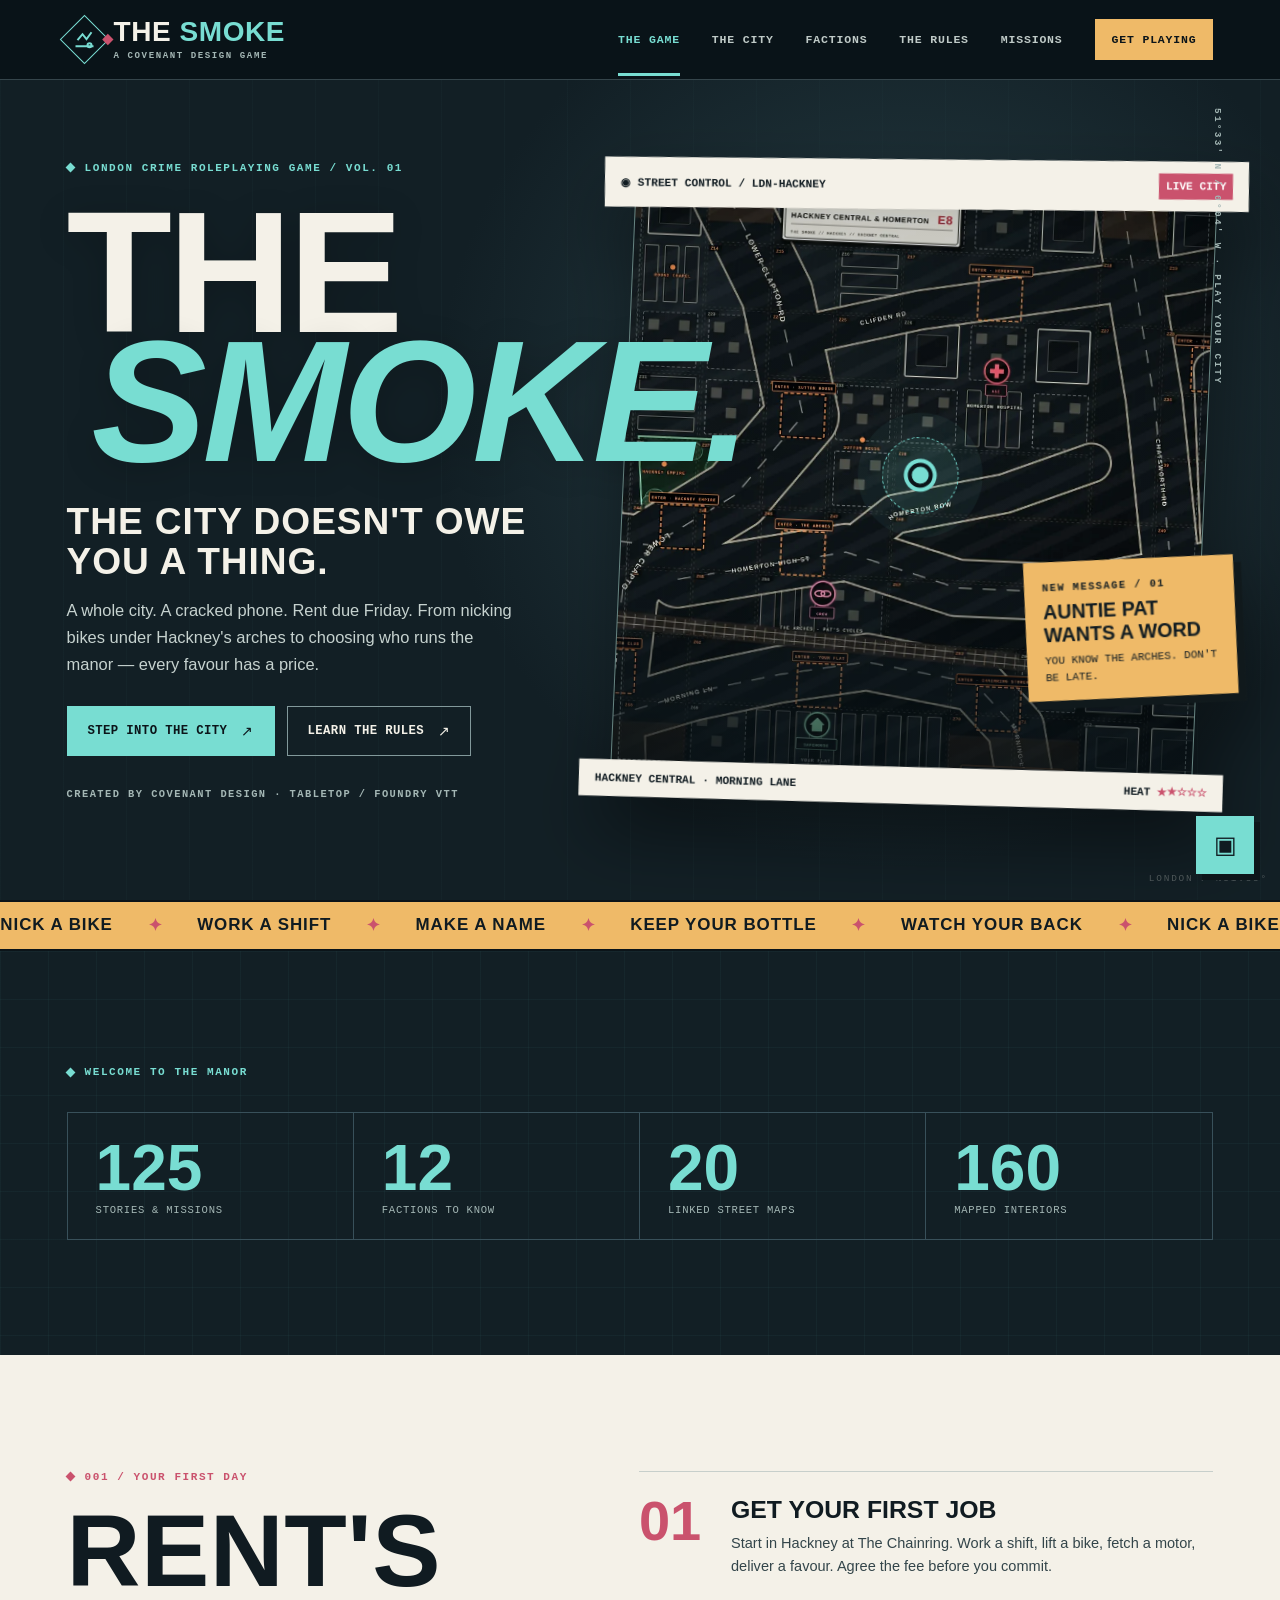
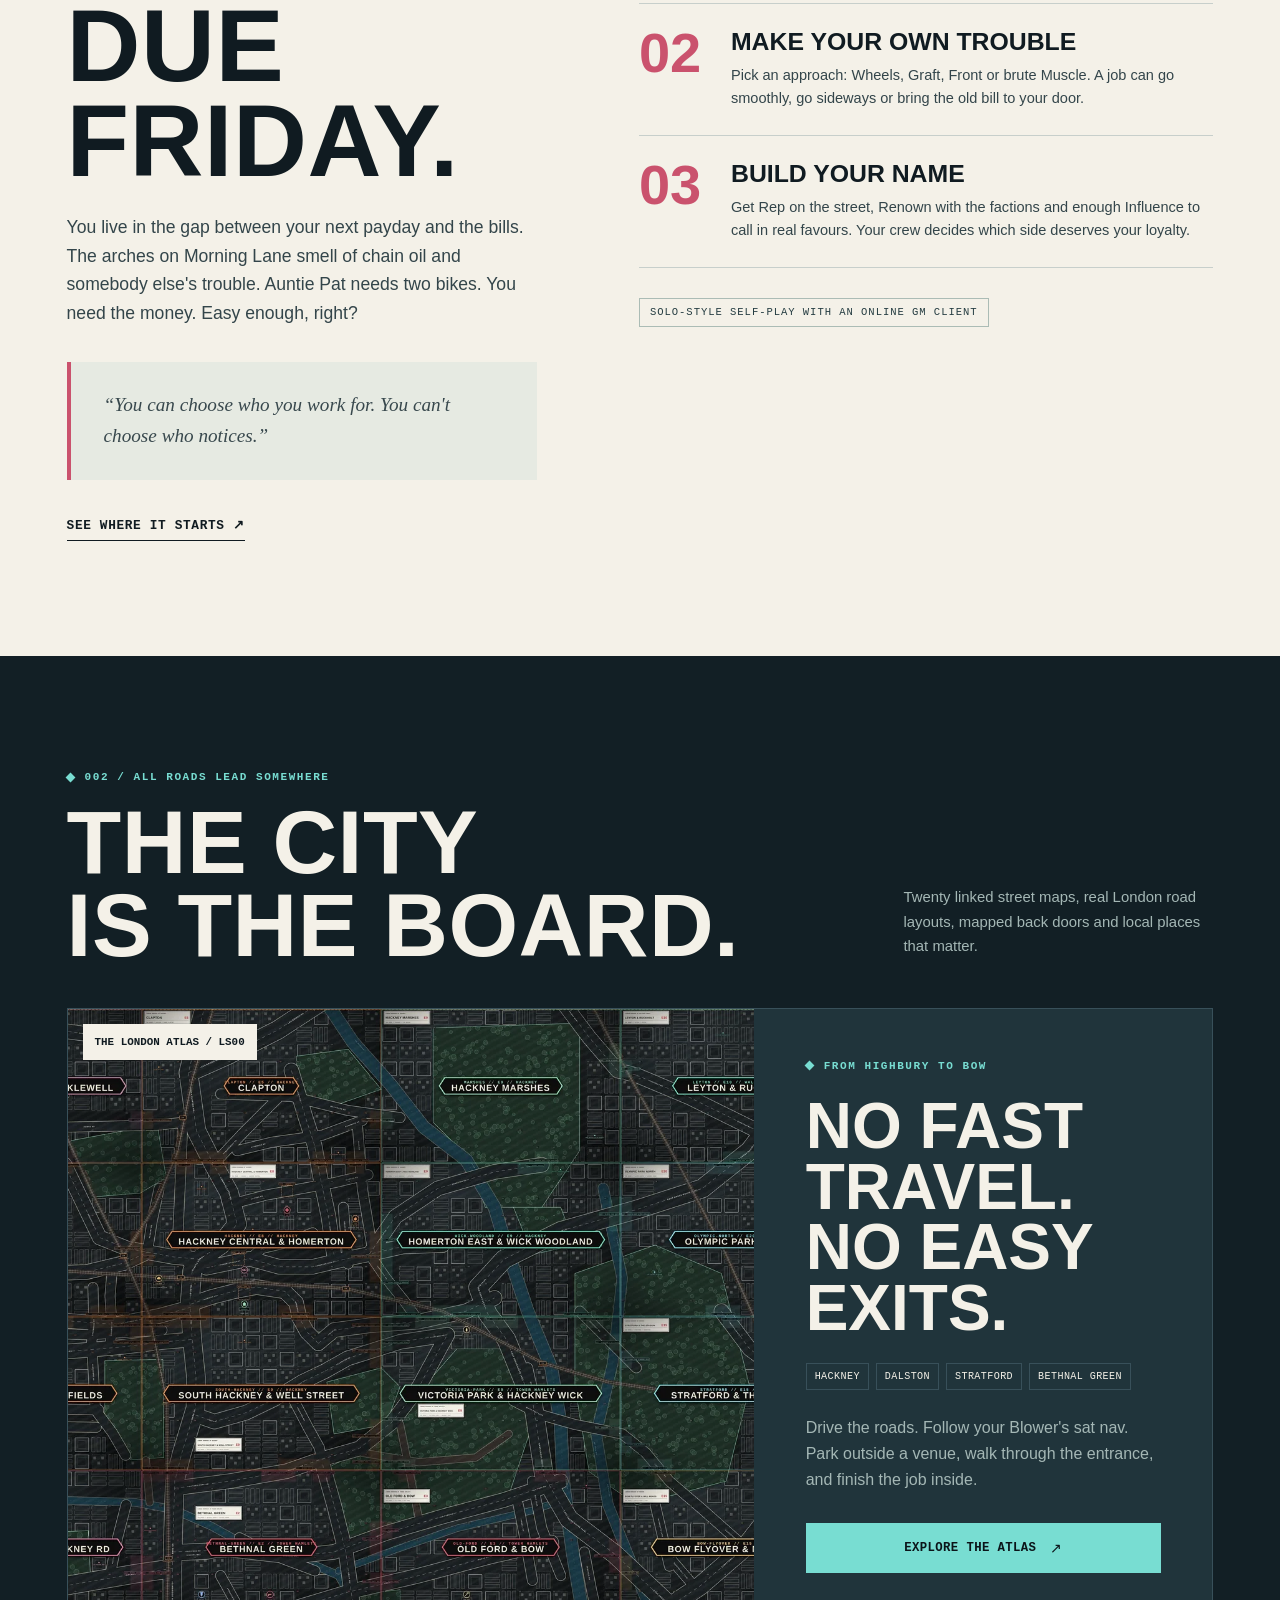
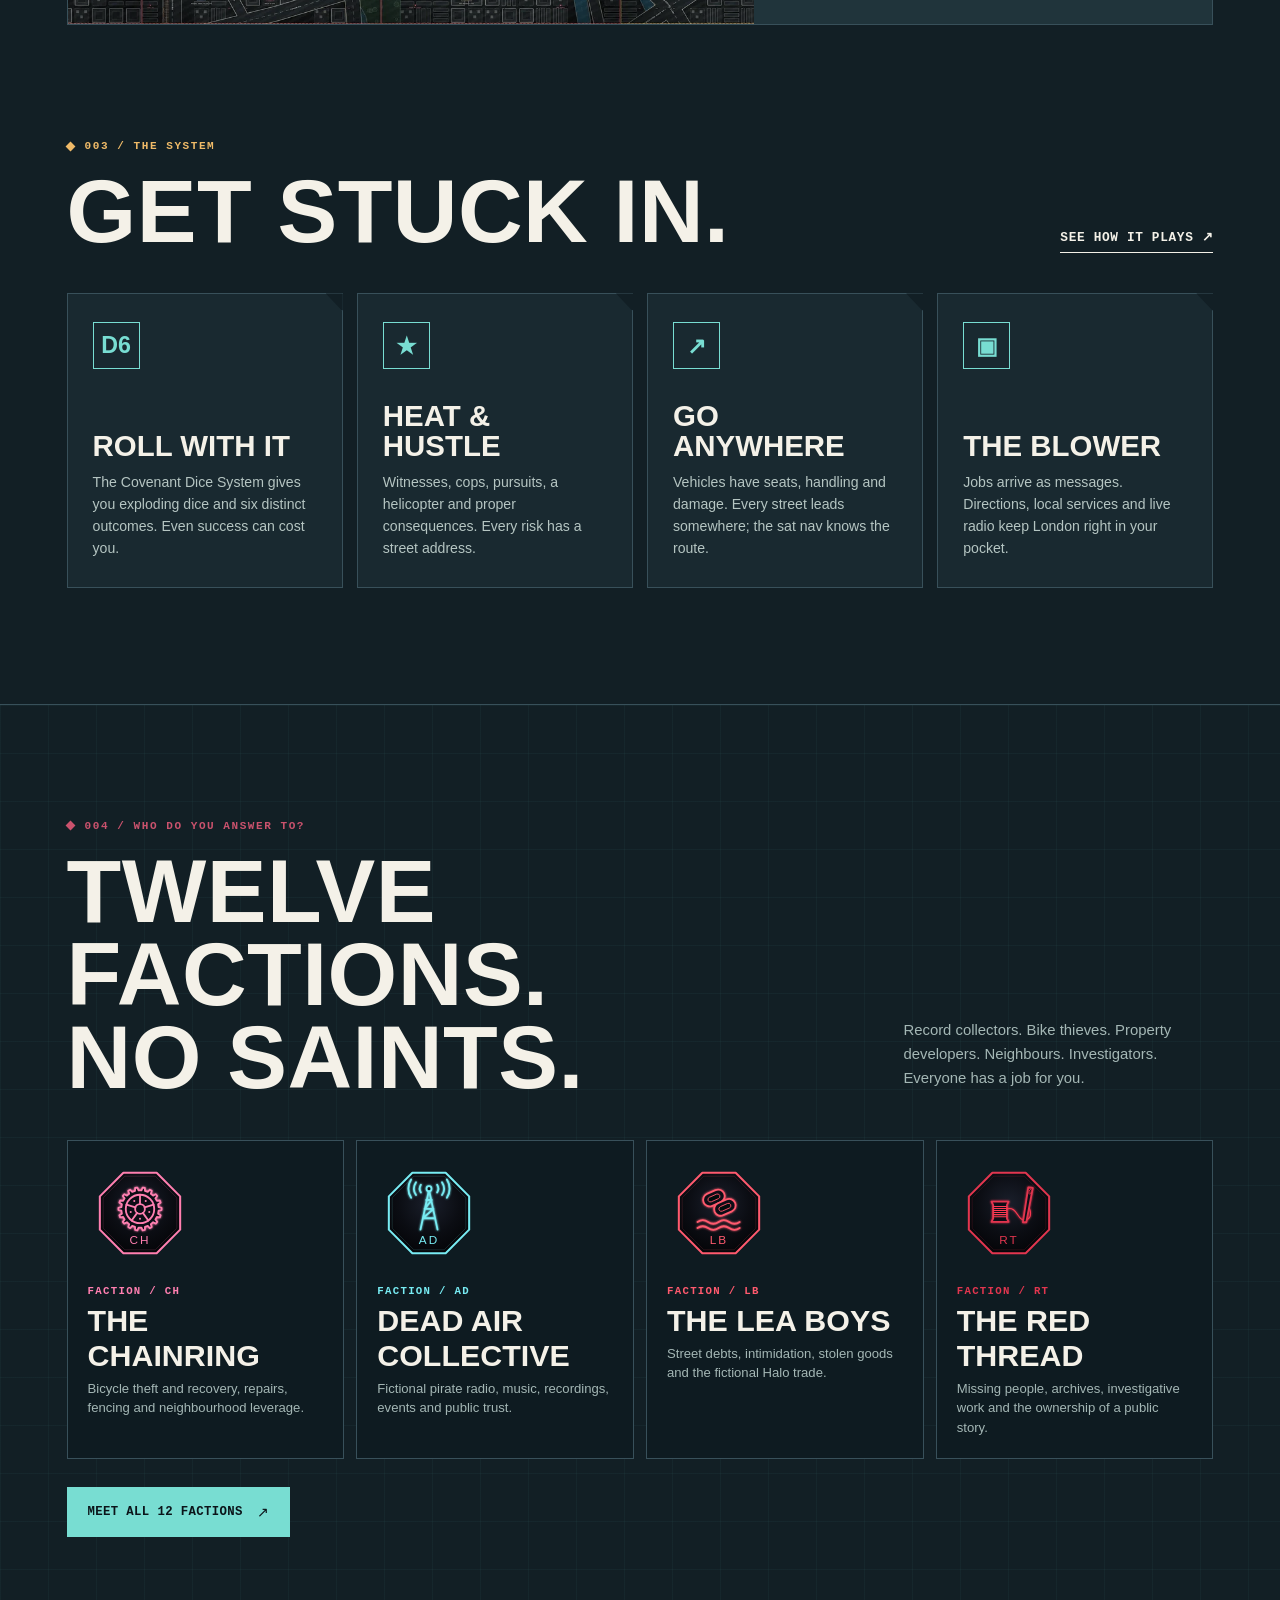
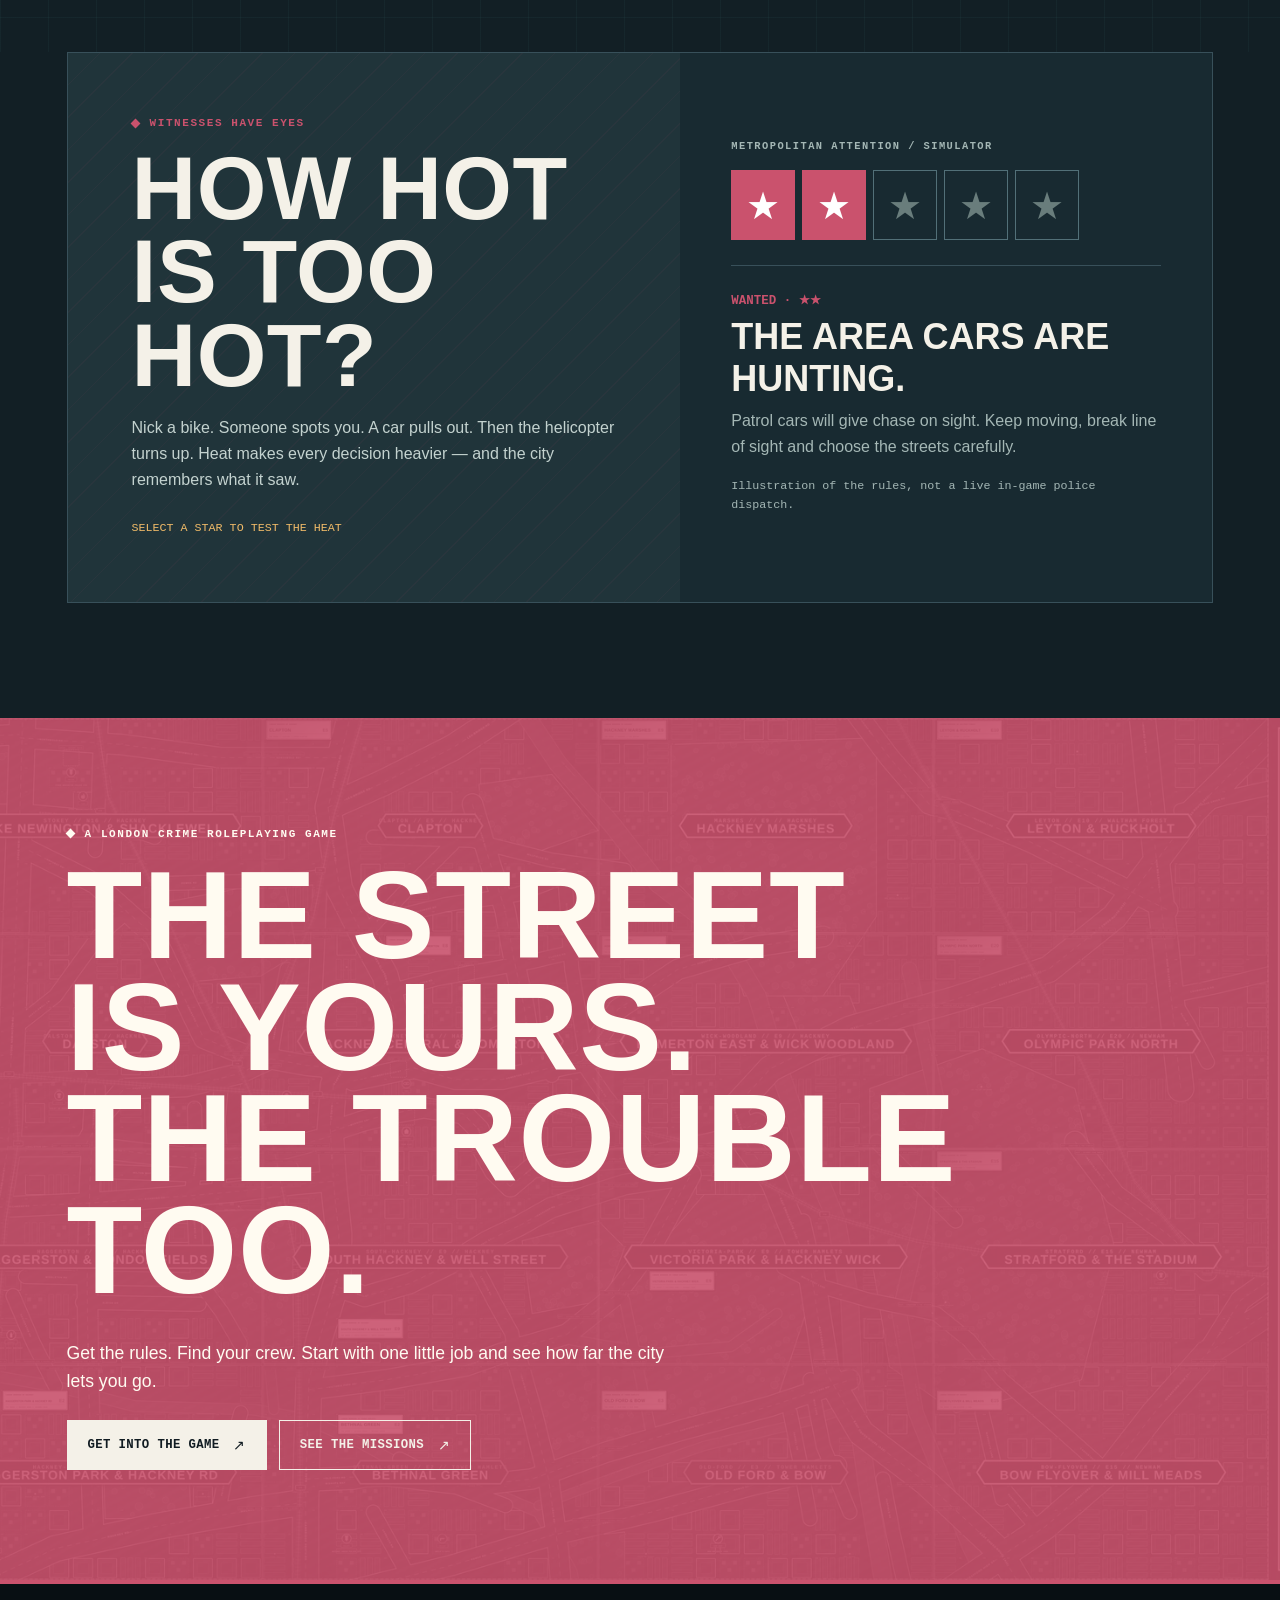
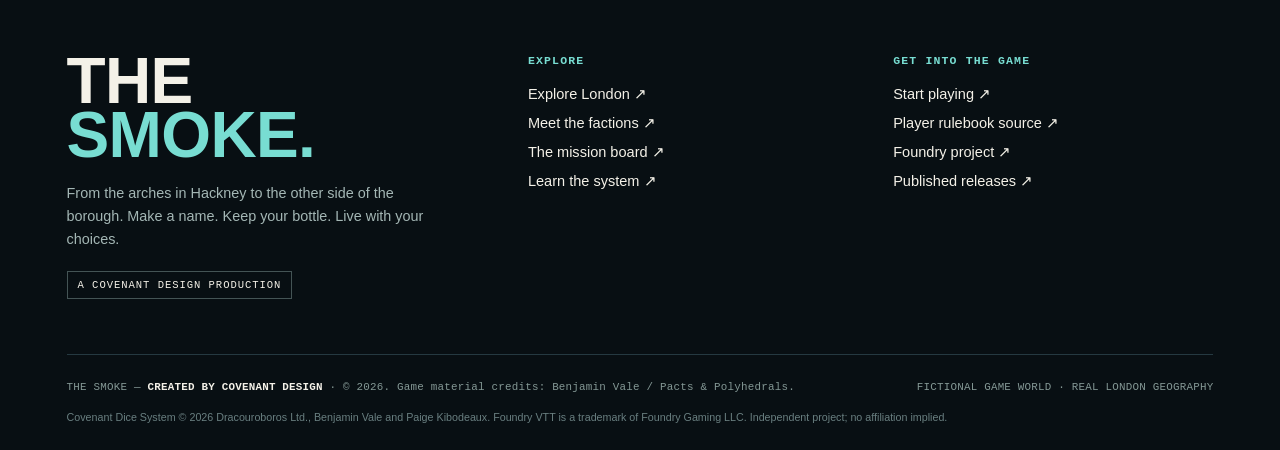
==== index.html @ c4b726f8 "Add files via upload" ====
<!doctype html><html lang="en"><head><meta charset="utf-8"><meta name="viewport" content="width=device-width, initial-scale=1"><meta name="color-scheme" content="dark light"><meta name="theme-color" content="#121f25"><title>The Smoke</title><meta name="description" content="The Smoke is a London crime tabletop roleplaying game: 125 missions, twelve rival factions and one living city. An original Covenant Design production."><meta property="og:type" content="website"><meta property="og:title" content="The Smoke"><meta property="og:description" content="The Smoke is a London crime tabletop roleplaying game: 125 missions, twelve rival factions and one living city. An original Covenant Design production."><meta name="robots" content="index,follow"><link rel="icon" type="image/svg+xml" href="assets/brand/favicon.svg"><link rel="stylesheet" href="css/site.css"><script src="js/content.js" defer></script><script src="js/site.js" defer></script></head><body><a class="skip" href="#main">Skip to content</a>
<header class="site-header"><div class="header-inner">
 <a class="brand" href="index.html" aria-label="The Smoke homepage"><span class="brand-symbol"><svg xmlns="http://www.w3.org/2000/svg" viewBox="0 0 24 24" width="24" height="24" fill="none" stroke="currentColor" stroke-width="2"><path d="M3 18h18M5 12l5-6 4 5 5-7"/><circle cx="17" cy="17" r="2"/></svg></span><span><span class="brand-name">THE <span>SMOKE</span></span><span class="brand-sub">A Covenant Design game</span></span></a>
 <button type="button" id="menu-toggle" class="menu-button" aria-controls="site-nav" aria-expanded="false" aria-label="Open menu">☰</button>
 <nav class="nav" id="site-nav" aria-label="Main navigation"><a href="index.html" class="" aria-current="page">The Game</a><a href="city.html" class="">The City</a><a href="factions.html" class="">Factions</a><a href="rules.html" class="">The Rules</a><a href="missions.html" class="">Missions</a><a href="play.html" class="nav-cta">Get Playing</a></nav></div></header><main id="main">
<section class="hero"><div class="vertical-rail">51°33' N / 0°04' W · PLAY YOUR CITY</div><div class="hero-inner">
 <div class="hero-copy"><div class="eyebrow cyan">LONDON CRIME ROLEPLAYING GAME / VOL. 01</div><h1 class="hero-title"><span>THE</span><span class="smoke-word">SMOKE.</span></h1><h2 class="hero-kicker">THE CITY DOESN'T OWE YOU A THING.</h2><p class="desc">A whole city. A cracked phone. Rent due Friday. From nicking bikes under Hackney's arches to choosing who runs the manor — every favour has a price.</p><div class="button-row"><a class="btn arrow" href="city.html">STEP INTO THE CITY</a><a class="btn outline arrow" href="rules.html">LEARN THE RULES</a></div><div class="overline" style="color:var(--muted);margin-top:32px">CREATED BY COVENANT DESIGN · TABLETOP / FOUNDRY VTT</div></div>
 <div class="hero-map" aria-label="Artwork from The Smoke Hackney Central map"><div class="hero-map-image"><img src="assets/maps/hackney.webp" alt="Original top-down vector street map of Hackney Central from The Smoke"></div><div class="map-overlay-top"><span>◉ STREET CONTROL / LDN-HACKNEY</span><b>LIVE CITY</b></div><div class="hero-map-marker"></div><div class="hero-route"><span class="overline">NEW MESSAGE / 01</span><strong>AUNTIE PAT WANTS A WORD</strong><p>YOU KNOW THE ARCHES. DON'T BE LATE.</p></div><div class="map-overlay-bottom"><span>HACKNEY CENTRAL · MORNING LANE</span><span>HEAT <span style="color:var(--pink)">★★☆☆☆</span></span></div></div>
 </div></section>
<div class="marquee"><div class="marquee-track"><span>NICK A BIKE</span><i>✦</i><span>WORK A SHIFT</span><i>✦</i><span>MAKE A NAME</span><i>✦</i><span>KEEP YOUR BOTTLE</span><i>✦</i><span>WATCH YOUR BACK</span><i>✦</i><span>NICK A BIKE</span></div></div>
<section class="section section-dark section-grid"><div class="container"><div class="eyebrow cyan">WELCOME TO THE MANOR</div><div class="metric-row"><div class="metric"><strong>125</strong><span>Stories &amp; missions</span></div><div class="metric"><strong>12</strong><span>Factions to know</span></div><div class="metric"><strong>20</strong><span>Linked street maps</span></div><div class="metric"><strong>160</strong><span>Mapped interiors</span></div></div></div></section>
<section class="section section-paper"><div class="container intro-grid"><div class="reveal"><div class="eyebrow pink">001 / YOUR FIRST DAY</div><h2>RENT'S<br>DUE<br>FRIDAY.</h2><p>You live in the gap between your next payday and the bills. The arches on Morning Lane smell of chain oil and somebody else's trouble. Auntie Pat needs two bikes. You need the money. Easy enough, right?</p><blockquote class="intro-quote">“You can choose who you work for. You can't choose who notices.”</blockquote><a href="missions.html" class="line-link">SEE WHERE IT STARTS ↗</a></div><div class="reveal"><div class="story-step"><span class="step-num">01</span><div><h3>GET YOUR FIRST JOB</h3><p>Start in Hackney at The Chainring. Work a shift, lift a bike, fetch a motor, deliver a favour. Agree the fee before you commit.</p></div></div><div class="story-step"><span class="step-num">02</span><div><h3>MAKE YOUR OWN TROUBLE</h3><p>Pick an approach: Wheels, Graft, Front or brute Muscle. A job can go smoothly, go sideways or bring the old bill to your door.</p></div></div><div class="story-step"><span class="step-num">03</span><div><h3>BUILD YOUR NAME</h3><p>Get Rep on the street, Renown with the factions and enough Influence to call in real favours. Your crew decides which side deserves your loyalty.</p></div></div><div style="margin-top:30px"><span class="tag" style="color:#243c41;border-color:#abbcb5">SOLO-STYLE SELF-PLAY WITH AN ONLINE GM CLIENT</span></div></div></div></section>
<section class="section section-dark"><div class="container"><div class="section-heading reveal"><div><div class="eyebrow cyan">002 / ALL ROADS LEAD SOMEWHERE</div><h2>THE CITY<br>IS THE BOARD.</h2></div><p class="section-side">Twenty linked street maps, real London road layouts, mapped back doors and local places that matter.</p></div><div class="city-teaser reveal"><a href="city.html" class="city-teaser-map"><img loading="lazy" src="assets/maps/london-overview.webp" alt="The Smoke North and East London map overview"><span class="map-corner">THE LONDON ATLAS / LS00</span></a><div class="city-teaser-copy"><div class="eyebrow cyan">FROM HIGHBURY TO BOW</div><h3>NO FAST<br>TRAVEL.<br>NO EASY<br>EXITS.</h3><div class="district-inline"><span>HACKNEY</span><span>DALSTON</span><span>STRATFORD</span><span>BETHNAL GREEN</span></div><p>Drive the roads. Follow your Blower's sat nav. Park outside a venue, walk through the entrance, and finish the job inside.</p><a href="city.html" class="btn arrow">EXPLORE THE ATLAS</a></div></div></div></section>
<section class="section section-dark" style="padding-top:0"><div class="container"><div class="section-heading reveal"><div><div class="eyebrow amber">003 / THE SYSTEM</div><h2>GET STUCK IN.</h2></div><a href="rules.html" class="line-link">SEE HOW IT PLAYS ↗</a></div><div class="feature-grid reveal">
 <article class="feature-card"><div class="feature-icon">D6</div><h3>ROLL WITH IT</h3><p>The Covenant Dice System gives you exploding dice and six distinct outcomes. Even success can cost you.</p></article>
 <article class="feature-card"><div class="feature-icon">★</div><h3>HEAT &amp; HUSTLE</h3><p>Witnesses, cops, pursuits, a helicopter and proper consequences. Every risk has a street address.</p></article>
 <article class="feature-card"><div class="feature-icon">↗</div><h3>GO ANYWHERE</h3><p>Vehicles have seats, handling and damage. Every street leads somewhere; the sat nav knows the route.</p></article>
 <article class="feature-card"><div class="feature-icon">▣</div><h3>THE BLOWER</h3><p>Jobs arrive as messages. Directions, local services and live radio keep London right in your pocket.</p></article>
 </div></div></section>
<section class="section section-dark section-grid" style="border-top:1px solid var(--stroke)"><div class="container"><div class="section-heading reveal"><div><div class="eyebrow pink">004 / WHO DO YOU ANSWER TO?</div><h2>TWELVE<br>FACTIONS.<br>NO SAINTS.</h2></div><p class="section-side">Record collectors. Bike thieves. Property developers. Neighbours. Investigators. Everyone has a job for you.</p></div><div class="faction-showcase reveal"><a class="faction-preview" href="factions.html" style="--faction-color:#ff7fb0"><img loading="lazy" src="assets/emblems/ch.svg" alt="The Chainring emblem"><small>FACTION / CH</small><h3>The Chainring</h3><p>Bicycle theft and recovery, repairs, fencing and neighbourhood leverage.</p></a><a class="faction-preview" href="factions.html" style="--faction-color:#78ecf3"><img loading="lazy" src="assets/emblems/ad.svg" alt="Dead Air Collective emblem"><small>FACTION / AD</small><h3>Dead Air Collective</h3><p>Fictional pirate radio, music, recordings, events and public trust.</p></a><a class="faction-preview" href="factions.html" style="--faction-color:#ff5a6e"><img loading="lazy" src="assets/emblems/lb.svg" alt="The Lea Boys emblem"><small>FACTION / LB</small><h3>The Lea Boys</h3><p>Street debts, intimidation, stolen goods and the fictional Halo trade.</p></a><a class="faction-preview" href="factions.html" style="--faction-color:#e2364f"><img loading="lazy" src="assets/emblems/rt.svg" alt="The Red Thread emblem"><small>FACTION / RT</small><h3>The Red Thread</h3><p>Missing people, archives, investigative work and the ownership of a public story.</p></a></div><div style="margin-top:28px"><a href="factions.html" class="btn arrow">MEET ALL 12 FACTIONS</a></div></div></section>
<section class="section section-dark" style="padding-top:0"><div class="container"><div class="heat-block reveal"><div class="heat-intro"><div class="eyebrow pink">WITNESSES HAVE EYES</div><h2>HOW HOT<br>IS TOO HOT?</h2><p>Nick a bike. Someone spots you. A car pulls out. Then the helicopter turns up. Heat makes every decision heavier — and the city remembers what it saw.</p><p class="mono" style="margin-top:26px;color:var(--amber);font-size:.73rem">SELECT A STAR TO TEST THE HEAT</p></div><div class="heat-control" data-heat data-initial-heat="2"><div class="overline">METROPOLITAN ATTENTION / SIMULATOR</div><div class="heat-stars" role="group" aria-label="Choose Heat level"><button type="button" data-star="1" aria-pressed="false">★</button><button type="button" data-star="2" aria-pressed="false">★</button><button type="button" data-star="3" aria-pressed="false">★</button><button type="button" data-star="4" aria-pressed="false">★</button><button type="button" data-star="5" aria-pressed="false">★</button></div><div class="heat-state" aria-live="polite"><div class="state-code" data-heat-label>WANTED</div><h3 data-heat-title>Area cars are hunting.</h3><p data-heat-detail>Patrol cars will give chase on sight.</p></div><p class="fineprint" style="margin-top:17px">Illustration of the rules, not a live in-game police dispatch.</p></div></div></div></section>
<section class="big-cta"><div class="container reveal"><div class="eyebrow">A London crime roleplaying game</div><h2>THE STREET<br>IS YOURS.<br>THE TROUBLE TOO.</h2><p>Get the rules. Find your crew. Start with one little job and see how far the city lets you go.</p><div class="button-row"><a class="btn paper arrow" href="play.html">GET INTO THE GAME</a><a class="btn outline arrow" href="missions.html">SEE THE MISSIONS</a></div></div></section></main><footer class="site-footer"><div class="container">
 <div class="footer-inner"><div><a class="footer-logo" href="index.html">THE<br><span>SMOKE.</span></a><p class="footer-pitch">From the arches in Hackney to the other side of the borough. Make a name. Keep your bottle. Live with your choices.</p><span class="tag">A COVENANT DESIGN PRODUCTION</span></div>
 <div><div class="footer-heading">Explore</div><div class="footer-links"><a href="city.html">Explore London ↗</a><a href="factions.html">Meet the factions ↗</a><a href="missions.html">The mission board ↗</a><a href="rules.html">Learn the system ↗</a></div></div>
 <div><div class="footer-heading">Get into the game</div><div class="footer-links"><a href="play.html">Start playing ↗</a><a href="downloads/The-Smoke-Player-Rulebook-Homebrewery.txt" download>Player rulebook source ↗</a><a href="https://github.com/pacts-and-polyhedrals/the-smoke" target="_blank" rel="noopener noreferrer">Foundry project ↗</a><a href="https://github.com/pacts-and-polyhedrals/the-smoke/releases" target="_blank" rel="noopener noreferrer">Published releases ↗</a></div></div></div>
 <div class="footer-bottom"><div class="footer-covenant">THE SMOKE — <strong>CREATED BY COVENANT DESIGN</strong> · © 2026. Game material credits: Benjamin Vale / Pacts &amp; Polyhedrals.</div><div>FICTIONAL GAME WORLD · REAL LONDON GEOGRAPHY</div></div>
 <p style="font-size:.67rem;color:#697f80;margin-top:12px">Covenant Dice System © 2026 Dracouroboros Ltd., Benjamin Vale and Paige Kibodeaux. Foundry VTT is a trademark of Foundry Gaming LLC. Independent project; no affiliation implied.</p>
 </div></footer><button type="button" id="blower-toggle" class="blower-toggle" aria-controls="blower-dock" aria-expanded="false" aria-label="Open the Blower" title="Open the Blower">▣</button>
 <aside class="blower-dock" id="blower-dock" aria-label="Blower phone preview" aria-hidden="true"><div class="blower-top"><span>▣ THE BLOWER / 01</span><button type="button" id="blower-close" aria-label="Close the Blower">×</button></div>
 <div class="blower-tabs" role="tablist" aria-label="Blower functions"><button type="button" role="tab" data-blower-tab="messages" aria-selected="true">MESSAGES</button><button type="button" role="tab" data-blower-tab="map" aria-selected="false">SAT NAV</button><button type="button" role="tab" data-blower-tab="radio" aria-selected="false">RADIO</button></div>
 <div class="blower-content"><div class="blower-panel active" data-blower-panel="messages"><div class="eyebrow">01 / INBOX</div><div class="blower-message"><small>AUNTIE PAT — 21:46</small>Oi. Rent's not gonna pay itself. Get round the arches. Got a little job for you. Nothing fancy. Bring your bike lock.</div><p class="fineprint" style="margin-top:15px">A flavour preview of the in-game Blower, not a live character phone.</p></div>
 <div class="blower-panel" data-blower-panel="map"><div class="eyebrow">02 / NEXT TURN</div><div class="blower-message"><small>ROUTE READY</small>HACKNEY CENTRAL → THE ARCHES<br><span style="color:#78ddd2">Follow the road. Watch the exits.</span></div><a class="btn" style="margin-top:15px" href="city.html">OPEN THE CITY ATLAS ↗</a></div>
 <div class="blower-panel" data-blower-panel="radio"><div class="eyebrow">03 / LIVE FREQUENCIES</div><p style="font-size:.81rem;color:#b5c7c4;margin-bottom:15px">The Foundry game tunes real stations. Explore their websites here; audio plays in-game, not on this preview.</p><div class="blower-stations"><a href="https://rudefm.com/" target="_blank" rel="noopener noreferrer">RUDE FM ↗</a><a href="https://www.pointblankradio.com/" target="_blank" rel="noopener noreferrer">POINT BLANK ↗</a><a href="https://visionradiouk.com/" target="_blank" rel="noopener noreferrer">VISION RADIO ↗</a><a href="https://flexfm.co.uk/" target="_blank" rel="noopener noreferrer">FLEX FM ↗</a></div></div></div>
 <div class="blower-foot"><span>EAST LONDON / NO SERVICE CHARGE</span><span>▂▄▆█</span></div></aside></body></html>
---- css/site.css ----
/* THE SMOKE — standalone website | Covenant Design | 2026 */
:root{--ink:#101b21;--midnight:#121f25;--deep:#0b1419;--board:#182931;--panel:#203039;--stroke:#38505a;--paper:#f4f1e8;--paper2:#e2e8de;--white:#fffbf1;--pink:#ca526d;--hot:#ff7b9b;--mint:#78ddd2;--amber:#efba68;--muted:#a4b7b5;--darkmuted:#52676a;--measure:1160px;--gutter:clamp(20px,5.2vw,78px);--head:'Impact','Arial Narrow','Franklin Gothic Heavy','Arial Black',sans-serif;--mono:'Lucida Console','Courier New',monospace;--text:Arial,Helvetica,sans-serif}
*{box-sizing:border-box}html{scroll-behavior:smooth}body{margin:0;background:var(--deep);color:var(--paper);font-family:var(--text);-webkit-font-smoothing:antialiased;overflow-x:hidden}body.dialog-open{overflow:hidden}::selection{background:var(--pink);color:#fff}a{color:inherit;text-decoration:none}button,input,select{font:inherit}button{cursor:pointer}button:disabled{cursor:not-allowed}img{max-width:100%;display:block}svg{display:block}h1,h2,h3,h4,p{margin:0}h1,h2,h3{font-weight:800}h1,h2,.display,.title-giant{font-family:var(--head);font-stretch:condensed;font-weight:900;letter-spacing:.005em;line-height:.93;text-transform:uppercase}p{line-height:1.62}ul{padding-left:1.15rem}address{font-style:normal}.container{width:min(calc(100% - 2*var(--gutter)),var(--measure));margin-inline:auto}.screen-reader{position:absolute;width:1px;height:1px;padding:0;margin:-1px;overflow:hidden;clip:rect(0,0,0,0);white-space:nowrap;border:0}.skip{position:absolute;top:-80px;left:12px;z-index:300;background:var(--mint);color:var(--deep);padding:12px 20px}.skip:focus{top:12px}.eyebrow{font-family:var(--mono);font-size:.69rem;letter-spacing:.14em;font-weight:700;text-transform:uppercase;display:flex;align-items:center;gap:11px}.eyebrow:before{content:"";width:7px;height:7px;background:currentColor;transform:rotate(45deg);flex-shrink:0}.eyebrow.cyan{color:var(--mint)}.eyebrow.pink{color:var(--pink)}.eyebrow.amber{color:var(--amber)}.mono{font-family:var(--mono)}.smallcaps{text-transform:uppercase;letter-spacing:.12em;font-weight:800;font-size:.72rem}.lead{font-size:clamp(1.03rem,1.6vw,1.28rem);line-height:1.58}.muted{color:var(--muted)}.accent{color:var(--mint)}.pink-text{color:var(--pink)}.amber-text{color:var(--amber)}.serif{font-family:Georgia,serif}.section{padding-block:clamp(74px,9vw,142px);position:relative}.section-dark{background:var(--midnight)}.section-paper{background:var(--paper);color:var(--ink)}.section-grid{background-image:linear-gradient(90deg,rgba(120,221,210,.038) 1px,transparent 1px),linear-gradient(rgba(120,221,210,.038) 1px,transparent 1px);background-size:48px 48px}.section-heading{display:flex;align-items:end;gap:30px;justify-content:space-between;margin-bottom:40px}.section-heading h2{font-size:clamp(3rem,7vw,6.7rem);max-width:820px}.section-heading .section-side{max-width:310px;color:var(--muted);font-size:.93rem;padding-bottom:10px}.section-paper .section-heading .section-side{color:var(--darkmuted)}.section-heading .eyebrow{margin-bottom:18px}.divider-line{height:1px;background:var(--stroke);opacity:.7}.overline{font:700 .65rem var(--mono);letter-spacing:.14em;text-transform:uppercase}.button-row{display:flex;gap:12px;flex-wrap:wrap;align-items:center}.btn{display:inline-flex;align-items:center;justify-content:center;gap:14px;min-height:50px;padding:12px 20px;background:var(--mint);color:var(--deep);border:1px solid var(--mint);font-family:var(--mono);font-weight:700;letter-spacing:.03em;font-size:.77rem;text-transform:uppercase;transition:background .2s,border-color .2s,transform .2s}.btn:hover{background:#acfff3;border-color:#acfff3;transform:translateY(-2px)}.btn:focus-visible,.menu-button:focus-visible,.nav a:focus-visible,button:focus-visible,a:focus-visible,input:focus-visible,select:focus-visible{outline:3px solid var(--amber);outline-offset:3px}.btn.outline{background:transparent;color:var(--paper);border-color:#82999b}.btn.outline:hover{background:rgba(120,221,210,.12);border-color:var(--mint)}.btn.dark{background:var(--ink);color:var(--paper);border-color:var(--ink)}.btn.dark:hover{background:#2c414b}.btn.pink{background:var(--pink);color:var(--paper);border-color:var(--pink)}.btn.paper{background:var(--paper);color:var(--ink);border-color:var(--paper)}.arrow:after{content:'↗';font-size:1.15em;font-family:Arial,sans-serif;font-weight:400}.line-link{font-family:var(--mono);font-weight:800;text-transform:uppercase;letter-spacing:.05em;font-size:.8rem;display:inline-flex;align-items:center;gap:12px;padding-bottom:7px;border-bottom:1px solid currentColor}.line-link:hover{color:var(--mint)}.section-paper .line-link:hover{color:var(--pink)}.tag{display:inline-flex;align-items:center;gap:8px;font-family:var(--mono);font-size:.66rem;text-transform:uppercase;letter-spacing:.09em;border:1px solid rgba(151,178,176,.42);padding:7px 10px;line-height:1.2}.tag.filled{background:var(--mint);color:var(--ink);border-color:var(--mint)}.chapter-mark{font:700 .67rem var(--mono);color:var(--muted);letter-spacing:.13em;text-transform:uppercase}
/* Navigation */
.site-header{position:sticky;top:0;z-index:90;height:80px;display:flex;align-items:center;background:rgba(10,20,25,.94);backdrop-filter:blur(18px);border-bottom:1px solid #35454b}.header-inner{width:100%;max-width:1600px;margin:auto;padding:0 var(--gutter);display:flex;align-items:center;justify-content:space-between;gap:25px}.brand{display:flex;align-items:center;gap:12px;flex-shrink:0}.brand-symbol{width:35px;height:35px;display:grid;place-items:center;border:1.5px solid var(--mint);color:var(--mint);transform:rotate(45deg);position:relative}.brand-symbol:after{content:'';height:8px;width:8px;background:var(--pink);position:absolute;right:-4px;top:-4px}.brand-symbol svg{width:24px;transform:rotate(-45deg)}.brand-name{font:900 1.75rem/1 var(--head);letter-spacing:.02em}.brand-name span{color:var(--mint)}.brand-sub{display:block;margin-top:4px;font:700 .57rem var(--mono);letter-spacing:.17em;color:var(--muted);text-transform:uppercase}.nav{display:flex;align-items:center;gap:clamp(15px,2.5vw,34px)}.nav a{font:700 .72rem var(--mono);letter-spacing:.07em;position:relative;text-transform:uppercase;color:#bfcac7;transition:color .2s}.nav a:hover,.nav a[aria-current="page"]{color:var(--mint)}.nav a[aria-current="page"]:after{content:'';position:absolute;left:0;right:0;bottom:-30px;height:3px;background:var(--mint)}.nav-cta{color:var(--deep)!important;background:var(--amber);padding:13px 16px;border:1px solid var(--amber)}.nav-cta:hover{background:var(--mint)}.nav-cta[aria-current="page"]:after{display:none}.menu-button{display:none;background:none;border:1px solid var(--stroke);color:var(--paper);padding:10px 12px;font-size:1.2rem}
/* Hero + media */
.hero{position:relative;min-height:calc(100vh - 80px);max-height:980px;background:var(--midnight);overflow:hidden;display:flex;align-items:center;isolation:isolate}.hero:before{content:'';position:absolute;inset:0;z-index:-1;background:radial-gradient(circle at 70% 40%,#263e45 0,transparent 45%),repeating-linear-gradient(90deg,rgba(120,221,210,.025) 0 1px,transparent 1px 63px)}.hero:after{content:'LONDON / N51.55°';position:absolute;right:12px;bottom:16px;color:rgba(242,240,231,.27);font:.59rem var(--mono);letter-spacing:.19em}.hero-inner{position:relative;width:min(calc(100% - 2*var(--gutter)),1420px);margin-inline:auto;display:grid;grid-template-columns:minmax(0,1.02fr) minmax(0,.98fr);align-items:center;min-height:720px;padding:52px 0 70px;gap:2vw}.hero-copy{z-index:3;position:relative;padding-right:0}.hero-copy .eyebrow{margin-bottom:34px}.hero-title{font-size:clamp(6rem,13.5vw,13rem);line-height:.75;letter-spacing:-.025em;text-wrap:nowrap;text-shadow:0 6px 35px rgba(0,0,0,.2)}.hero-title span{display:block}.hero-title .smoke-word{color:var(--mint);margin-left:clamp(9px,2vw,25px);font-style:italic}.hero-kicker{font:900 clamp(1.3rem,2.9vw,2.7rem)/1.08 var(--head);text-transform:uppercase;letter-spacing:.025em;max-width:520px;margin:34px 0 16px}.hero-copy .desc{color:#c6d2cf;max-width:450px;font-size:1.03rem;margin-bottom:29px}.hero-map{position:relative;transform:rotate(2.5deg);width:115%;margin-left:-12%;max-width:800px;aspect-ratio:.98;filter:drop-shadow(10px 35px 38px rgba(0,0,0,.46))}.hero-map:before{content:'';position:absolute;inset:5%;border:1px dashed rgba(196,212,212,.27);z-index:3;pointer-events:none}.hero-map-image{position:absolute;inset:4%;overflow:hidden;background:#16232b;border:1px solid #668481;box-shadow:inset 0 0 0 11px rgba(8,15,19,.7)}.hero-map-image img{width:100%;height:100%;object-fit:cover;object-position:56% center;filter:saturate(.88) contrast(1.12)}.hero-map-image:after{content:'';position:absolute;inset:0;background:linear-gradient(0deg,rgba(10,20,25,.76),transparent 40%,rgba(7,13,16,.25))}.map-overlay-top,.map-overlay-bottom{position:absolute;z-index:5;left:-1%;right:-1%;display:flex;align-items:center;justify-content:space-between;gap:10px;background:var(--paper);color:var(--ink);padding:12px 16px;font:700 .7rem var(--mono);text-transform:uppercase}.map-overlay-top{top:0;transform:rotate(-2deg)}.map-overlay-bottom{bottom:0;transform:rotate(-1deg)}.map-overlay-top b{background:var(--pink);color:#fff;padding:7px}.hero-map-marker{position:absolute;z-index:6;top:49%;left:51%;transform:translate(-50%,-50%);display:grid;place-items:center;width:77px;height:77px;border-radius:50%;background:rgba(120,221,210,.15);border:1px dashed var(--mint);box-shadow:0 0 0 24px rgba(120,221,210,.06)}.hero-map-marker:after{content:'';width:17px;height:17px;border-radius:50%;background:var(--mint);border:4px solid var(--deep);box-shadow:0 0 0 4px var(--mint)}.hero-route{position:absolute;z-index:5;right:-2%;bottom:18%;padding:15px 18px;color:var(--ink);background:var(--amber);width:210px;transform:rotate(-5deg);box-shadow:8px 8px 0 #10191c}.hero-route strong{font:900 1.23rem var(--head);display:block;margin:6px 0}.hero-route p{font:.69rem/1.5 var(--mono)}.vertical-rail{position:absolute;top:28px;right:calc(var(--gutter) - 10px);writing-mode:vertical-rl;font:700 .59rem var(--mono);letter-spacing:.24em;color:var(--muted);z-index:4}.marquee{overflow:hidden;background:var(--amber);color:var(--ink);border-block:2px solid var(--deep);padding:13px 0}.marquee-track{display:flex;gap:34px;white-space:nowrap;justify-content:space-around;min-width:1200px;font:900 1.06rem var(--head);letter-spacing:.055em;text-transform:uppercase}.marquee-track i{font-style:normal;color:var(--pink)}
/* Homepage intro / stats / features */
.metric-row{display:grid;grid-template-columns:repeat(4,1fr);border:1px solid var(--stroke);margin-top:34px}.metric{padding:23px 28px;border-right:1px solid var(--stroke);display:flex;flex-direction:column;gap:4px}.metric:last-child{border-right:none}.metric strong{font:900 clamp(2.5rem,5vw,4.3rem)/1 var(--head);color:var(--mint)}.metric span{font:.66rem var(--mono);letter-spacing:.07em;text-transform:uppercase;color:var(--muted)}.intro-grid{display:grid;grid-template-columns:.9fr 1.1fr;gap:clamp(35px,8vw,120px);align-items:start}.intro-grid h2{font-size:clamp(4.1rem,8vw,8rem);margin:20px 0 25px}.intro-grid p{max-width:570px;color:#33454a;font-size:1.1rem}.intro-quote{padding:28px 33px;border-left:4px solid var(--pink);background:#e6eae2;font:italic 1.2rem/1.6 Georgia,serif;color:#38484d;margin:35px 0}.story-step{padding:24px 0;display:grid;grid-template-columns:72px 1fr;gap:20px;border-bottom:1px solid #c7cfcb}.story-step:first-child{border-top:1px solid #c7cfcb}.story-step .step-num{font:900 3.5rem/.9 var(--head);color:var(--pink)}.story-step h3{font:900 1.55rem var(--head);text-transform:uppercase;margin-bottom:8px}.story-step p{font-size:.91rem}.feature-grid{display:grid;grid-template-columns:repeat(4,minmax(0,1fr));gap:14px}.feature-card{padding:28px 25px;min-height:295px;border:1px solid var(--stroke);background:rgba(28,47,54,.68);display:flex;flex-direction:column;transition:transform .23s,border-color .23s;position:relative}.feature-card:after{content:'';position:absolute;right:-1px;top:-1px;width:17px;height:17px;background:var(--midnight);clip-path:polygon(100% 0,0 0,100% 100%);border-bottom:1px solid var(--stroke)}.feature-card:hover{transform:translateY(-4px);border-color:var(--mint)}.feature-card .feature-icon{width:47px;height:47px;border:1px solid var(--mint);display:grid;place-items:center;color:var(--mint);font:900 1.45rem var(--head);margin-bottom:auto}.feature-card h3{font:900 clamp(1.6rem,2.3vw,2.2rem) var(--head);text-transform:uppercase;line-height:1;margin:25px 0 12px}.feature-card p{color:#b5c5c2;font-size:.88rem;line-height:1.55}
/* City previews */
.city-teaser{display:grid;grid-template-columns:1.2fr .8fr;min-height:460px;gap:0;border:1px solid var(--stroke)}.city-teaser-map{overflow:hidden;position:relative;background:var(--deep)}.city-teaser-map img{width:100%;height:100%;object-fit:cover;filter:saturate(.85);transition:transform .8s}.city-teaser:hover .city-teaser-map img{transform:scale(1.035)}.map-corner{position:absolute;z-index:2;font:800 .68rem var(--mono);padding:12px;background:var(--paper);color:var(--ink);top:15px;left:15px}.city-teaser-copy{background:#20343b;padding:clamp(24px,4vw,55px);display:flex;flex-direction:column;justify-content:center}.city-teaser-copy h3{font:900 clamp(2.6rem,5vw,5rem)/.95 var(--head);text-transform:uppercase;margin:24px 0}.city-teaser-copy p{color:var(--muted);margin-bottom:30px}.district-inline{display:flex;gap:7px;flex-wrap:wrap;margin-bottom:25px}.district-inline span{font:.63rem var(--mono);letter-spacing:.04em;border:1px solid var(--stroke);padding:7px 8px}
/* Factions */
.faction-showcase{display:grid;grid-template-columns:repeat(4,1fr);gap:12px}.faction-preview{background:#0e1b21;border:1px solid var(--stroke);padding:20px;display:flex;flex-direction:column;gap:6px;min-height:265px;transition:transform .25s,border-color .25s}.faction-preview:hover{transform:translateY(-4px);border-color:var(--faction-color,var(--mint))}.faction-preview img{width:104px;height:104px;object-fit:contain;margin-bottom:14px}.faction-preview small{font:700 .67rem var(--mono);color:var(--faction-color,var(--mint));text-transform:uppercase;letter-spacing:.12em}.faction-preview h3{font:900 1.9rem var(--head);text-transform:uppercase}.faction-preview p{font-size:.82rem;line-height:1.5;color:var(--muted)}
/* Heat demo */
.heat-block{display:grid;grid-template-columns:1.07fr .93fr;border:1px solid var(--stroke);overflow:hidden;background:#182a31}.heat-intro{padding:clamp(27px,5vw,70px);background:repeating-linear-gradient(135deg,transparent 0 22px,rgba(202,82,109,.05) 22px 23px),#20343a}.heat-intro h2{font-size:clamp(3.2rem,7vw,6.5rem);margin:18px 0}.heat-intro p{max-width:530px;color:#c3d2cf}.heat-control{padding:clamp(27px,4vw,55px);display:flex;flex-direction:column;justify-content:center}.heat-control .overline{color:var(--muted)}.heat-stars{display:flex;gap:7px;margin:18px 0 25px}.heat-stars button{border:1px solid #527078;background:transparent;color:#697d7c;font-size:clamp(1.6rem,3vw,2.9rem);width:clamp(41px,5vw,65px);height:clamp(45px,6vw,70px);transition:background .2s,color .2s}.heat-stars button.active{background:var(--pink);border-color:var(--pink);color:#fff}.heat-stars button:hover{border-color:var(--paper)}.heat-state{min-height:165px;border-top:1px solid var(--stroke);padding-top:26px}.heat-state .state-code{color:var(--pink);font:700 .78rem var(--mono)}.heat-state h3{font:900 2.25rem var(--head);text-transform:uppercase;margin:8px 0}.heat-state p{color:var(--muted)}
/* Footer */
.site-footer{background:#080f13;border-top:4px solid var(--pink);padding:70px 0 24px}.footer-inner{display:grid;grid-template-columns:1.3fr 1fr 1fr;gap:45px}.footer-logo{font:900 4rem/.85 var(--head);letter-spacing:-.01em}.footer-logo span{color:var(--mint)}.footer-pitch{max-width:370px;margin:19px 0;color:var(--muted);font-size:.9rem}.footer-heading{font:800 .72rem var(--mono);letter-spacing:.1em;color:var(--mint);text-transform:uppercase;margin-bottom:18px}.footer-links{display:grid;gap:12px}.footer-links a{font-size:.91rem;color:var(--paper)}.footer-links a:hover{color:var(--mint)}.footer-bottom{border-top:1px solid #253941;padding-top:24px;margin-top:55px;display:flex;gap:12px;justify-content:space-between;align-items:center;color:#849895;font: .68rem/1.6 var(--mono);letter-spacing:.02em}.footer-covenant strong{color:var(--paper)}
/* Interior page hero */
.page-hero{padding:80px 0 62px;background:var(--midnight);position:relative;overflow:hidden;border-bottom:1px solid var(--stroke)}.page-hero:before{content:'';position:absolute;inset:0;background:linear-gradient(90deg,var(--midnight) 45%,rgba(18,31,37,.4)),url('../assets/maps/london-overview.webp') center right/cover;opacity:.37}.page-hero .container{position:relative;z-index:1}.page-hero h1{font-size:clamp(4.9rem,12vw,11rem);line-height:.85;max-width:930px;margin:22px 0 30px}.page-hero .lead{color:#d4ded8;max-width:650px}.page-hero .breadcrumbs{margin-bottom:24px;color:#a1b6b2;font:.69rem var(--mono);letter-spacing:.08em;text-transform:uppercase}.breadcrumbs a:hover{color:var(--mint)}.hero-bottomline{display:flex;justify-content:space-between;align-items:center;gap:20px;border-top:1px solid rgba(182,210,208,.3);padding-top:20px;margin-top:48px;font:.7rem var(--mono);color:#bacac4;text-transform:uppercase}
/* City explorer */
.city-grid-wrap{display:grid;grid-template-columns:360px minmax(0,1fr);gap:25px;align-items:stretch}.city-navigator{background:#1d3038;border:1px solid var(--stroke);padding:20px}.city-navigator h3{font:900 1.9rem var(--head);text-transform:uppercase;margin-bottom:8px}.city-navigator p{font-size:.83rem;color:var(--muted);margin-bottom:22px}.atlas-mini-grid{display:grid;grid-template-columns:repeat(5,1fr);gap:4px;margin-bottom:20px}.atlas-mini-grid button{height:43px;background:#13232c;border:1px solid #3c5861;position:relative;color:var(--paper);font:700 .65rem var(--mono)}.atlas-mini-grid button:hover{border-color:var(--amber)}.atlas-mini-grid button[aria-pressed="true"]{background:var(--mint);border-color:var(--mint);color:var(--ink)}.atlas-mini-grid button:after{content:'';position:absolute;right:4px;bottom:4px;width:4px;height:4px;background:currentColor;opacity:.6}.atlas-map-list{display:grid;gap:4px;max-height:450px;overflow:auto;padding-right:4px}.atlas-map-list button{display:flex;justify-content:space-between;gap:9px;align-items:center;width:100%;background:rgba(10,21,25,.42);border:1px solid transparent;text-align:left;color:var(--paper);padding:11px 12px}.atlas-map-list button strong{font-size:.82rem}.atlas-map-list button span{font:700 .63rem var(--mono);color:var(--muted)}.atlas-map-list button:hover,.atlas-map-list button[aria-pressed="true"]{background:#2e454c;border-color:var(--mint)}.city-stage{border:1px solid var(--stroke);background:#111b21;position:relative;min-height:550px;display:flex;flex-direction:column}.city-stage-header{display:flex;align-items:center;justify-content:space-between;padding:16px 19px;gap:10px;background:#0c161b;border-bottom:1px solid var(--stroke)}.city-stage-header h3{font:900 clamp(1.15rem,2vw,1.8rem) var(--head);text-transform:uppercase}.city-stage-header .mapcode{font:.67rem var(--mono);color:var(--mint)}.city-stage-img{position:relative;flex:1;min-height:320px;overflow:hidden}.city-stage-img img{width:100%;height:100%;object-fit:contain;position:absolute;inset:0;transition:opacity .25s}.city-stage-footer{padding:14px 20px;display:flex;justify-content:space-between;align-items:center;gap:14px;border-top:1px solid var(--stroke);color:var(--muted);font:.69rem var(--mono);text-transform:uppercase}.city-stage-footer button{padding:8px 12px;background:#263942;color:var(--mint);border:1px solid var(--stroke)}.venue-grid{display:grid;grid-template-columns:repeat(3,1fr);gap:15px}.venue-card{background:#1e3038;border:1px solid var(--stroke);overflow:hidden}.venue-card img{width:100%;aspect-ratio:4/3;object-fit:cover;filter:saturate(.86)}.venue-card figcaption{padding:20px}.venue-card h3{font:900 1.6rem var(--head);text-transform:uppercase;margin:9px 0}.venue-card p{font-size:.83rem;color:var(--muted)}.lightbox{position:fixed;inset:0;background:rgba(2,9,13,.94);z-index:200;display:none;align-items:center;justify-content:center;padding:6vh 4vw}.lightbox[aria-hidden="false"]{display:flex}.lightbox img{object-fit:contain;max-height:86vh;width:100%;height:100%}.lightbox button{position:absolute;right:25px;top:20px;padding:10px 14px;background:var(--paper);color:var(--ink);border:0;font-weight:900}
/* Factions directory */
.filterbar{display:flex;gap:8px;flex-wrap:wrap;margin-bottom:28px}.filterbar button{padding:12px 17px;border:1px solid var(--stroke);background:transparent;color:var(--paper);font:.74rem var(--mono);text-transform:uppercase}.filterbar button.active,.filterbar button:hover{background:var(--mint);color:var(--ink);border-color:var(--mint)}.faction-grid{display:grid;grid-template-columns:repeat(3,minmax(0,1fr));gap:15px}.faction-card{background:#1c2c34;color:var(--paper);text-align:left;padding:26px;border:1px solid var(--stroke);min-height:350px;display:flex;flex-direction:column;position:relative;overflow:hidden;transition:transform .2s,border-color .2s}.faction-card:hover{border-color:var(--faction-color);transform:translateY(-3px)}.faction-card .card-top{display:flex;justify-content:space-between;align-items:flex-start}.faction-card .card-top span{font:.68rem var(--mono);letter-spacing:.1em;color:var(--faction-color);font-weight:700}.faction-card img{width:120px;height:120px;margin:0 auto 22px;object-fit:contain;filter:drop-shadow(0 10px 10px rgba(0,0,0,.2))}.faction-card h3{font:900 2.2rem/.95 var(--head);text-transform:uppercase;margin-bottom:10px}.faction-card p{font-size:.88rem;color:#c1cfcc;line-height:1.5}.faction-card .card-foot{display:flex;justify-content:space-between;margin-top:auto;padding-top:24px;align-items:center;font:.68rem var(--mono);color:var(--faction-color);text-transform:uppercase}.faction-card .card-foot strong{font-size:1.25rem;font-family:Arial}.faction-dialog{position:fixed;inset:0;display:none;align-items:center;justify-content:center;background:rgba(4,10,14,.87);padding:22px;z-index:220}.faction-dialog[aria-hidden="false"]{display:flex}.dialog-sheet{position:relative;background:var(--paper);color:var(--ink);max-width:680px;width:100%;max-height:90vh;overflow:auto;padding:clamp(25px,4vw,50px);border-top:7px solid var(--dialog-accent,var(--pink))}.dialog-close{position:absolute;top:12px;right:14px;padding:9px 12px;border:1px solid #b0bbbb;color:var(--ink);background:transparent;font-weight:900}.dialog-sheet .faction-mark{width:106px;float:right;margin-right:27px}.dialog-sheet h2{font-size:clamp(3.2rem,7vw,5.6rem);max-width:440px;margin:18px 0}.dialog-sheet .dialog-field{border-top:1px solid #b9c7c2;padding-top:18px;margin-top:22px}.dialog-sheet .dialog-field h3{font:.75rem var(--mono);font-weight:800;letter-spacing:.12em;text-transform:uppercase;color:#537272;margin-bottom:9px}.dialog-sheet .dialog-field p{font-size:.95rem;line-height:1.7;color:#354a4c}.ranks{display:grid;grid-template-columns:repeat(6,1fr);gap:6px;margin-top:33px}.rank{padding:21px 11px;background:#e1e6db;border-top:4px solid var(--pink);text-align:center}.rank b{font:900 1.7rem var(--head)}.rank strong{display:block;font:.75rem var(--mono);text-transform:uppercase;margin:9px 0}.rank span{font:.62rem var(--mono);color:var(--darkmuted)}
/* Rules */
.stats-grid{display:grid;grid-template-columns:repeat(3,1fr);gap:10px}.stat-tile{background:#e5e9e0;border:1px solid #bfccc7;padding:23px;min-height:171px}.stat-tile b{font:900 2.6rem var(--head);color:var(--pink)}.stat-tile h3{font:900 1.85rem var(--head);text-transform:uppercase;margin:8px 0}.stat-tile p{font-size:.84rem;color:#496065;line-height:1.5}.dice-area{display:grid;grid-template-columns:1fr 1fr;gap:20px;margin-top:28px}.dice-form{padding:clamp(27px,4vw,50px);background:#1c2e36;border:1px solid var(--stroke)}.dice-form h2{font-size:clamp(2.7rem,5vw,4.8rem);margin:15px 0 21px}.dice-form p{color:var(--muted)}.dice-controls{display:grid;grid-template-columns:1fr 1fr;gap:12px;margin:25px 0}.form-field{display:flex;flex-direction:column;gap:8px}.form-field label{font:700 .73rem var(--mono);letter-spacing:.07em;text-transform:uppercase;color:var(--muted)}.form-field select{border:1px solid #46636d;background:#101e25;color:var(--paper);padding:13px 15px;border-radius:0;min-height:46px;width:100%}.dice-result{padding:clamp(27px,4vw,50px);background:var(--paper);color:var(--ink);display:flex;flex-direction:column;min-height:510px;border:1px solid #d2d8cf}.dice-result .eyebrow{color:var(--pink)}.dice-roll-total{font:900 clamp(4.8rem,10vw,9rem)/.9 var(--head);margin:20px 0 5px;color:var(--pink)}.dice-outcome{font:900 clamp(2rem,4vw,3rem) var(--head);text-transform:uppercase;margin-bottom:13px}.dice-breakdown{font:.81rem/1.7 var(--mono);overflow-wrap:anywhere;color:#455d63;background:#e1e7dd;padding:14px;margin-top:auto}.dice-caption{font-size:.82rem;color:#516367;margin-top:16px}.rule-list{display:grid;grid-template-columns:repeat(3,1fr);gap:12px}.rule-list article{border-top:4px solid var(--mint);background:#1a2c33;padding:26px;min-height:210px}.rule-list h3{font:900 1.9rem var(--head);margin:12px 0;text-transform:uppercase}.rule-list p{font-size:.9rem;color:var(--muted)}.rule-pills{display:flex;flex-wrap:wrap;gap:8px;margin-top:25px}.rule-pills .tag{color:var(--paper)}.outcome-grid{display:grid;grid-template-columns:repeat(3,1fr);gap:10px}.outcome-grid article{padding:22px;background:#e6eae2;border-left:4px solid var(--pink)}.outcome-grid article b{font:800 .78rem var(--mono);color:var(--pink)}.outcome-grid article h3{font:900 1.6rem var(--head);text-transform:uppercase;margin:9px 0}.outcome-grid article p{font-size:.84rem;color:#405459}
/* Missions */
.mission-toolbar{display:flex;gap:15px;justify-content:space-between;flex-wrap:wrap;margin:28px 0}.mission-toolbar select,.mission-toolbar input{background:#14232b;color:var(--paper);border:1px solid var(--stroke);padding:13px 15px;min-height:48px;min-width:230px}.mission-cards{display:grid;grid-template-columns:repeat(2,1fr);gap:13px}.mission-card{display:grid;grid-template-columns:90px 1fr;background:#1b2c34;border:1px solid var(--stroke);padding:24px;gap:22px;transition:border-color .2s}.mission-card:hover{border-color:var(--mint)}.mission-card img{width:85px;height:85px;object-fit:contain}.mission-card-top{display:flex;justify-content:space-between;gap:12px;color:var(--muted);font:.69rem var(--mono);text-transform:uppercase}.mission-card h3{font:900 2rem var(--head);text-transform:uppercase;margin:11px 0}.mission-card p{font-size:.9rem;color:#c1d0cc}.mission-card .mission-faction{font:.7rem var(--mono);color:var(--mint);text-transform:uppercase;margin-top:17px}.mission-hidden{display:none!important}.no-results{border:1px dashed var(--stroke);color:var(--muted);padding:35px;text-align:center;display:none}.jobs-breakdown{display:grid;grid-template-columns:repeat(3,1fr);gap:9px}.job-count{padding:32px;border:1px solid #b5c4bf;background:#e5e9e1}.job-count strong{font:900 clamp(2.5rem,5vw,4.3rem)/1 var(--head);color:var(--pink);display:block}.job-count h3{font:900 1.55rem var(--head);text-transform:uppercase;margin:12px 0}.job-count p{color:#456066;font-size:.83rem}
/* Play & resources */
.play-grid{display:grid;grid-template-columns:repeat(3,1fr);gap:15px}.play-card{background:#1a2d35;border:1px solid var(--stroke);min-height:435px;padding:35px 29px;display:flex;flex-direction:column;align-items:flex-start;gap:17px}.play-card .play-no{font:900 3rem var(--head);color:var(--pink)}.play-card h3{font:900 clamp(2.2rem,3vw,3.2rem)/.98 var(--head);text-transform:uppercase}.play-card p{font-size:.9rem;color:#c0d0cc}.play-card .btn{margin-top:auto}.book-spread{display:grid;grid-template-columns:.84fr 1fr;align-items:center;gap:70px}.book-cover{min-height:470px;max-width:330px;border:1px solid #52696a;border-bottom:8px solid var(--pink);padding:30px 26px;box-shadow:17px 20px 0 #9ea8a3;background:linear-gradient(180deg,rgba(18,31,37,.2),rgba(18,31,37,.66)),url('../assets/maps/london-overview.webp') center/cover,var(--midnight);display:flex;flex-direction:column;position:relative}.book-cover:after{content:'';position:absolute;inset:12px;border:1px solid rgba(120,221,210,.35);pointer-events:none}.book-cover h3{font:900 5.5rem/.79 var(--head);text-transform:uppercase;letter-spacing:-.02em;margin-top:23px;color:var(--paper);z-index:1}.book-cover h3 span{color:var(--mint)}.book-cover p{margin-top:auto;font:800 .76rem/1.6 var(--mono);position:relative;z-index:1;color:#fff}.book-copy h2{font-size:clamp(3.1rem,6vw,6rem);margin:18px 0 23px}.book-copy p{color:#415960;margin-bottom:22px}.fineprint{font:.73rem/1.6 var(--mono);color:var(--muted)}.fineprint.dark{color:#536c70}.callout{border-left:4px solid var(--pink);padding:17px 22px;background:#26383e;font:.91rem/1.65 var(--text);color:var(--paper)}.faq{display:grid;gap:8px}.faq details{border:1px solid #bdcbc6;background:#e7eae1}.faq summary{cursor:pointer;padding:20px;font-weight:800;font-size:1.05rem;list-style:none;display:flex;justify-content:space-between;gap:20px}.faq summary:after{content:'+';font-size:1.2rem;color:var(--pink)}.faq details[open] summary:after{content:'−'}.faq details p{padding:0 20px 22px;font-size:.9rem;color:#455d61}
/* CTA */
.big-cta{background:var(--pink);color:var(--white);padding-block:110px;position:relative;overflow:hidden}.big-cta:before{content:'';position:absolute;inset:0;background:url('../assets/maps/london-overview.webp') center/cover;opacity:.1;filter:grayscale(1)}.big-cta .container{position:relative;z-index:1}.big-cta h2{font-size:clamp(4rem,9.7vw,9rem);line-height:.9;max-width:970px;margin:20px 0 32px}.big-cta p{font-size:1.1rem;max-width:620px;margin-bottom:24px}.big-cta .btn{border-color:var(--paper)}
/* Blower handset */
.blower-toggle{position:fixed;bottom:26px;right:26px;z-index:110;width:58px;height:58px;border:2px solid var(--mint);color:var(--ink);background:var(--mint);box-shadow:6px 6px 0 #0d151a;display:grid;place-items:center;font-size:1.5rem;transition:transform .2s}.blower-toggle:hover{transform:translateY(-3px)}.blower-dock{position:fixed;bottom:96px;right:24px;width:min(370px,calc(100vw - 26px));z-index:111;box-shadow:0 35px 80px #000b;border:2px solid #5d7b7d;background:#0d1b21;display:none}.blower-dock[aria-hidden="false"]{display:block}.blower-top{background:var(--mint);color:var(--deep);padding:12px 17px;display:flex;justify-content:space-between;align-items:center;font:800 .78rem var(--mono)}.blower-top button{background:transparent;border:1px solid var(--deep);color:var(--deep);width:26px;height:26px;font-weight:900}.blower-tabs{display:grid;grid-template-columns:repeat(3,1fr);border-bottom:1px solid var(--stroke)}.blower-tabs button{background:#0f1e25;color:var(--muted);padding:13px 9px;border:0;border-right:1px solid var(--stroke);font:700 .71rem var(--mono);letter-spacing:.03em}.blower-tabs button[aria-selected="true"]{background:var(--pink);color:var(--paper)}.blower-content{padding:22px;min-height:280px}.blower-panel{display:none}.blower-panel.active{display:block}.blower-panel .eyebrow{color:var(--mint);margin-bottom:15px}.blower-message{background:#1f343d;padding:18px;border-left:3px solid var(--pink);color:var(--paper);font:.95rem/1.6 var(--text)}.blower-message small{display:block;color:var(--amber);font:700 .73rem var(--mono);margin-bottom:8px}.blower-stations{display:grid;grid-template-columns:1fr 1fr;gap:9px}.blower-stations a{border:1px solid #426069;color:var(--paper);font:.73rem var(--mono);padding:12px;display:flex;align-items:center;min-height:55px}.blower-stations a:hover{background:var(--pink)}.blower-foot{padding:12px 22px;border-top:1px solid var(--stroke);color:var(--muted);font:.65rem var(--mono);display:flex;justify-content:space-between}
/* Animations */
.reveal{opacity:1;transform:none}@media (prefers-reduced-motion:no-preference){.js-enabled .reveal{opacity:0;transform:translateY(18px);transition:opacity .65s ease,transform .65s ease}.js-enabled .reveal.visible{opacity:1;transform:none}}@media (prefers-reduced-motion:reduce){*,*:before,*:after{animation-duration:.01ms!important;transition-duration:.01ms!important;scroll-behavior:auto!important}}
@media(max-width:1080px){.nav{gap:14px}.nav a{font-size:.65rem}.hero-inner{gap:0}.hero-map{margin-left:-6%;width:115%}.hero-title{font-size:clamp(6rem,12.8vw,11rem)}.feature-grid{grid-template-columns:repeat(2,1fr)}.feature-card{min-height:245px}.faction-grid{grid-template-columns:repeat(2,1fr)}.city-grid-wrap{grid-template-columns:300px minmax(0,1fr)}.section-heading h2{max-width:680px}}
@media(max-width:780px){:root{--gutter:22px}.site-header{height:70px}.brand-name{font-size:1.6rem}.menu-button{display:block}.nav{position:absolute;top:70px;left:0;right:0;background:#0b1519;border-bottom:1px solid var(--stroke);display:none;flex-direction:column;align-items:stretch;gap:0;padding:10px var(--gutter) 24px}.nav.open{display:flex}.nav a{padding:15px 8px;font-size:.8rem;border-bottom:1px solid #24363d}.nav a[aria-current="page"]:after{display:none}.nav-cta{margin-top:13px;text-align:center}.hero{min-height:0;max-height:none}.hero-inner{grid-template-columns:1fr;min-height:0;padding:70px 0 90px}.hero-title{font-size:clamp(6.5rem,20vw,10rem)}.hero-map{width:100%;max-width:610px;margin:50px auto 20px;aspect-ratio:1.2;transform:rotate(1.5deg)}.hero-route{right:0}.vertical-rail{display:none}.metric-row{grid-template-columns:repeat(2,1fr)}.metric:nth-child(2){border-right:0}.metric:nth-child(-n+2){border-bottom:1px solid var(--stroke)}.intro-grid{grid-template-columns:1fr}.section-heading{display:block}.section-heading .section-side{padding-top:14px}.city-teaser{grid-template-columns:1fr}.city-teaser-map{min-height:310px}.faction-showcase{grid-template-columns:repeat(2,1fr)}.heat-block{grid-template-columns:1fr}.footer-inner{grid-template-columns:1fr 1fr}.footer-inner>div:first-child{grid-column:1/-1}.page-hero{padding:60px 0}.page-hero h1{font-size:clamp(5rem,15vw,8.5rem)}.city-grid-wrap{grid-template-columns:1fr}.atlas-map-list{grid-template-columns:repeat(2,1fr);max-height:250px}.city-stage{min-height:440px}.venue-grid{grid-template-columns:repeat(2,1fr)}.stats-grid{grid-template-columns:repeat(2,1fr)}.dice-area{grid-template-columns:1fr}.rule-list{grid-template-columns:1fr 1fr}.mission-cards{grid-template-columns:1fr}.play-grid{grid-template-columns:1fr}.play-card{min-height:0}.play-card .btn{margin-top:15px}.book-spread{grid-template-columns:1fr;gap:65px}.book-cover{margin-inline:auto;width:100%}.book-copy{max-width:650px}.ranks{grid-template-columns:repeat(3,1fr)}}
@media(max-width:520px){:root{--gutter:18px}.site-header{height:68px}.nav{top:68px}.brand-symbol{width:31px;height:31px}.brand-sub{font-size:.48rem}.hero-inner{padding:56px 0 72px}.hero-title{font-size:clamp(5.7rem,22vw,8.6rem)}.hero-kicker{font-size:1.65rem;margin-top:29px}.hero-copy .desc{font-size:.95rem}.hero-map{aspect-ratio:1.05}.hero-route{font-size:.7rem;bottom:10%;right:-2%;width:160px}.hero-route strong{font-size:.95rem}.hero-route p{font-size:.62rem}.map-overlay-top,.map-overlay-bottom{font-size:.51rem;padding:10px}.section{padding-block:70px}.section-heading h2{font-size:clamp(3.4rem,14vw,5rem)}.intro-grid h2{font-size:clamp(4.4rem,16vw,7rem)}.story-step{grid-template-columns:53px 1fr;gap:15px}.feature-grid{grid-template-columns:1fr}.feature-card{min-height:210px}.faction-showcase{grid-template-columns:1fr 1fr;gap:7px}.faction-preview{padding:14px;min-height:265px}.faction-preview img{width:90px;height:90px}.faction-preview h3{font-size:1.48rem}.faction-preview p{font-size:.76rem}.metric{padding:20px 16px}.metric strong{font-size:3rem}.heat-stars{gap:3px}.heat-stars button{width:19%;height:57px;font-size:2rem}.footer-inner{grid-template-columns:1fr}.footer-inner>div:first-child{grid-column:auto}.footer-bottom{display:block}.footer-bottom>*{margin:8px 0}.page-hero h1{font-size:clamp(4.1rem,16vw,7rem)}.page-hero .lead{font-size:.99rem}.hero-bottomline{align-items:flex-start;flex-direction:column}.atlas-map-list{grid-template-columns:1fr;max-height:230px}.city-stage{min-height:345px}.city-stage-img{min-height:220px}.city-stage-header h3{font-size:1.15rem}.city-stage-footer{font-size:.55rem}.venue-grid{grid-template-columns:1fr}.stats-grid{grid-template-columns:1fr}.dice-controls{grid-template-columns:1fr}.dice-form,.dice-result{padding:24px}.dice-result{min-height:390px}.rule-list{grid-template-columns:1fr}.outcome-grid{grid-template-columns:1fr 1fr}.outcome-grid article{padding:15px}.faction-grid{grid-template-columns:1fr}.ranks{grid-template-columns:repeat(2,1fr)}.mission-card{grid-template-columns:64px 1fr;padding:19px;gap:15px}.mission-card img{width:60px;height:60px}.mission-card h3{font-size:1.55rem}.mission-toolbar select,.mission-toolbar input{width:100%}.jobs-breakdown{grid-template-columns:1fr}.book-cover{max-width:280px;min-height:400px}.book-cover h3{font-size:4.6rem}.big-cta{padding-block:78px}.big-cta h2{font-size:clamp(4.3rem,17vw,7rem)}.blower-toggle{width:51px;height:51px;right:15px;bottom:15px}.blower-dock{right:13px;bottom:79px}}
/* Preserve filtering semantics against the card display rules. */
[hidden]{display:none!important}

@media(max-width:520px){.mission-process .intro-grid h2{font-size:clamp(3rem,12.6vw,4.4rem)}.mission-process .intro-grid>*{min-width:0}.page-hero:has(+ .section .faction-grid) h1{font-size:clamp(3.5rem,13.2vw,7rem)}}
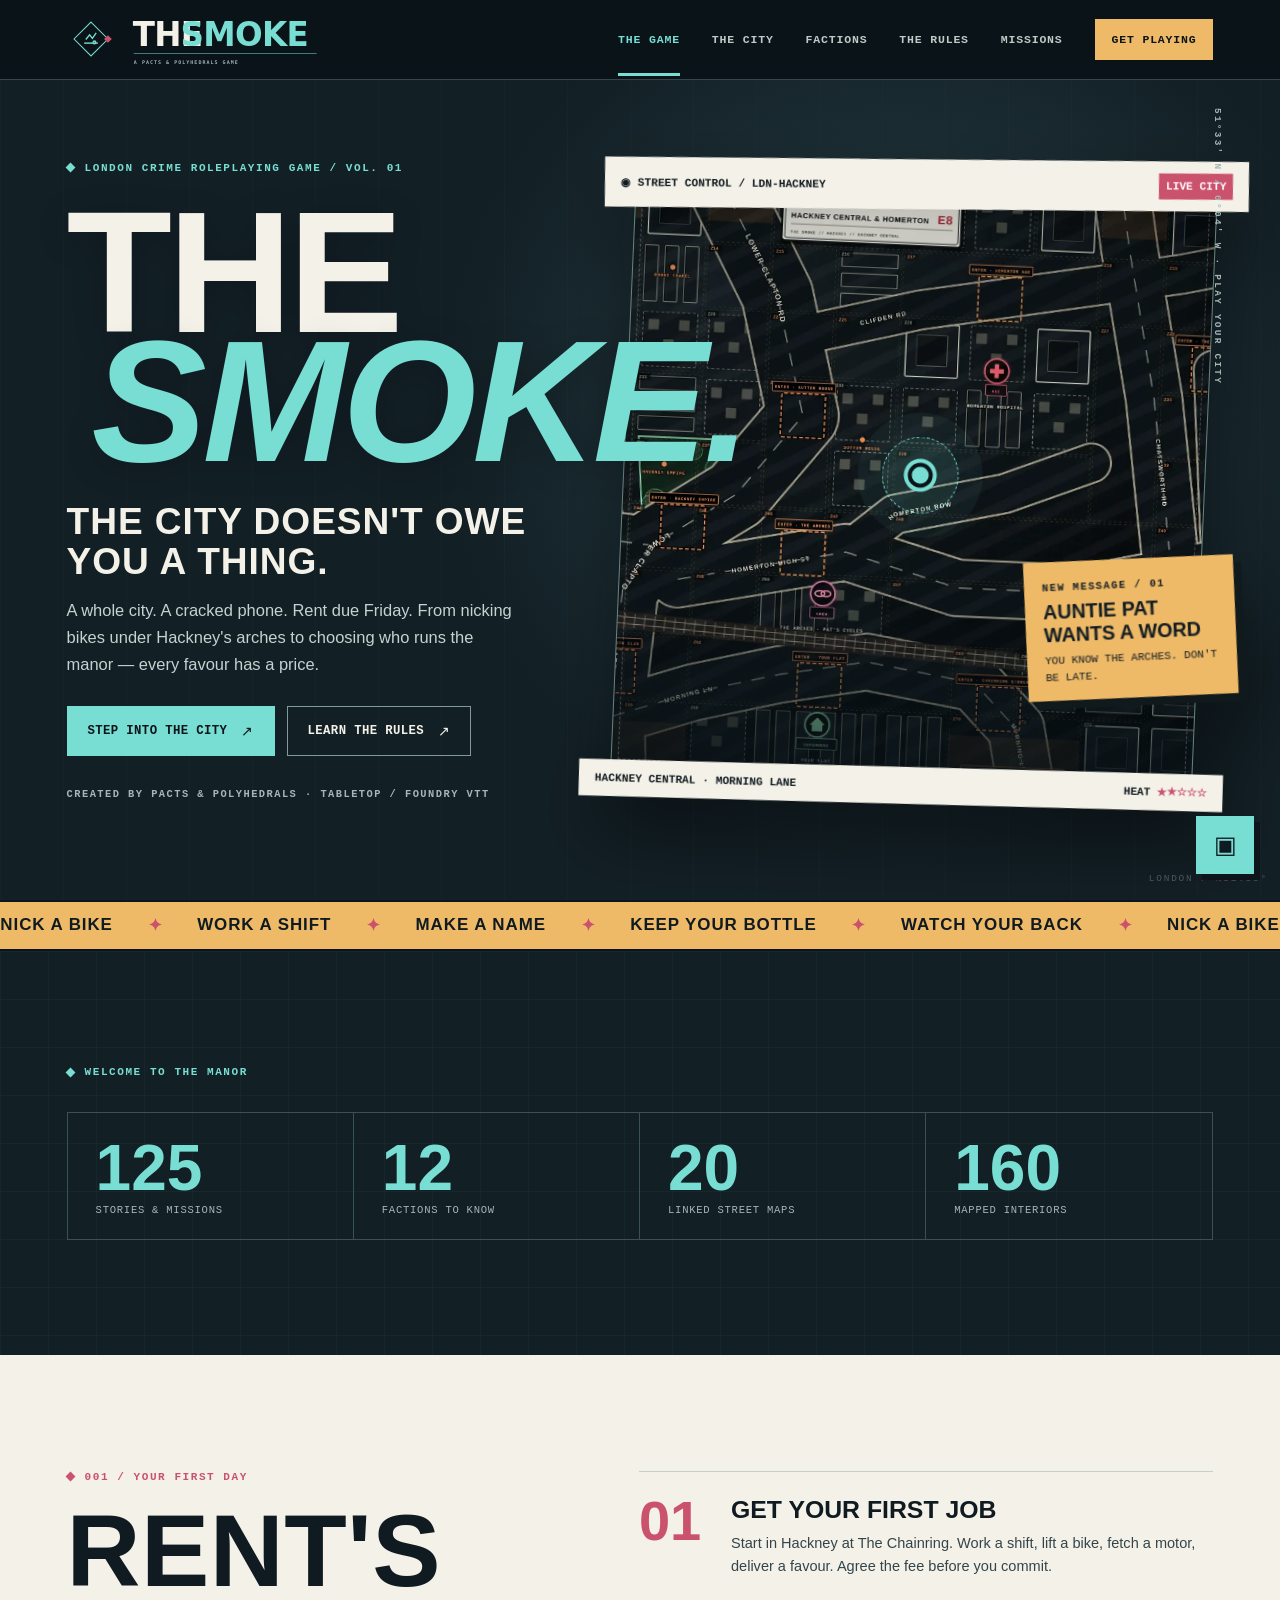
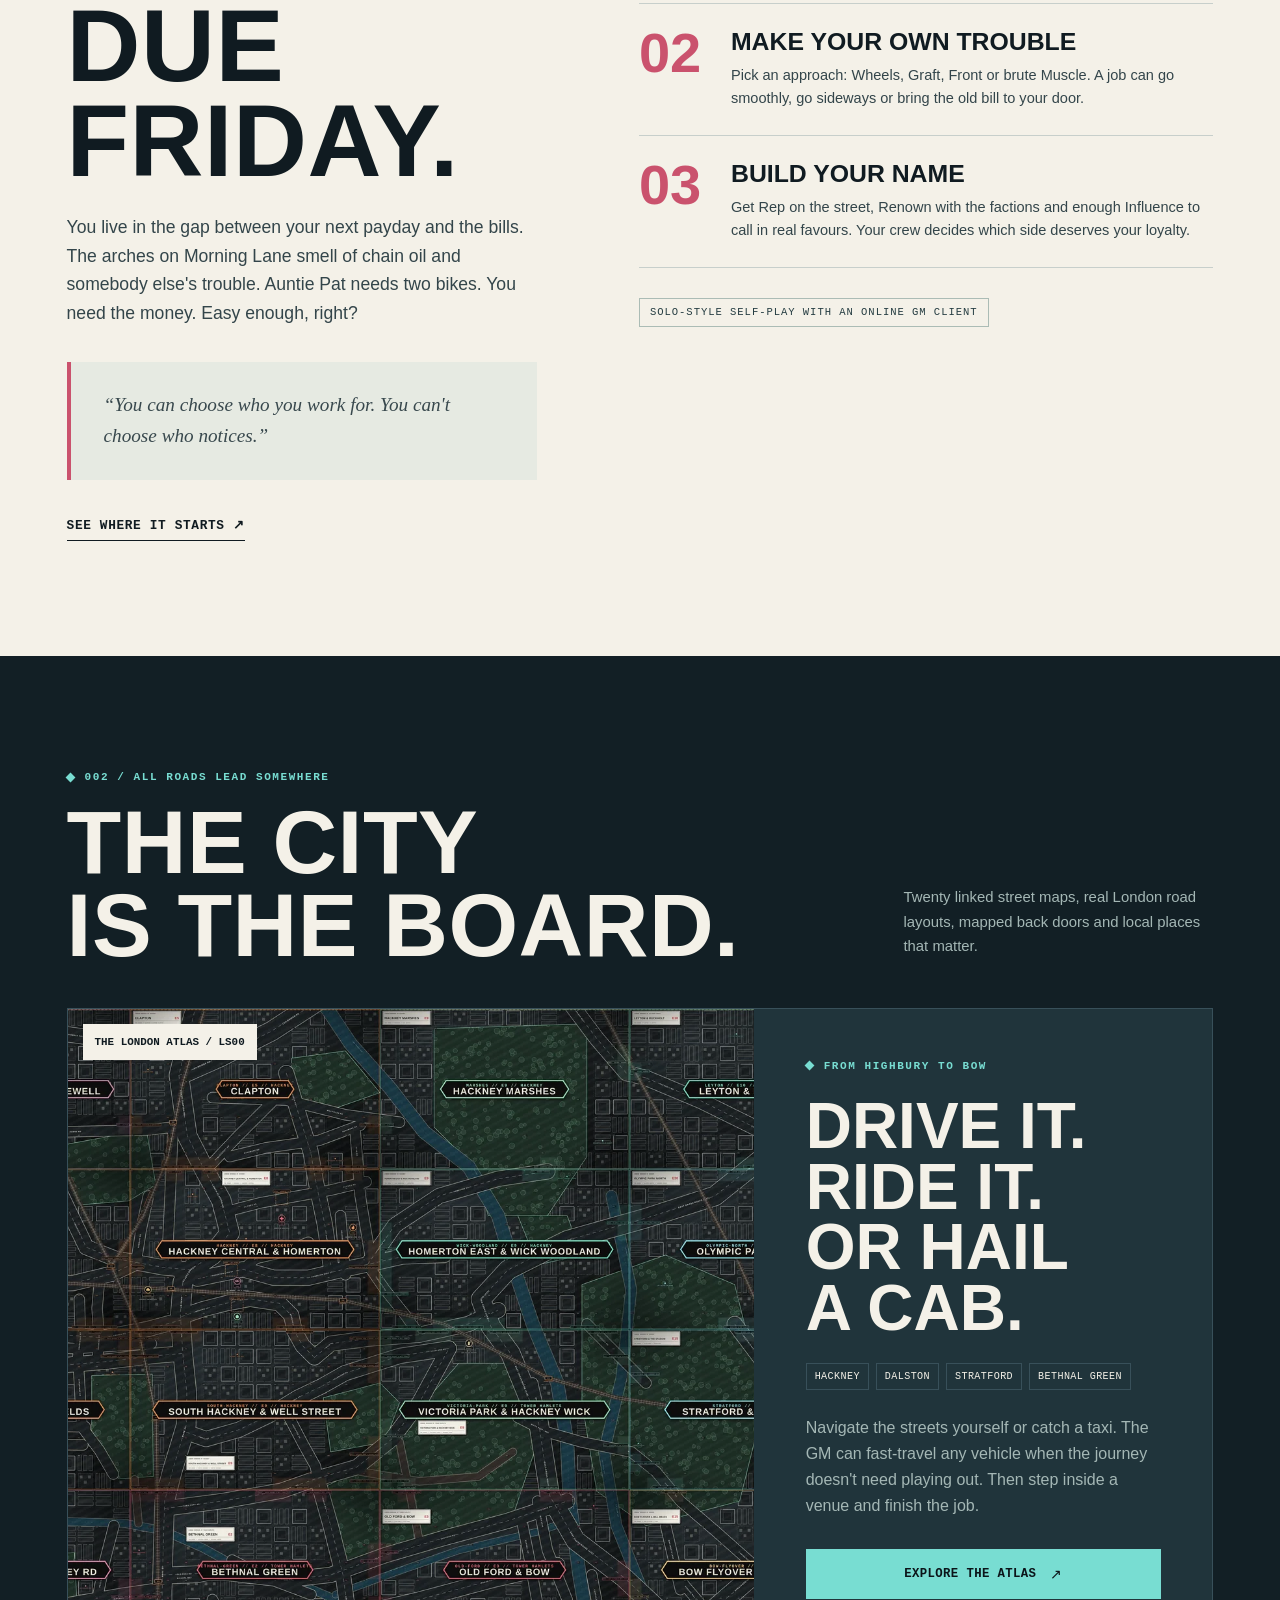
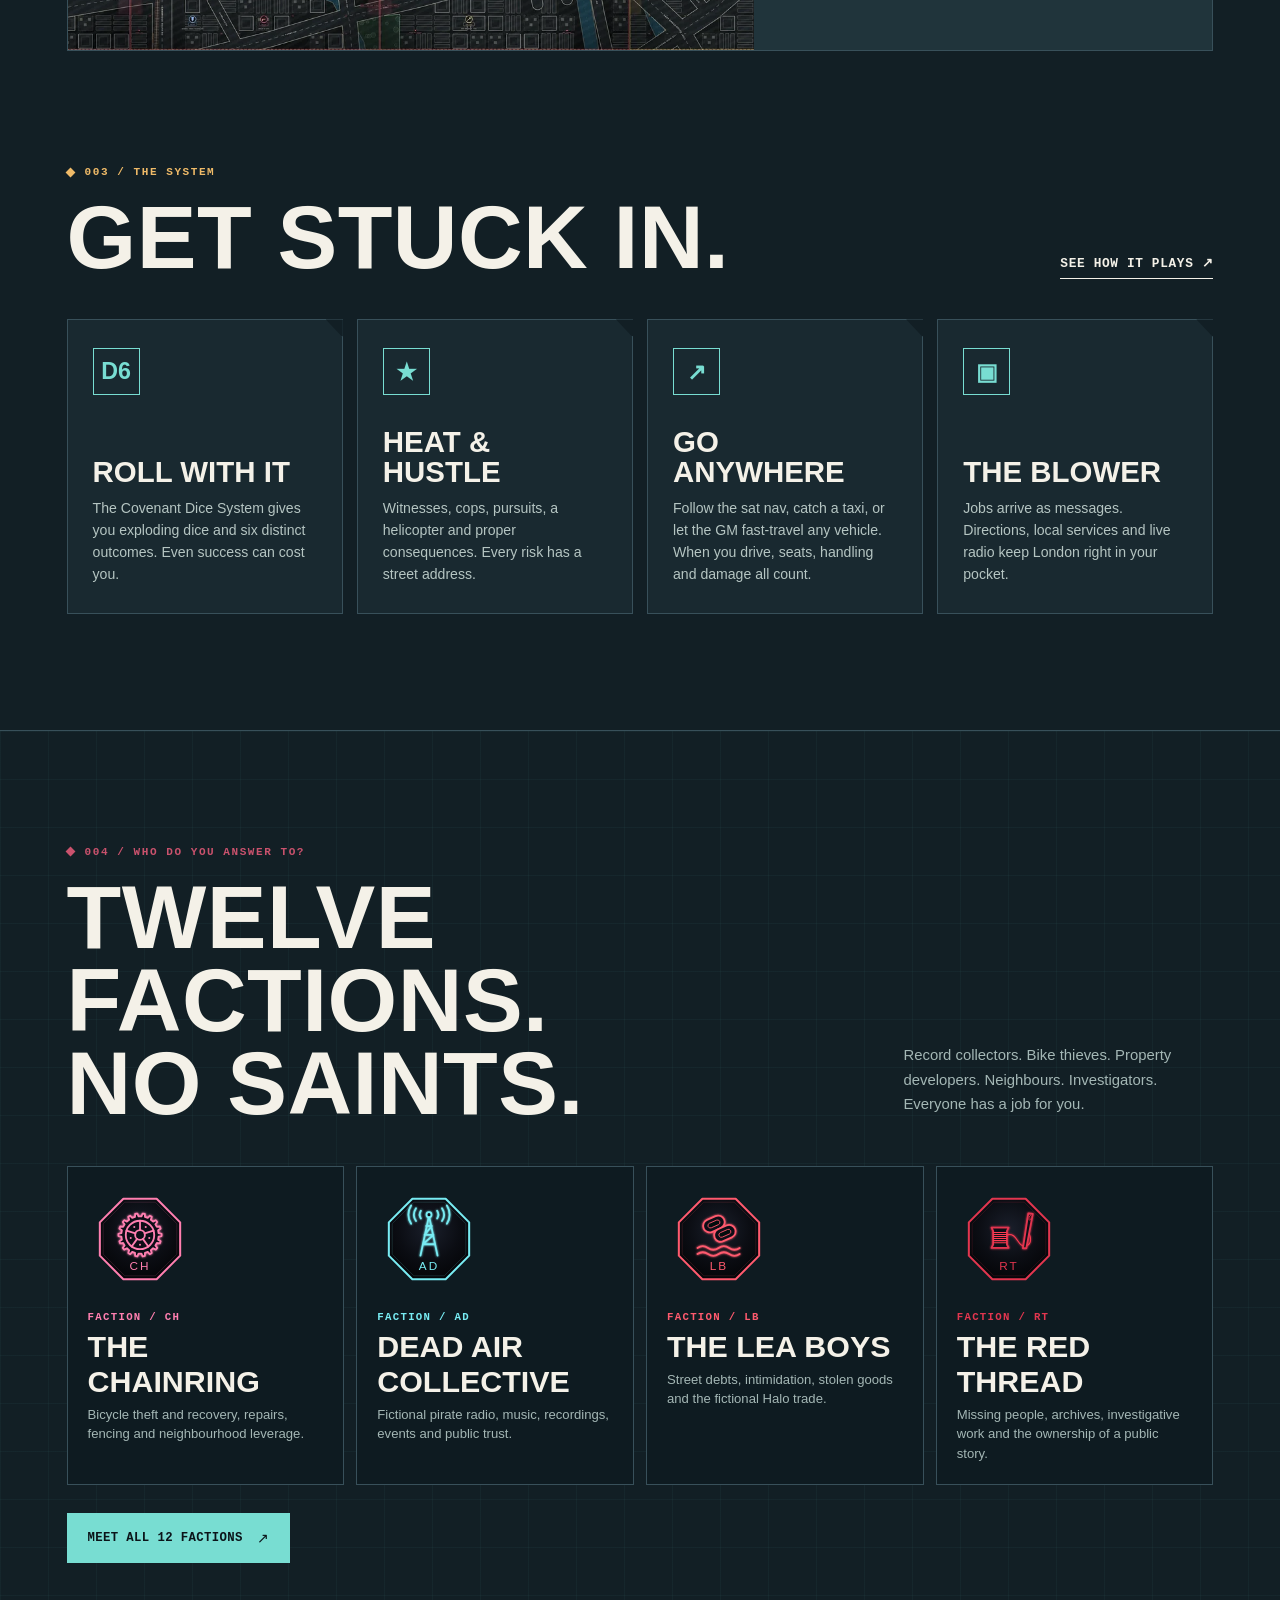
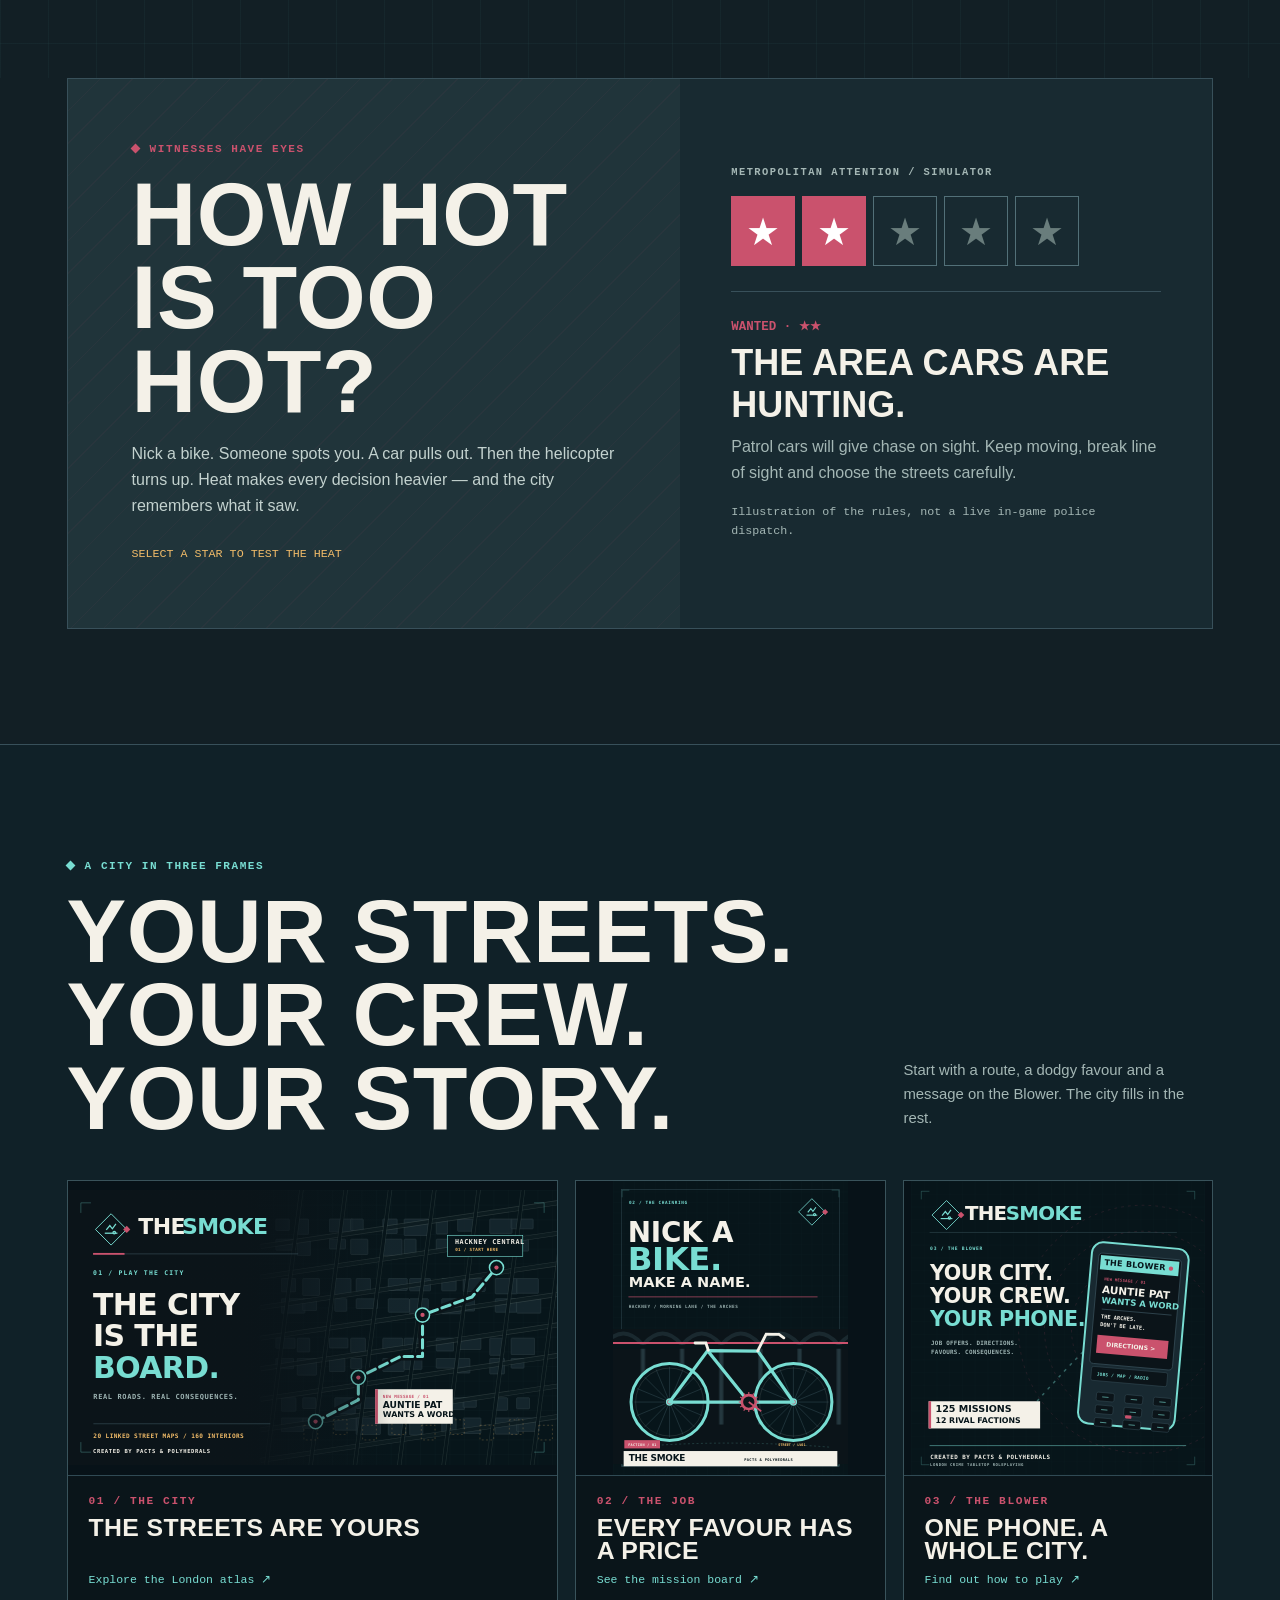
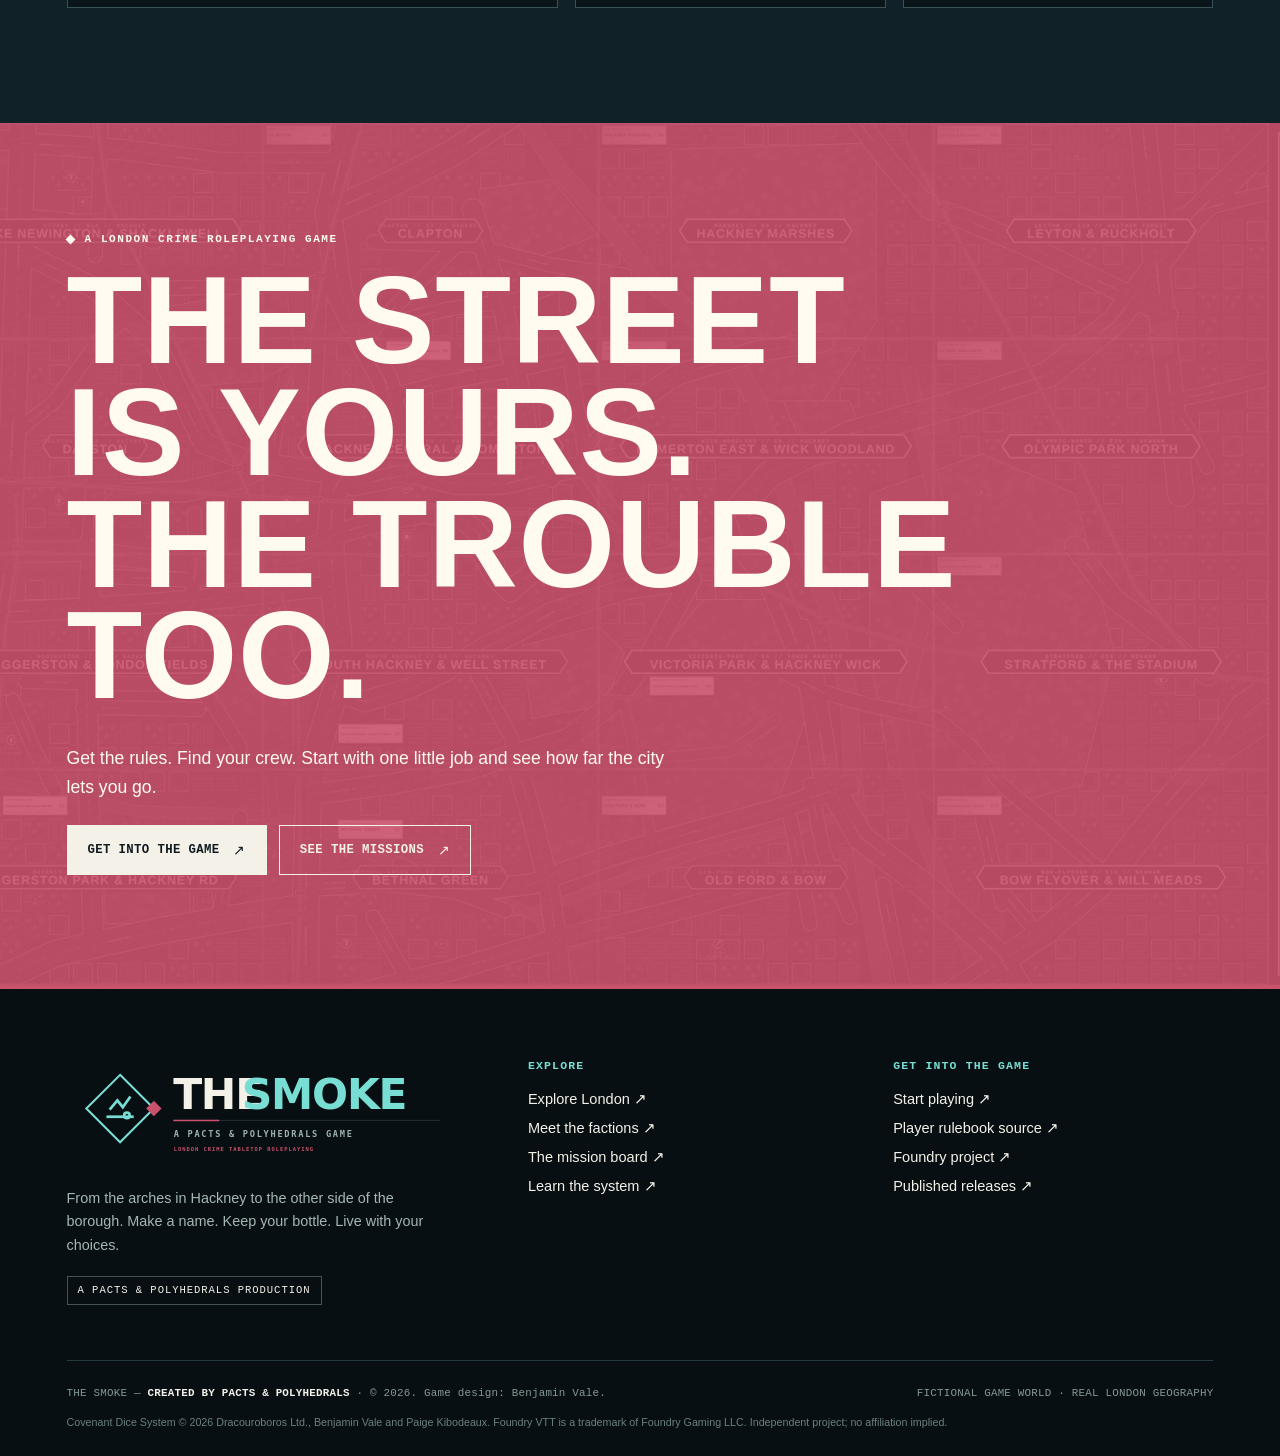
==== commit 720cdb08: "Add files via upload" ====
--- a/index.html
+++ b/index.html
@@ -1,29 +1,38 @@
-<!doctype html><html lang="en"><head><meta charset="utf-8"><meta name="viewport" content="width=device-width, initial-scale=1"><meta name="color-scheme" content="dark light"><meta name="theme-color" content="#121f25"><title>The Smoke</title><meta name="description" content="The Smoke is a London crime tabletop roleplaying game: 125 missions, twelve rival factions and one living city. An original Covenant Design production."><meta property="og:type" content="website"><meta property="og:title" content="The Smoke"><meta property="og:description" content="The Smoke is a London crime tabletop roleplaying game: 125 missions, twelve rival factions and one living city. An original Covenant Design production."><meta name="robots" content="index,follow"><link rel="icon" type="image/svg+xml" href="assets/brand/favicon.svg"><link rel="stylesheet" href="css/site.css"><script src="js/content.js" defer></script><script src="js/site.js" defer></script></head><body><a class="skip" href="#main">Skip to content</a>
+<!doctype html><html lang="en"><head><meta charset="utf-8"><meta name="viewport" content="width=device-width, initial-scale=1"><meta name="color-scheme" content="dark light"><meta name="theme-color" content="#121f25"><title>The Smoke</title><meta name="description" content="The Smoke is a London crime tabletop roleplaying game: 125 missions, twelve rival factions and one living city. Created by Pacts &amp; Polyhedrals."><meta property="og:type" content="website"><meta property="og:title" content="The Smoke"><meta property="og:description" content="The Smoke is a London crime tabletop roleplaying game: 125 missions, twelve rival factions and one living city. Created by Pacts &amp; Polyhedrals."><meta name="robots" content="index,follow"><link rel="icon" type="image/svg+xml" href="assets/brand/logos/The-Smoke-Corrected-Favicon.svg"><link rel="apple-touch-icon" href="assets/brand/logos/The-Smoke-Corrected-Favicon.png"><link rel="stylesheet" href="css/site.css"><script src="js/content.js" defer></script><script src="js/site.js" defer></script></head><body><a class="skip" href="#main">Skip to content</a>
 <header class="site-header"><div class="header-inner">
- <a class="brand" href="index.html" aria-label="The Smoke homepage"><span class="brand-symbol"><svg xmlns="http://www.w3.org/2000/svg" viewBox="0 0 24 24" width="24" height="24" fill="none" stroke="currentColor" stroke-width="2"><path d="M3 18h18M5 12l5-6 4 5 5-7"/><circle cx="17" cy="17" r="2"/></svg></span><span><span class="brand-name">THE <span>SMOKE</span></span><span class="brand-sub">A Covenant Design game</span></span></a>
+ <a class="brand" href="index.html" aria-label="The Smoke — homepage"><span class="brand-symbol"><img src="assets/brand/logos/The-Smoke-Symbol-Transparent.svg" width="112" height="112" alt="" aria-hidden="true"></span><span class="brand-type"><img class="brand-wordmark" src="assets/brand/logos/The-Smoke-Wordmark-Only-Transparent.svg" width="1190" height="360" alt="THE SMOKE — A Pacts &amp; Polyhedrals Game" decoding="async"></span></a>
  <button type="button" id="menu-toggle" class="menu-button" aria-controls="site-nav" aria-expanded="false" aria-label="Open menu">☰</button>
  <nav class="nav" id="site-nav" aria-label="Main navigation"><a href="index.html" class="" aria-current="page">The Game</a><a href="city.html" class="">The City</a><a href="factions.html" class="">Factions</a><a href="rules.html" class="">The Rules</a><a href="missions.html" class="">Missions</a><a href="play.html" class="nav-cta">Get Playing</a></nav></div></header><main id="main">
 <section class="hero"><div class="vertical-rail">51°33' N / 0°04' W · PLAY YOUR CITY</div><div class="hero-inner">
- <div class="hero-copy"><div class="eyebrow cyan">LONDON CRIME ROLEPLAYING GAME / VOL. 01</div><h1 class="hero-title"><span>THE</span><span class="smoke-word">SMOKE.</span></h1><h2 class="hero-kicker">THE CITY DOESN'T OWE YOU A THING.</h2><p class="desc">A whole city. A cracked phone. Rent due Friday. From nicking bikes under Hackney's arches to choosing who runs the manor — every favour has a price.</p><div class="button-row"><a class="btn arrow" href="city.html">STEP INTO THE CITY</a><a class="btn outline arrow" href="rules.html">LEARN THE RULES</a></div><div class="overline" style="color:var(--muted);margin-top:32px">CREATED BY COVENANT DESIGN · TABLETOP / FOUNDRY VTT</div></div>
+ <div class="hero-copy"><div class="eyebrow cyan">LONDON CRIME ROLEPLAYING GAME / VOL. 01</div><h1 class="hero-title"><span>THE</span><span class="smoke-word">SMOKE.</span></h1><h2 class="hero-kicker">THE CITY DOESN'T OWE YOU A THING.</h2><p class="desc">A whole city. A cracked phone. Rent due Friday. From nicking bikes under Hackney's arches to choosing who runs the manor — every favour has a price.</p><div class="button-row"><a class="btn arrow" href="city.html">STEP INTO THE CITY</a><a class="btn outline arrow" href="rules.html">LEARN THE RULES</a></div><div class="overline" style="color:var(--muted);margin-top:32px">CREATED BY PACTS &amp; POLYHEDRALS · TABLETOP / FOUNDRY VTT</div></div>
  <div class="hero-map" aria-label="Artwork from The Smoke Hackney Central map"><div class="hero-map-image"><img src="assets/maps/hackney.webp" alt="Original top-down vector street map of Hackney Central from The Smoke"></div><div class="map-overlay-top"><span>◉ STREET CONTROL / LDN-HACKNEY</span><b>LIVE CITY</b></div><div class="hero-map-marker"></div><div class="hero-route"><span class="overline">NEW MESSAGE / 01</span><strong>AUNTIE PAT WANTS A WORD</strong><p>YOU KNOW THE ARCHES. DON'T BE LATE.</p></div><div class="map-overlay-bottom"><span>HACKNEY CENTRAL · MORNING LANE</span><span>HEAT <span style="color:var(--pink)">★★☆☆☆</span></span></div></div>
  </div></section>
 <div class="marquee"><div class="marquee-track"><span>NICK A BIKE</span><i>✦</i><span>WORK A SHIFT</span><i>✦</i><span>MAKE A NAME</span><i>✦</i><span>KEEP YOUR BOTTLE</span><i>✦</i><span>WATCH YOUR BACK</span><i>✦</i><span>NICK A BIKE</span></div></div>
 <section class="section section-dark section-grid"><div class="container"><div class="eyebrow cyan">WELCOME TO THE MANOR</div><div class="metric-row"><div class="metric"><strong>125</strong><span>Stories &amp; missions</span></div><div class="metric"><strong>12</strong><span>Factions to know</span></div><div class="metric"><strong>20</strong><span>Linked street maps</span></div><div class="metric"><strong>160</strong><span>Mapped interiors</span></div></div></div></section>
 <section class="section section-paper"><div class="container intro-grid"><div class="reveal"><div class="eyebrow pink">001 / YOUR FIRST DAY</div><h2>RENT'S<br>DUE<br>FRIDAY.</h2><p>You live in the gap between your next payday and the bills. The arches on Morning Lane smell of chain oil and somebody else's trouble. Auntie Pat needs two bikes. You need the money. Easy enough, right?</p><blockquote class="intro-quote">“You can choose who you work for. You can't choose who notices.”</blockquote><a href="missions.html" class="line-link">SEE WHERE IT STARTS ↗</a></div><div class="reveal"><div class="story-step"><span class="step-num">01</span><div><h3>GET YOUR FIRST JOB</h3><p>Start in Hackney at The Chainring. Work a shift, lift a bike, fetch a motor, deliver a favour. Agree the fee before you commit.</p></div></div><div class="story-step"><span class="step-num">02</span><div><h3>MAKE YOUR OWN TROUBLE</h3><p>Pick an approach: Wheels, Graft, Front or brute Muscle. A job can go smoothly, go sideways or bring the old bill to your door.</p></div></div><div class="story-step"><span class="step-num">03</span><div><h3>BUILD YOUR NAME</h3><p>Get Rep on the street, Renown with the factions and enough Influence to call in real favours. Your crew decides which side deserves your loyalty.</p></div></div><div style="margin-top:30px"><span class="tag" style="color:#243c41;border-color:#abbcb5">SOLO-STYLE SELF-PLAY WITH AN ONLINE GM CLIENT</span></div></div></div></section>
-<section class="section section-dark"><div class="container"><div class="section-heading reveal"><div><div class="eyebrow cyan">002 / ALL ROADS LEAD SOMEWHERE</div><h2>THE CITY<br>IS THE BOARD.</h2></div><p class="section-side">Twenty linked street maps, real London road layouts, mapped back doors and local places that matter.</p></div><div class="city-teaser reveal"><a href="city.html" class="city-teaser-map"><img loading="lazy" src="assets/maps/london-overview.webp" alt="The Smoke North and East London map overview"><span class="map-corner">THE LONDON ATLAS / LS00</span></a><div class="city-teaser-copy"><div class="eyebrow cyan">FROM HIGHBURY TO BOW</div><h3>NO FAST<br>TRAVEL.<br>NO EASY<br>EXITS.</h3><div class="district-inline"><span>HACKNEY</span><span>DALSTON</span><span>STRATFORD</span><span>BETHNAL GREEN</span></div><p>Drive the roads. Follow your Blower's sat nav. Park outside a venue, walk through the entrance, and finish the job inside.</p><a href="city.html" class="btn arrow">EXPLORE THE ATLAS</a></div></div></div></section>
+<section class="section section-dark"><div class="container"><div class="section-heading reveal"><div><div class="eyebrow cyan">002 / ALL ROADS LEAD SOMEWHERE</div><h2>THE CITY<br>IS THE BOARD.</h2></div><p class="section-side">Twenty linked street maps, real London road layouts, mapped back doors and local places that matter.</p></div><div class="city-teaser reveal"><a href="city.html" class="city-teaser-map"><img loading="lazy" src="assets/maps/london-overview.webp" alt="The Smoke North and East London map overview"><span class="map-corner">THE LONDON ATLAS / LS00</span></a><div class="city-teaser-copy"><div class="eyebrow cyan">FROM HIGHBURY TO BOW</div><h3>DRIVE IT.<br>RIDE IT.<br>OR HAIL<br>A CAB.</h3><div class="district-inline"><span>HACKNEY</span><span>DALSTON</span><span>STRATFORD</span><span>BETHNAL GREEN</span></div><p>Navigate the streets yourself or catch a taxi. The GM can fast-travel any vehicle when the journey doesn't need playing out. Then step inside a venue and finish the job.</p><a href="city.html" class="btn arrow">EXPLORE THE ATLAS</a></div></div></div></section>
 <section class="section section-dark" style="padding-top:0"><div class="container"><div class="section-heading reveal"><div><div class="eyebrow amber">003 / THE SYSTEM</div><h2>GET STUCK IN.</h2></div><a href="rules.html" class="line-link">SEE HOW IT PLAYS ↗</a></div><div class="feature-grid reveal">
  <article class="feature-card"><div class="feature-icon">D6</div><h3>ROLL WITH IT</h3><p>The Covenant Dice System gives you exploding dice and six distinct outcomes. Even success can cost you.</p></article>
  <article class="feature-card"><div class="feature-icon">★</div><h3>HEAT &amp; HUSTLE</h3><p>Witnesses, cops, pursuits, a helicopter and proper consequences. Every risk has a street address.</p></article>
- <article class="feature-card"><div class="feature-icon">↗</div><h3>GO ANYWHERE</h3><p>Vehicles have seats, handling and damage. Every street leads somewhere; the sat nav knows the route.</p></article>
+ <article class="feature-card"><div class="feature-icon">↗</div><h3>GO ANYWHERE</h3><p>Follow the sat nav, catch a taxi, or let the GM fast-travel any vehicle. When you drive, seats, handling and damage all count.</p></article>
  <article class="feature-card"><div class="feature-icon">▣</div><h3>THE BLOWER</h3><p>Jobs arrive as messages. Directions, local services and live radio keep London right in your pocket.</p></article>
  </div></div></section>
 <section class="section section-dark section-grid" style="border-top:1px solid var(--stroke)"><div class="container"><div class="section-heading reveal"><div><div class="eyebrow pink">004 / WHO DO YOU ANSWER TO?</div><h2>TWELVE<br>FACTIONS.<br>NO SAINTS.</h2></div><p class="section-side">Record collectors. Bike thieves. Property developers. Neighbours. Investigators. Everyone has a job for you.</p></div><div class="faction-showcase reveal"><a class="faction-preview" href="factions.html" style="--faction-color:#ff7fb0"><img loading="lazy" src="assets/emblems/ch.svg" alt="The Chainring emblem"><small>FACTION / CH</small><h3>The Chainring</h3><p>Bicycle theft and recovery, repairs, fencing and neighbourhood leverage.</p></a><a class="faction-preview" href="factions.html" style="--faction-color:#78ecf3"><img loading="lazy" src="assets/emblems/ad.svg" alt="Dead Air Collective emblem"><small>FACTION / AD</small><h3>Dead Air Collective</h3><p>Fictional pirate radio, music, recordings, events and public trust.</p></a><a class="faction-preview" href="factions.html" style="--faction-color:#ff5a6e"><img loading="lazy" src="assets/emblems/lb.svg" alt="The Lea Boys emblem"><small>FACTION / LB</small><h3>The Lea Boys</h3><p>Street debts, intimidation, stolen goods and the fictional Halo trade.</p></a><a class="faction-preview" href="factions.html" style="--faction-color:#e2364f"><img loading="lazy" src="assets/emblems/rt.svg" alt="The Red Thread emblem"><small>FACTION / RT</small><h3>The Red Thread</h3><p>Missing people, archives, investigative work and the ownership of a public story.</p></a></div><div style="margin-top:28px"><a href="factions.html" class="btn arrow">MEET ALL 12 FACTIONS</a></div></div></section>
 <section class="section section-dark" style="padding-top:0"><div class="container"><div class="heat-block reveal"><div class="heat-intro"><div class="eyebrow pink">WITNESSES HAVE EYES</div><h2>HOW HOT<br>IS TOO HOT?</h2><p>Nick a bike. Someone spots you. A car pulls out. Then the helicopter turns up. Heat makes every decision heavier — and the city remembers what it saw.</p><p class="mono" style="margin-top:26px;color:var(--amber);font-size:.73rem">SELECT A STAR TO TEST THE HEAT</p></div><div class="heat-control" data-heat data-initial-heat="2"><div class="overline">METROPOLITAN ATTENTION / SIMULATOR</div><div class="heat-stars" role="group" aria-label="Choose Heat level"><button type="button" data-star="1" aria-pressed="false">★</button><button type="button" data-star="2" aria-pressed="false">★</button><button type="button" data-star="3" aria-pressed="false">★</button><button type="button" data-star="4" aria-pressed="false">★</button><button type="button" data-star="5" aria-pressed="false">★</button></div><div class="heat-state" aria-live="polite"><div class="state-code" data-heat-label>WANTED</div><h3 data-heat-title>Area cars are hunting.</h3><p data-heat-detail>Patrol cars will give chase on sight.</p></div><p class="fineprint" style="margin-top:17px">Illustration of the rules, not a live in-game police dispatch.</p></div></div></div></section>
+
+<section class="section brand-campaign-section" aria-labelledby="campaign-art-title"><div class="container">
+  <div class="section-heading reveal"><div><div class="eyebrow cyan">A CITY IN THREE FRAMES</div><h2 id="campaign-art-title">YOUR STREETS.<br>YOUR CREW.<br>YOUR STORY.</h2></div><p class="section-side">Start with a route, a dodgy favour and a message on the Blower. The city fills in the rest.</p></div>
+  <div class="brand-campaign-grid reveal">
+   <a class="brand-campaign-card" href="city.html"><span class="brand-campaign-media"><img src="assets/brand/graphics/01-The-City-Is-The-Board-Landscape.svg" alt="The City Is the Board, a London street map graphic in The Smoke's mint and pink artwork" width="1600" height="900" loading="lazy" decoding="async"></span><span class="brand-campaign-copy"><small>01 / THE CITY</small><strong>THE STREETS ARE YOURS</strong><span>Explore the London atlas <span aria-hidden="true">↗</span></span></span></a>
+   <a class="brand-campaign-card" href="missions.html"><span class="brand-campaign-media"><img src="assets/brand/graphics/02-The-Chainring-Cycle-Poster.svg" alt="Nick a Bike, Make a Name: The Chainring cycling poster" width="1200" height="1500" loading="lazy" decoding="async"></span><span class="brand-campaign-copy"><small>02 / THE JOB</small><strong>EVERY FAVOUR HAS A PRICE</strong><span>See the mission board <span aria-hidden="true">↗</span></span></span></a>
+   <a class="brand-campaign-card" href="play.html"><span class="brand-campaign-media"><img src="assets/brand/graphics/03-The-Blower-Social-Square.svg" alt="The Blower, the game phone with jobs, contacts, messages and directions" width="1000" height="1000" loading="lazy" decoding="async"></span><span class="brand-campaign-copy"><small>03 / THE BLOWER</small><strong>ONE PHONE. A WHOLE CITY.</strong><span>Find out how to play <span aria-hidden="true">↗</span></span></span></a>
+  </div>
+</div></section>
 <section class="big-cta"><div class="container reveal"><div class="eyebrow">A London crime roleplaying game</div><h2>THE STREET<br>IS YOURS.<br>THE TROUBLE TOO.</h2><p>Get the rules. Find your crew. Start with one little job and see how far the city lets you go.</p><div class="button-row"><a class="btn paper arrow" href="play.html">GET INTO THE GAME</a><a class="btn outline arrow" href="missions.html">SEE THE MISSIONS</a></div></div></section></main><footer class="site-footer"><div class="container">
- <div class="footer-inner"><div><a class="footer-logo" href="index.html">THE<br><span>SMOKE.</span></a><p class="footer-pitch">From the arches in Hackney to the other side of the borough. Make a name. Keep your bottle. Live with your choices.</p><span class="tag">A COVENANT DESIGN PRODUCTION</span></div>
+ <div class="footer-inner"><div><a class="footer-logo footer-brand-lockup" href="index.html" aria-label="The Smoke homepage"><img src="assets/brand/logos/The-Smoke-Full-Logo-Horizontal-Transparent.svg" width="1580" height="442" loading="lazy" decoding="async" alt="The Smoke — a Pacts &amp; Polyhedrals game"></a><p class="footer-pitch">From the arches in Hackney to the other side of the borough. Make a name. Keep your bottle. Live with your choices.</p><span class="tag">A PACTS &amp; POLYHEDRALS PRODUCTION</span></div>
  <div><div class="footer-heading">Explore</div><div class="footer-links"><a href="city.html">Explore London ↗</a><a href="factions.html">Meet the factions ↗</a><a href="missions.html">The mission board ↗</a><a href="rules.html">Learn the system ↗</a></div></div>
  <div><div class="footer-heading">Get into the game</div><div class="footer-links"><a href="play.html">Start playing ↗</a><a href="downloads/The-Smoke-Player-Rulebook-Homebrewery.txt" download>Player rulebook source ↗</a><a href="https://github.com/pacts-and-polyhedrals/the-smoke" target="_blank" rel="noopener noreferrer">Foundry project ↗</a><a href="https://github.com/pacts-and-polyhedrals/the-smoke/releases" target="_blank" rel="noopener noreferrer">Published releases ↗</a></div></div></div>
- <div class="footer-bottom"><div class="footer-covenant">THE SMOKE — <strong>CREATED BY COVENANT DESIGN</strong> · © 2026. Game material credits: Benjamin Vale / Pacts &amp; Polyhedrals.</div><div>FICTIONAL GAME WORLD · REAL LONDON GEOGRAPHY</div></div>
+ <div class="footer-bottom"><div class="footer-credit">THE SMOKE — <strong>CREATED BY PACTS &amp; POLYHEDRALS</strong> · © 2026. Game design: Benjamin Vale.</div><div>FICTIONAL GAME WORLD · REAL LONDON GEOGRAPHY</div></div>
  <p style="font-size:.67rem;color:#697f80;margin-top:12px">Covenant Dice System © 2026 Dracouroboros Ltd., Benjamin Vale and Paige Kibodeaux. Foundry VTT is a trademark of Foundry Gaming LLC. Independent project; no affiliation implied.</p>
  </div></footer><button type="button" id="blower-toggle" class="blower-toggle" aria-controls="blower-dock" aria-expanded="false" aria-label="Open the Blower" title="Open the Blower">▣</button>
  <aside class="blower-dock" id="blower-dock" aria-label="Blower phone preview" aria-hidden="true"><div class="blower-top"><span>▣ THE BLOWER / 01</span><button type="button" id="blower-close" aria-label="Close the Blower">×</button></div>
--- a/css/site.css
+++ b/css/site.css
@@ -1,4 +1,4 @@
-/* THE SMOKE — standalone website | Covenant Design | 2026 */
+/* THE SMOKE — standalone website | Pacts & Polyhedrals | 2026 */
 :root{--ink:#101b21;--midnight:#121f25;--deep:#0b1419;--board:#182931;--panel:#203039;--stroke:#38505a;--paper:#f4f1e8;--paper2:#e2e8de;--white:#fffbf1;--pink:#ca526d;--hot:#ff7b9b;--mint:#78ddd2;--amber:#efba68;--muted:#a4b7b5;--darkmuted:#52676a;--measure:1160px;--gutter:clamp(20px,5.2vw,78px);--head:'Impact','Arial Narrow','Franklin Gothic Heavy','Arial Black',sans-serif;--mono:'Lucida Console','Courier New',monospace;--text:Arial,Helvetica,sans-serif}
 *{box-sizing:border-box}html{scroll-behavior:smooth}body{margin:0;background:var(--deep);color:var(--paper);font-family:var(--text);-webkit-font-smoothing:antialiased;overflow-x:hidden}body.dialog-open{overflow:hidden}::selection{background:var(--pink);color:#fff}a{color:inherit;text-decoration:none}button,input,select{font:inherit}button{cursor:pointer}button:disabled{cursor:not-allowed}img{max-width:100%;display:block}svg{display:block}h1,h2,h3,h4,p{margin:0}h1,h2,h3{font-weight:800}h1,h2,.display,.title-giant{font-family:var(--head);font-stretch:condensed;font-weight:900;letter-spacing:.005em;line-height:.93;text-transform:uppercase}p{line-height:1.62}ul{padding-left:1.15rem}address{font-style:normal}.container{width:min(calc(100% - 2*var(--gutter)),var(--measure));margin-inline:auto}.screen-reader{position:absolute;width:1px;height:1px;padding:0;margin:-1px;overflow:hidden;clip:rect(0,0,0,0);white-space:nowrap;border:0}.skip{position:absolute;top:-80px;left:12px;z-index:300;background:var(--mint);color:var(--deep);padding:12px 20px}.skip:focus{top:12px}.eyebrow{font-family:var(--mono);font-size:.69rem;letter-spacing:.14em;font-weight:700;text-transform:uppercase;display:flex;align-items:center;gap:11px}.eyebrow:before{content:"";width:7px;height:7px;background:currentColor;transform:rotate(45deg);flex-shrink:0}.eyebrow.cyan{color:var(--mint)}.eyebrow.pink{color:var(--pink)}.eyebrow.amber{color:var(--amber)}.mono{font-family:var(--mono)}.smallcaps{text-transform:uppercase;letter-spacing:.12em;font-weight:800;font-size:.72rem}.lead{font-size:clamp(1.03rem,1.6vw,1.28rem);line-height:1.58}.muted{color:var(--muted)}.accent{color:var(--mint)}.pink-text{color:var(--pink)}.amber-text{color:var(--amber)}.serif{font-family:Georgia,serif}.section{padding-block:clamp(74px,9vw,142px);position:relative}.section-dark{background:var(--midnight)}.section-paper{background:var(--paper);color:var(--ink)}.section-grid{background-image:linear-gradient(90deg,rgba(120,221,210,.038) 1px,transparent 1px),linear-gradient(rgba(120,221,210,.038) 1px,transparent 1px);background-size:48px 48px}.section-heading{display:flex;align-items:end;gap:30px;justify-content:space-between;margin-bottom:40px}.section-heading h2{font-size:clamp(3rem,7vw,6.7rem);max-width:820px}.section-heading .section-side{max-width:310px;color:var(--muted);font-size:.93rem;padding-bottom:10px}.section-paper .section-heading .section-side{color:var(--darkmuted)}.section-heading .eyebrow{margin-bottom:18px}.divider-line{height:1px;background:var(--stroke);opacity:.7}.overline{font:700 .65rem var(--mono);letter-spacing:.14em;text-transform:uppercase}.button-row{display:flex;gap:12px;flex-wrap:wrap;align-items:center}.btn{display:inline-flex;align-items:center;justify-content:center;gap:14px;min-height:50px;padding:12px 20px;background:var(--mint);color:var(--deep);border:1px solid var(--mint);font-family:var(--mono);font-weight:700;letter-spacing:.03em;font-size:.77rem;text-transform:uppercase;transition:background .2s,border-color .2s,transform .2s}.btn:hover{background:#acfff3;border-color:#acfff3;transform:translateY(-2px)}.btn:focus-visible,.menu-button:focus-visible,.nav a:focus-visible,button:focus-visible,a:focus-visible,input:focus-visible,select:focus-visible{outline:3px solid var(--amber);outline-offset:3px}.btn.outline{background:transparent;color:var(--paper);border-color:#82999b}.btn.outline:hover{background:rgba(120,221,210,.12);border-color:var(--mint)}.btn.dark{background:var(--ink);color:var(--paper);border-color:var(--ink)}.btn.dark:hover{background:#2c414b}.btn.pink{background:var(--pink);color:var(--paper);border-color:var(--pink)}.btn.paper{background:var(--paper);color:var(--ink);border-color:var(--paper)}.arrow:after{content:'↗';font-size:1.15em;font-family:Arial,sans-serif;font-weight:400}.line-link{font-family:var(--mono);font-weight:800;text-transform:uppercase;letter-spacing:.05em;font-size:.8rem;display:inline-flex;align-items:center;gap:12px;padding-bottom:7px;border-bottom:1px solid currentColor}.line-link:hover{color:var(--mint)}.section-paper .line-link:hover{color:var(--pink)}.tag{display:inline-flex;align-items:center;gap:8px;font-family:var(--mono);font-size:.66rem;text-transform:uppercase;letter-spacing:.09em;border:1px solid rgba(151,178,176,.42);padding:7px 10px;line-height:1.2}.tag.filled{background:var(--mint);color:var(--ink);border-color:var(--mint)}.chapter-mark{font:700 .67rem var(--mono);color:var(--muted);letter-spacing:.13em;text-transform:uppercase}
 /* Navigation */
@@ -14,7 +14,7 @@
 /* Heat demo */
 .heat-block{display:grid;grid-template-columns:1.07fr .93fr;border:1px solid var(--stroke);overflow:hidden;background:#182a31}.heat-intro{padding:clamp(27px,5vw,70px);background:repeating-linear-gradient(135deg,transparent 0 22px,rgba(202,82,109,.05) 22px 23px),#20343a}.heat-intro h2{font-size:clamp(3.2rem,7vw,6.5rem);margin:18px 0}.heat-intro p{max-width:530px;color:#c3d2cf}.heat-control{padding:clamp(27px,4vw,55px);display:flex;flex-direction:column;justify-content:center}.heat-control .overline{color:var(--muted)}.heat-stars{display:flex;gap:7px;margin:18px 0 25px}.heat-stars button{border:1px solid #527078;background:transparent;color:#697d7c;font-size:clamp(1.6rem,3vw,2.9rem);width:clamp(41px,5vw,65px);height:clamp(45px,6vw,70px);transition:background .2s,color .2s}.heat-stars button.active{background:var(--pink);border-color:var(--pink);color:#fff}.heat-stars button:hover{border-color:var(--paper)}.heat-state{min-height:165px;border-top:1px solid var(--stroke);padding-top:26px}.heat-state .state-code{color:var(--pink);font:700 .78rem var(--mono)}.heat-state h3{font:900 2.25rem var(--head);text-transform:uppercase;margin:8px 0}.heat-state p{color:var(--muted)}
 /* Footer */
-.site-footer{background:#080f13;border-top:4px solid var(--pink);padding:70px 0 24px}.footer-inner{display:grid;grid-template-columns:1.3fr 1fr 1fr;gap:45px}.footer-logo{font:900 4rem/.85 var(--head);letter-spacing:-.01em}.footer-logo span{color:var(--mint)}.footer-pitch{max-width:370px;margin:19px 0;color:var(--muted);font-size:.9rem}.footer-heading{font:800 .72rem var(--mono);letter-spacing:.1em;color:var(--mint);text-transform:uppercase;margin-bottom:18px}.footer-links{display:grid;gap:12px}.footer-links a{font-size:.91rem;color:var(--paper)}.footer-links a:hover{color:var(--mint)}.footer-bottom{border-top:1px solid #253941;padding-top:24px;margin-top:55px;display:flex;gap:12px;justify-content:space-between;align-items:center;color:#849895;font: .68rem/1.6 var(--mono);letter-spacing:.02em}.footer-covenant strong{color:var(--paper)}
+.site-footer{background:#080f13;border-top:4px solid var(--pink);padding:70px 0 24px}.footer-inner{display:grid;grid-template-columns:1.3fr 1fr 1fr;gap:45px}.footer-logo{font:900 4rem/.85 var(--head);letter-spacing:-.01em}.footer-logo span{color:var(--mint)}.footer-pitch{max-width:370px;margin:19px 0;color:var(--muted);font-size:.9rem}.footer-heading{font:800 .72rem var(--mono);letter-spacing:.1em;color:var(--mint);text-transform:uppercase;margin-bottom:18px}.footer-links{display:grid;gap:12px}.footer-links a{font-size:.91rem;color:var(--paper)}.footer-links a:hover{color:var(--mint)}.footer-bottom{border-top:1px solid #253941;padding-top:24px;margin-top:55px;display:flex;gap:12px;justify-content:space-between;align-items:center;color:#849895;font: .68rem/1.6 var(--mono);letter-spacing:.02em}.footer-credit strong{color:var(--paper)}
 /* Interior page hero */
 .page-hero{padding:80px 0 62px;background:var(--midnight);position:relative;overflow:hidden;border-bottom:1px solid var(--stroke)}.page-hero:before{content:'';position:absolute;inset:0;background:linear-gradient(90deg,var(--midnight) 45%,rgba(18,31,37,.4)),url('../assets/maps/london-overview.webp') center right/cover;opacity:.37}.page-hero .container{position:relative;z-index:1}.page-hero h1{font-size:clamp(4.9rem,12vw,11rem);line-height:.85;max-width:930px;margin:22px 0 30px}.page-hero .lead{color:#d4ded8;max-width:650px}.page-hero .breadcrumbs{margin-bottom:24px;color:#a1b6b2;font:.69rem var(--mono);letter-spacing:.08em;text-transform:uppercase}.breadcrumbs a:hover{color:var(--mint)}.hero-bottomline{display:flex;justify-content:space-between;align-items:center;gap:20px;border-top:1px solid rgba(182,210,208,.3);padding-top:20px;margin-top:48px;font:.7rem var(--mono);color:#bacac4;text-transform:uppercase}
 /* City explorer */
@@ -40,3 +40,63 @@
 [hidden]{display:none!important}
 
 @media(max-width:520px){.mission-process .intro-grid h2{font-size:clamp(3rem,12.6vw,4.4rem)}.mission-process .intro-grid>*{min-width:0}.page-hero:has(+ .section .faction-grid) h1{font-size:clamp(3.5rem,13.2vw,7rem)}}
+
+
+/* THE SMOKE / v1.3 — official Pacts & Polyhedrals SVG branding pack
+   Brand assets are reusable and editable in assets/brand/logos and assets/brand/graphics. */
+.site-header .brand{gap:8px;min-width:0}
+.site-header .brand-symbol{width:48px;height:48px;flex:none;border:0;background:none;display:block;transform:none;position:static}
+.site-header .brand-symbol:after{content:none;display:none}
+.site-header .brand-symbol img{display:block;width:100%;height:100%;object-fit:contain}
+.site-header .brand-type{display:block;min-width:0}
+.site-header .brand-wordmark{display:block;width:205px;height:auto;max-width:100%}
+.site-header .brand-sub{font:700 .52rem/1.35 var(--mono);letter-spacing:.055em;color:#adbfbd;text-transform:uppercase;margin:0;white-space:nowrap}
+.footer-brand-lockup{display:block;max-width:390px}
+.footer-brand-lockup img{display:block;width:100%;height:auto}
+/* Website illustrations retain their native SVG viewBox and work at all display sizes. */
+.brand-campaign-section{background:#102128;border-top:1px solid var(--stroke)}
+.brand-campaign-grid{display:grid;grid-template-columns:1.58fr 1fr 1fr;gap:17px;margin-top:28px}
+.brand-campaign-card{display:flex;flex-direction:column;min-width:0;border:1px solid #39535b;background:#0a151a;transition:border-color .2s ease,transform .2s ease}
+.brand-campaign-card:hover{border-color:var(--mint);transform:translateY(-3px)}
+.brand-campaign-card:focus-visible,.brand-story .btn:focus-visible{outline:3px solid var(--mint);outline-offset:3px}
+.brand-campaign-media{height:294px;min-height:0;display:flex;align-items:center;justify-content:center;overflow:hidden;background:#071218}
+.brand-campaign-media img{display:block;width:100%;height:100%;object-fit:contain}
+.brand-campaign-copy{padding:19px 21px 21px;display:flex;flex-direction:column;gap:9px;flex:1;border-top:1px solid #304a54}
+.brand-campaign-copy small{color:var(--pink);font:800 .7rem var(--mono);letter-spacing:.14em}
+.brand-campaign-copy strong{color:var(--paper);font:900 1.55rem/.95 var(--head);letter-spacing:.015em;text-transform:uppercase}
+.brand-campaign-copy>span{margin-top:auto;font:.72rem var(--mono);color:var(--mint)}
+.brand-story{background:#0c1b21;border-top:1px solid #38505a;padding:80px 0 88px;overflow:hidden}
+.brand-story--chainring{background:#13242c}
+.brand-story--blower{background:#0d2126}
+.brand-story-grid{display:grid;grid-template-columns:.83fr 1.17fr;gap:clamp(30px,5vw,72px);align-items:center}
+.brand-story--chainring .brand-story-grid{grid-template-columns:.85fr 1.15fr}
+.brand-story--blower .brand-story-grid{grid-template-columns:1fr 1fr}
+.brand-story-copy h2{font:900 clamp(3.35rem,6.7vw,6.6rem)/.88 var(--head);letter-spacing:-.02em;margin:21px 0 24px;text-transform:uppercase}
+.brand-story-copy p{max-width:475px;color:#bfd0ce;font-size:1rem;line-height:1.74;margin:0 0 20px}
+.brand-story-copy .btn{margin-top:16px}
+.brand-story-note{font:700 .72rem/1.65 var(--mono)!important;color:var(--muted)!important;margin-top:17px!important}
+.brand-story-visual{min-width:0;margin:0;position:relative;overflow:hidden;background:#071218;border:1px solid #43656a;box-shadow:18px 20px 0 rgba(3,10,14,.28)}
+.brand-story-visual img{display:block;width:100%;height:auto;max-width:100%}
+.brand-story-visual figcaption{font:700 .62rem/1.45 var(--mono);color:var(--muted);letter-spacing:.1em;padding:12px 14px;border-top:1px solid #2e4248;background:#0c1820}
+.brand-story-visual--poster{max-width:465px;justify-self:center}
+.brand-story-visual--square{max-width:540px;justify-self:end}
+@media(max-width:1100px){.brand-campaign-grid{grid-template-columns:1.35fr 1fr 1fr}.brand-campaign-media{height:248px}.brand-campaign-copy strong{font-size:1.35rem}.brand-story-copy h2{font-size:clamp(3rem,6.1vw,5.5rem)}}
+@media(max-width:780px){.brand-campaign-grid{grid-template-columns:repeat(2,minmax(0,1fr))}.brand-campaign-card:first-child{grid-column:1/-1}.brand-campaign-card:first-child .brand-campaign-media{height:auto;aspect-ratio:16/9}.brand-campaign-media{height:255px}.brand-story-grid,.brand-story--chainring .brand-story-grid,.brand-story--blower .brand-story-grid{grid-template-columns:1fr;gap:34px}.brand-story{padding:62px 0 76px}.brand-story-copy h2{font-size:clamp(3.8rem,12vw,6rem)}.brand-story-visual--poster,.brand-story-visual--square{max-width:490px;width:100%;justify-self:center}.brand-story--city .brand-story-visual,.brand-story--blower .brand-story-visual{grid-row:1}.brand-story--chainring .brand-story-copy{grid-row:1}.footer-brand-lockup{max-width:420px}}
+@media(max-width:520px){.site-header .brand-symbol{width:39px;height:39px}.site-header .brand-wordmark{width:163px}.site-header .brand-sub{font-size:.46rem;letter-spacing:.02em}.site-header .brand{gap:5px}.brand-campaign-grid{grid-template-columns:1fr;gap:14px}.brand-campaign-card:first-child{grid-column:auto}.brand-campaign-media{height:270px}.brand-campaign-card:first-child .brand-campaign-media{height:auto;aspect-ratio:16/9}.brand-campaign-copy{padding:17px 18px 19px}.brand-story-copy h2{font-size:clamp(3.15rem,12.5vw,4.8rem)}.brand-story-copy p{font-size:.95rem}.brand-story-visual{box-shadow:10px 12px 0 rgba(3,10,14,.28)}}
+@media(max-width:360px){
+  .hero-inner{grid-template-columns:minmax(0,1fr)}
+  .hero-copy{min-width:0}
+  .hero-title{font-size:clamp(4rem,21vw,4.5rem)}
+  .hero-title .smoke-word{margin-left:4px}
+  .hero-copy .eyebrow{font-size:.57rem;letter-spacing:.07em}
+  .hero-map{width:100%;max-width:295px;margin-left:auto;margin-right:auto;transform:none}
+  .hero-map .map-overlay-top,.hero-map .map-overlay-bottom{font-size:.45rem}
+  .hero-map .hero-route{right:0;width:155px}
+  .page-hero h1{font-size:clamp(3.2rem,14.5vw,3.5rem)}
+  .section-heading h2{font-size:clamp(2.65rem,12vw,3.1rem)}
+  .faction-showcase{grid-template-columns:minmax(0,1fr)}
+  .faction-preview{min-width:0}
+  .outcome-grid{grid-template-columns:minmax(0,1fr)}
+  .outcome-grid article{min-width:0}
+}
+@media(prefers-reduced-motion:reduce){.brand-campaign-card{transition:none!important}}
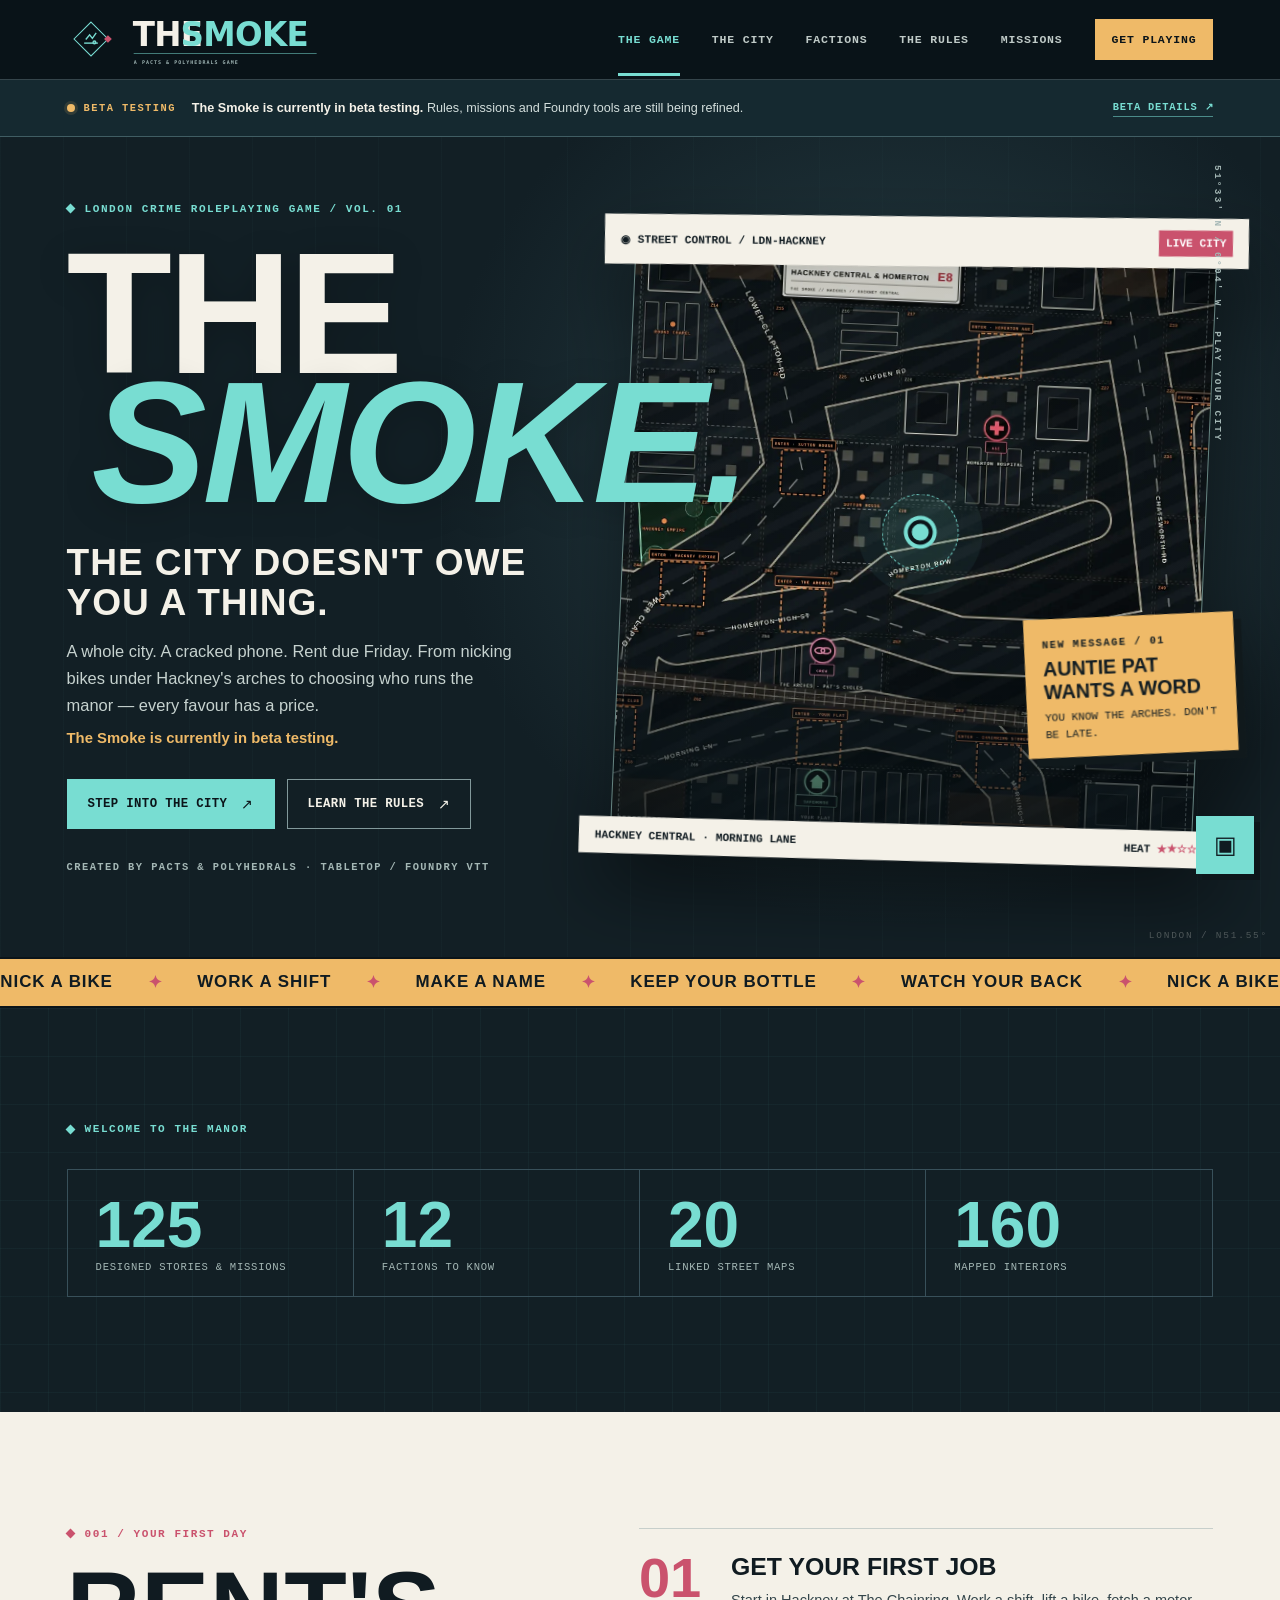
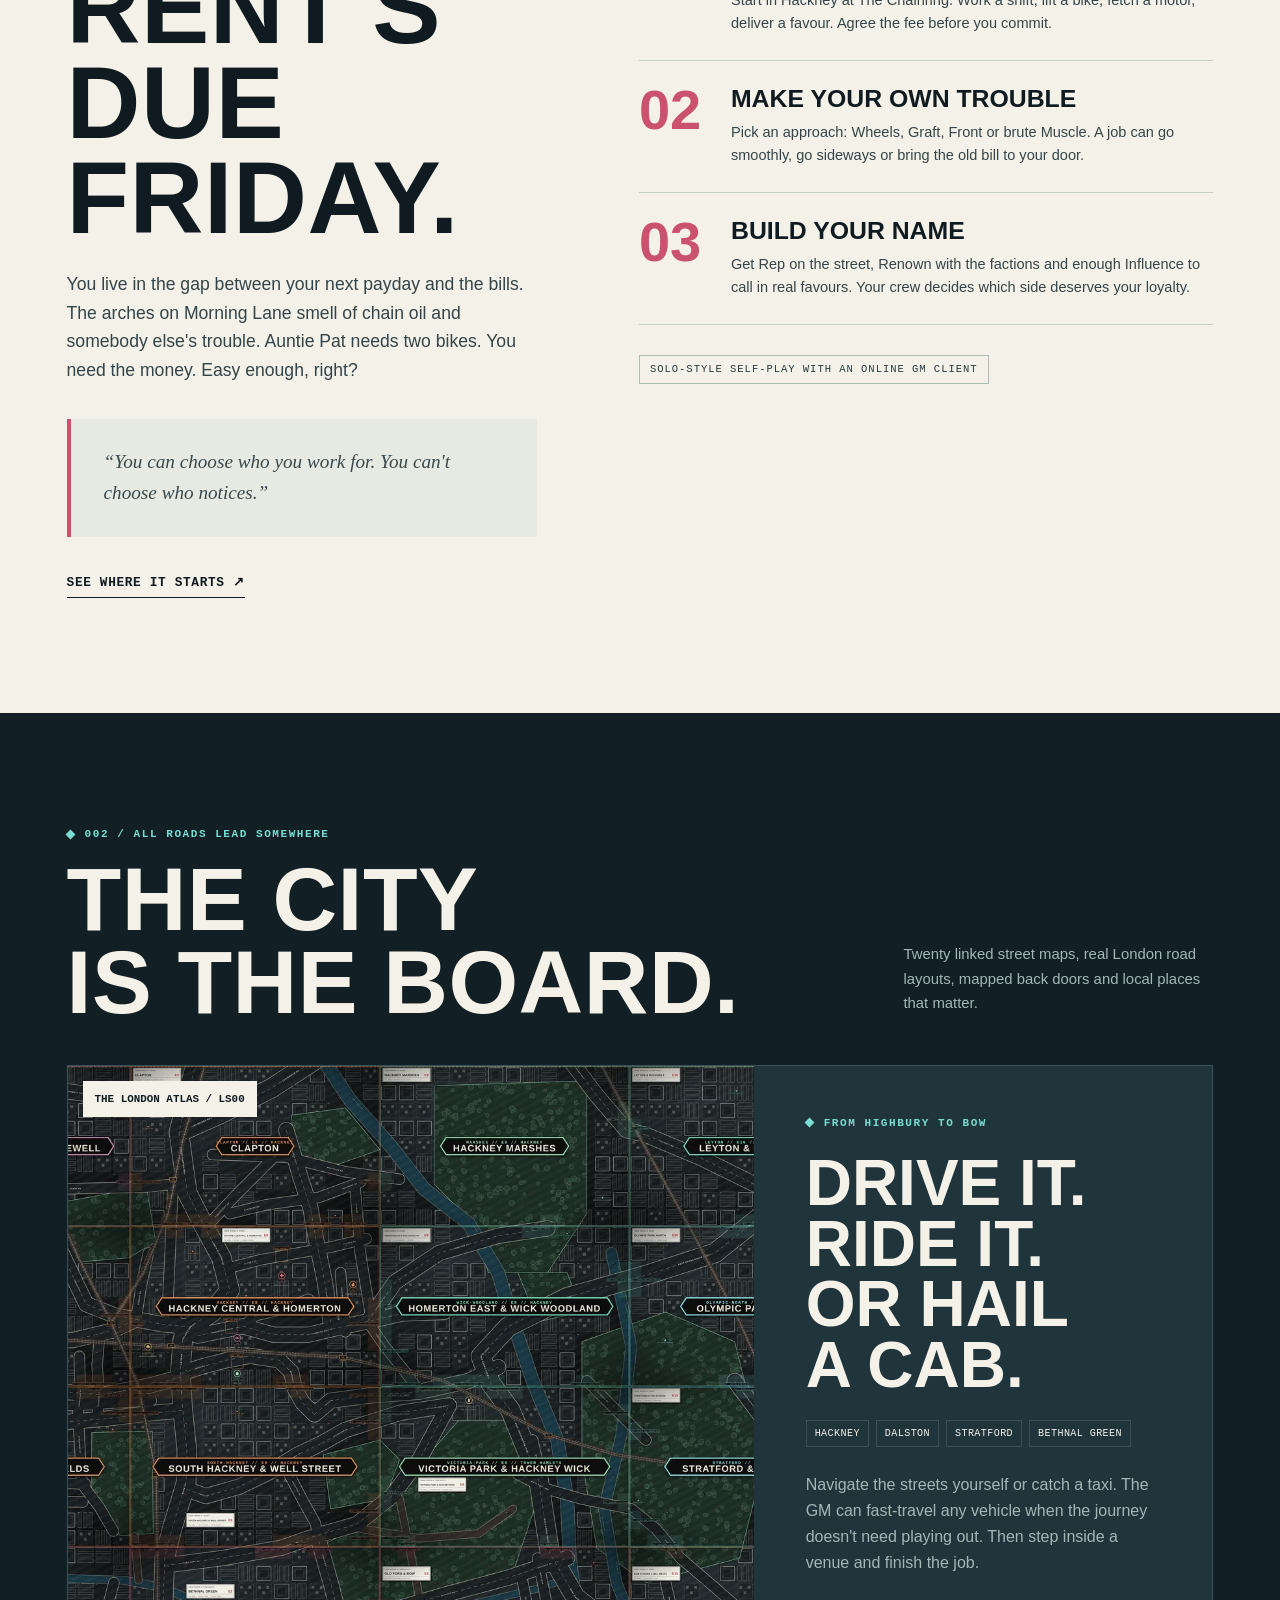
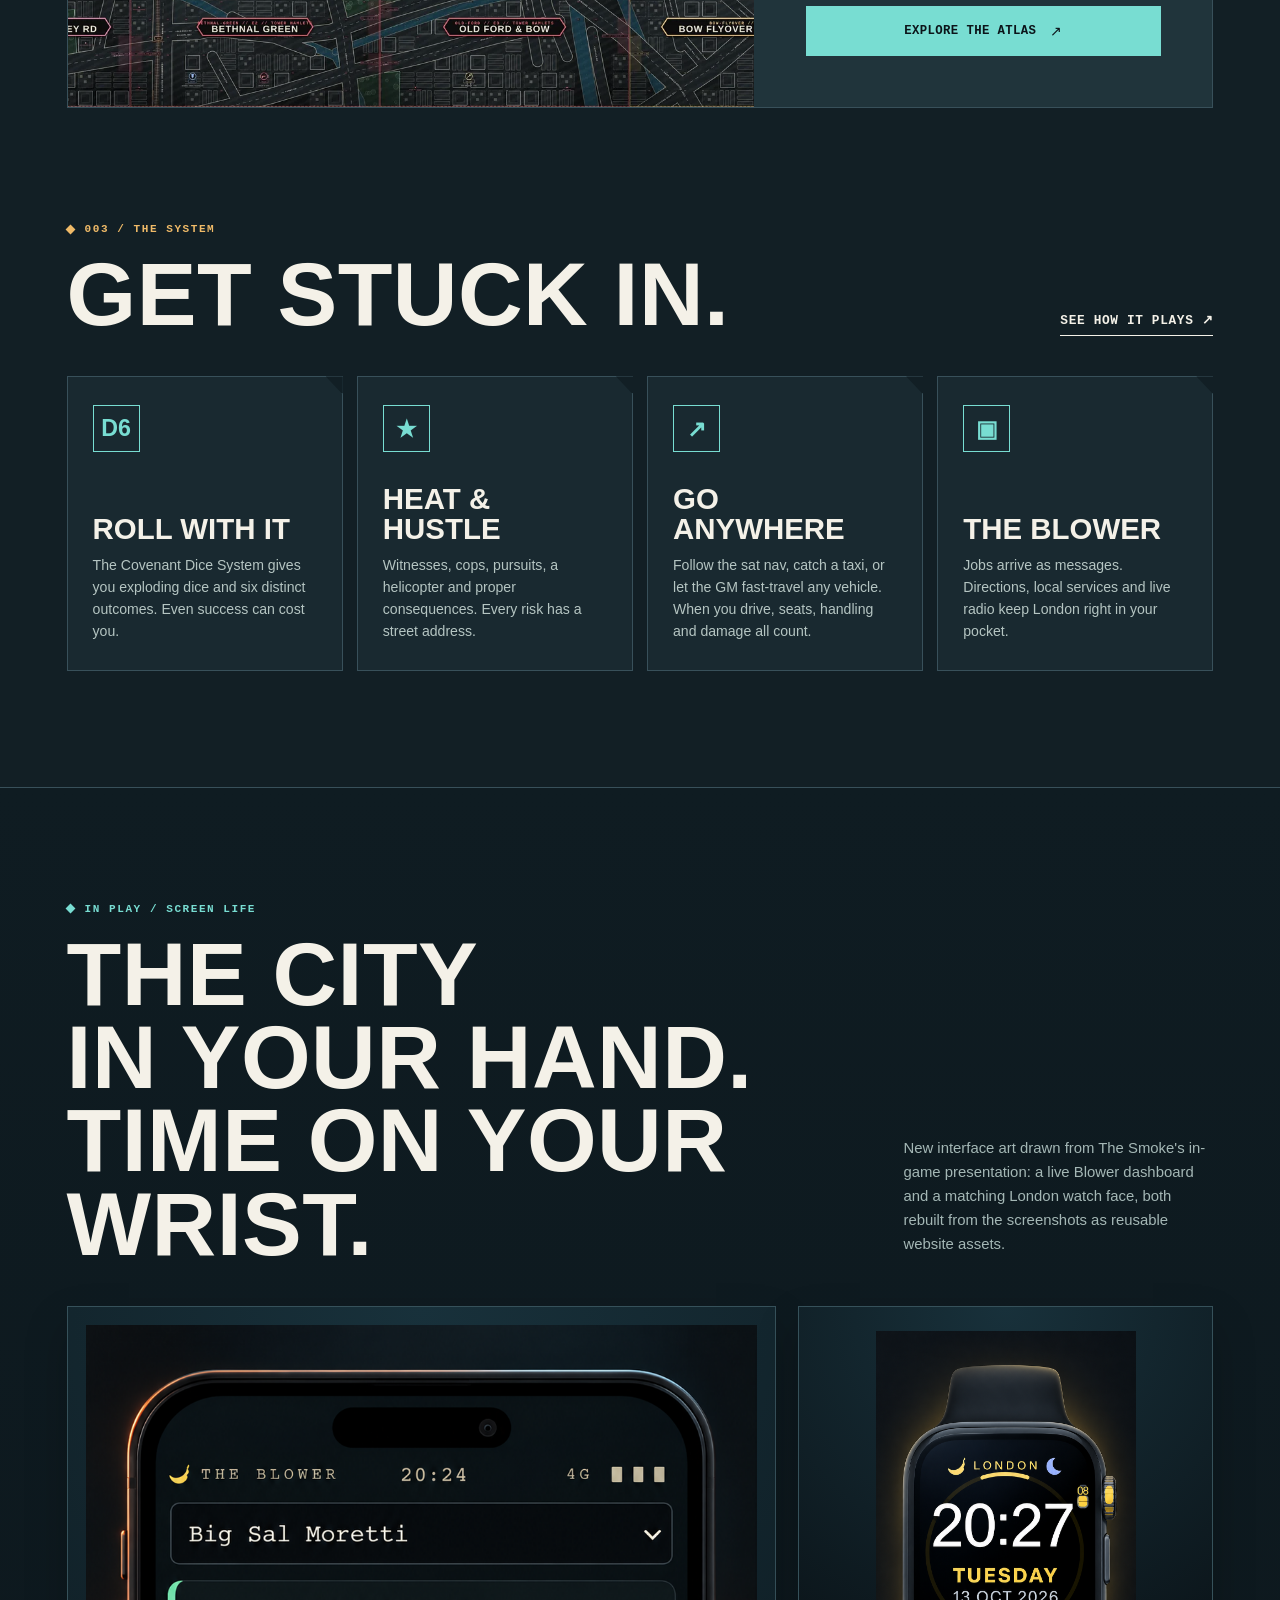
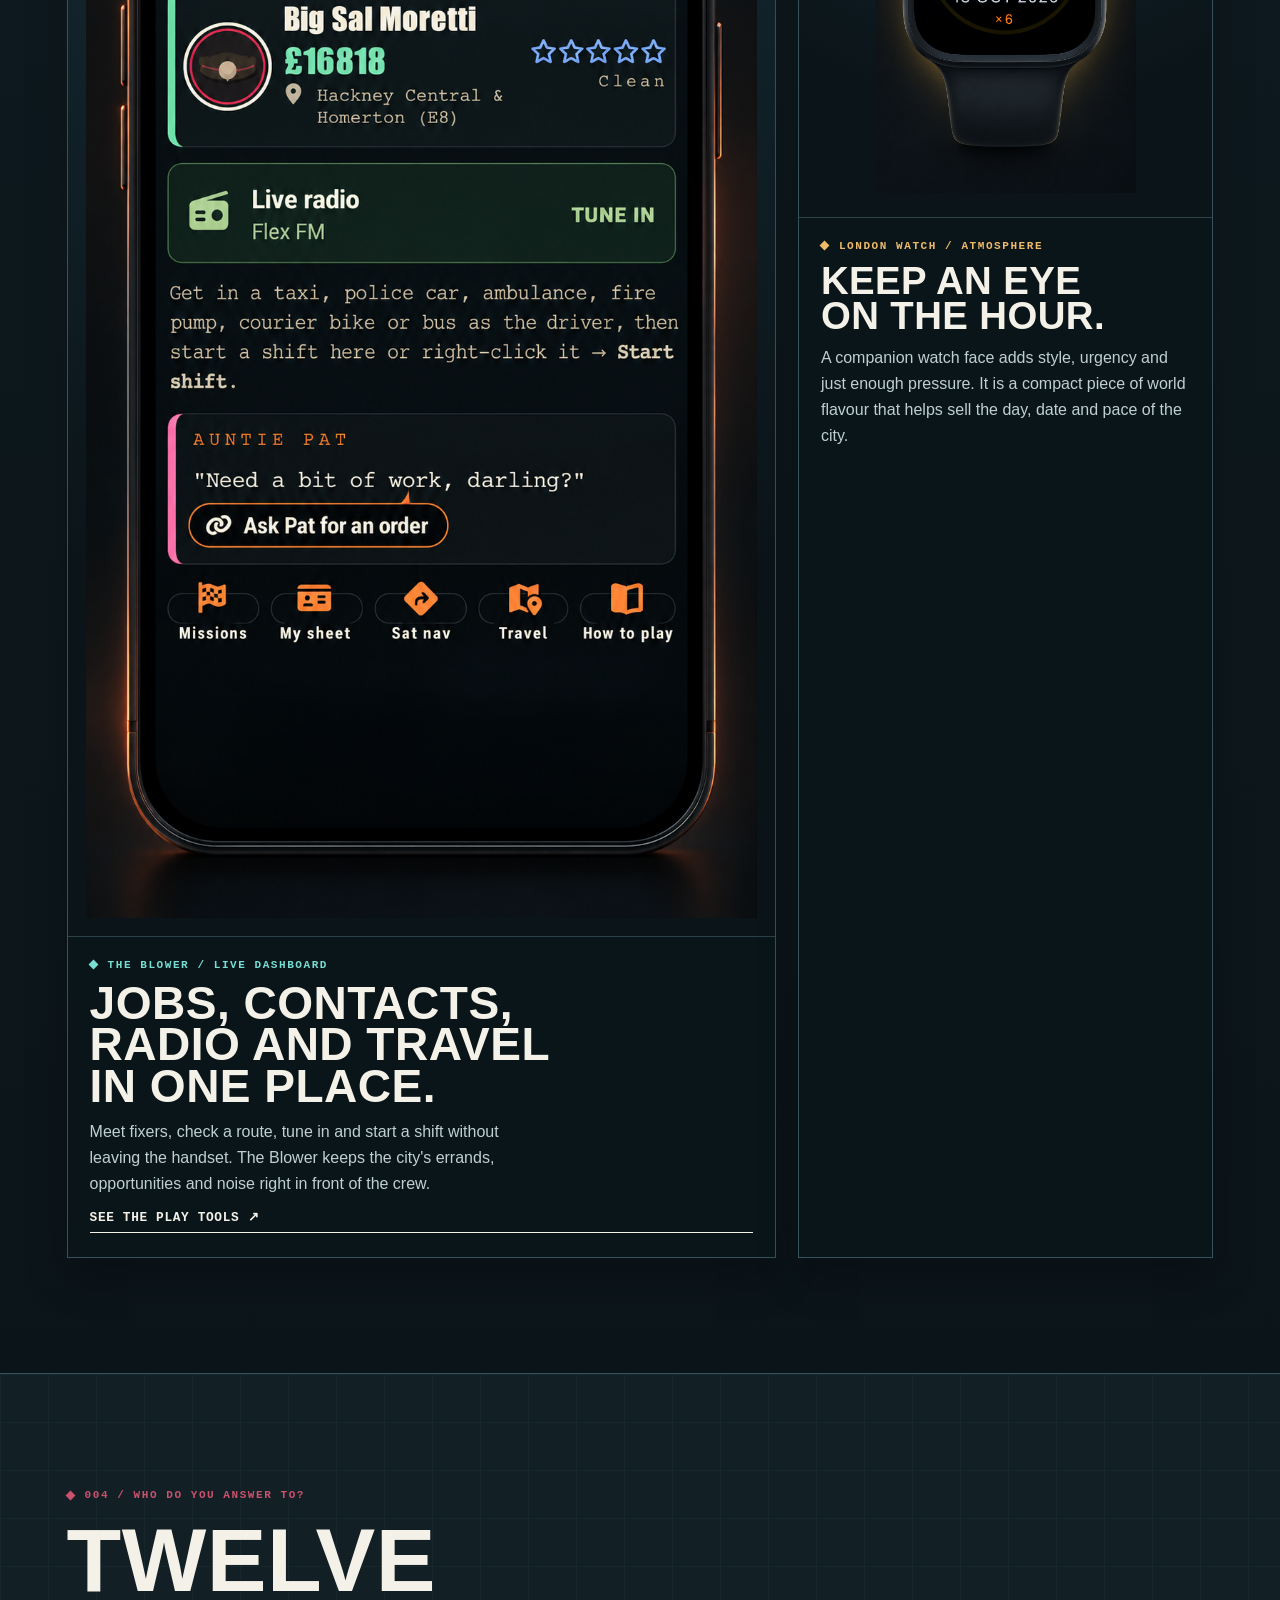
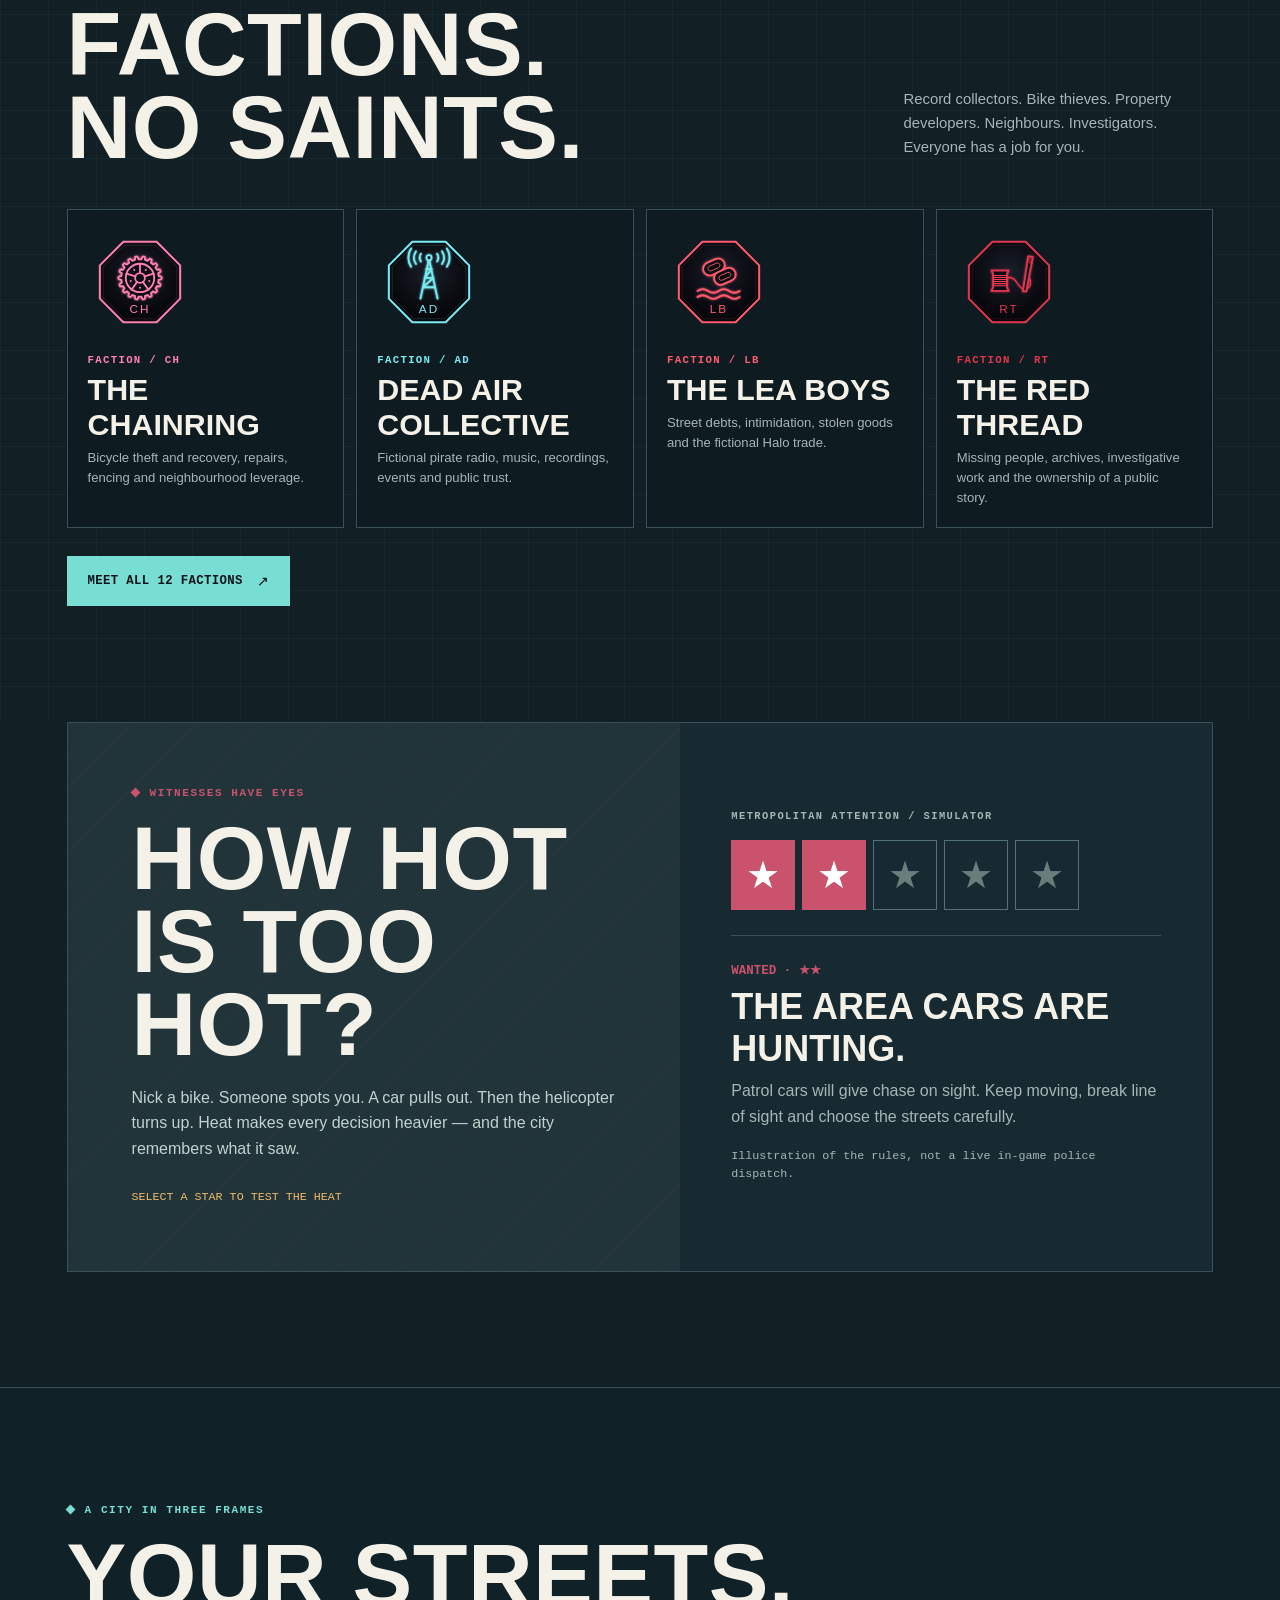
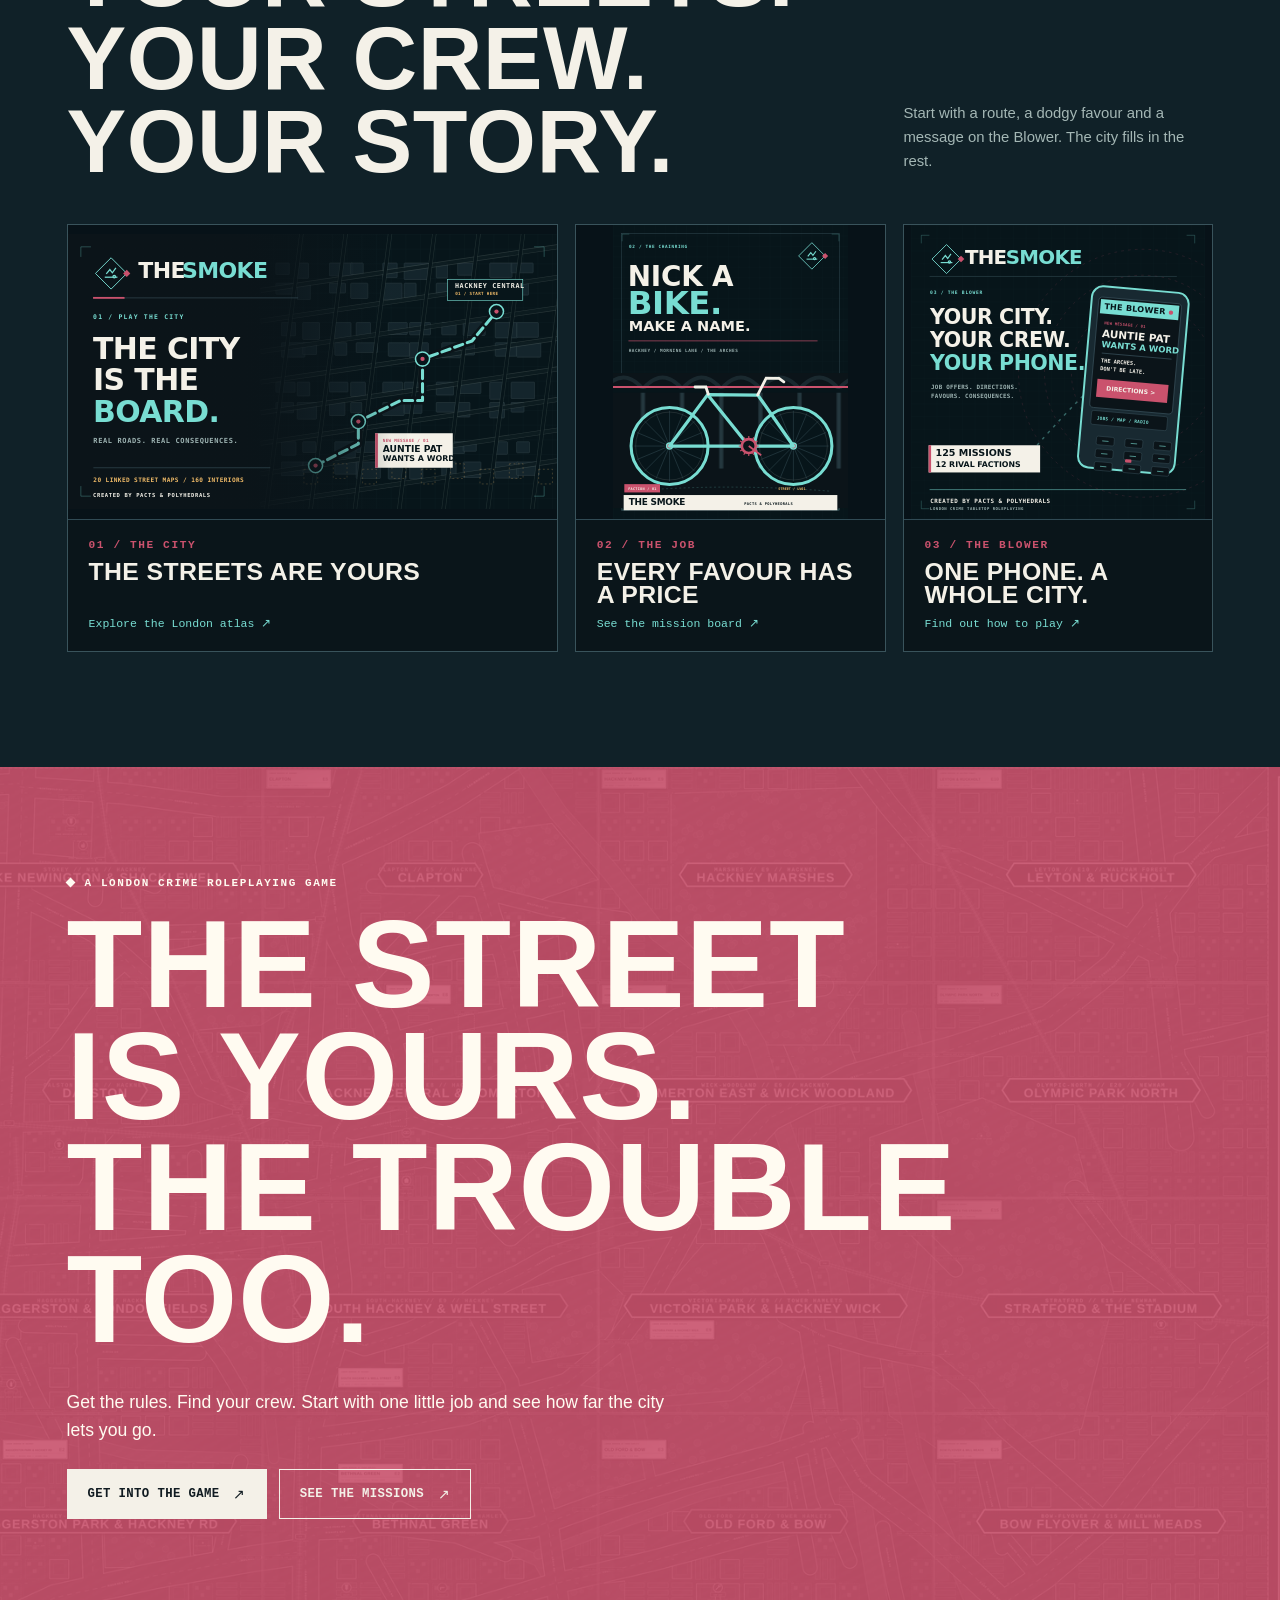
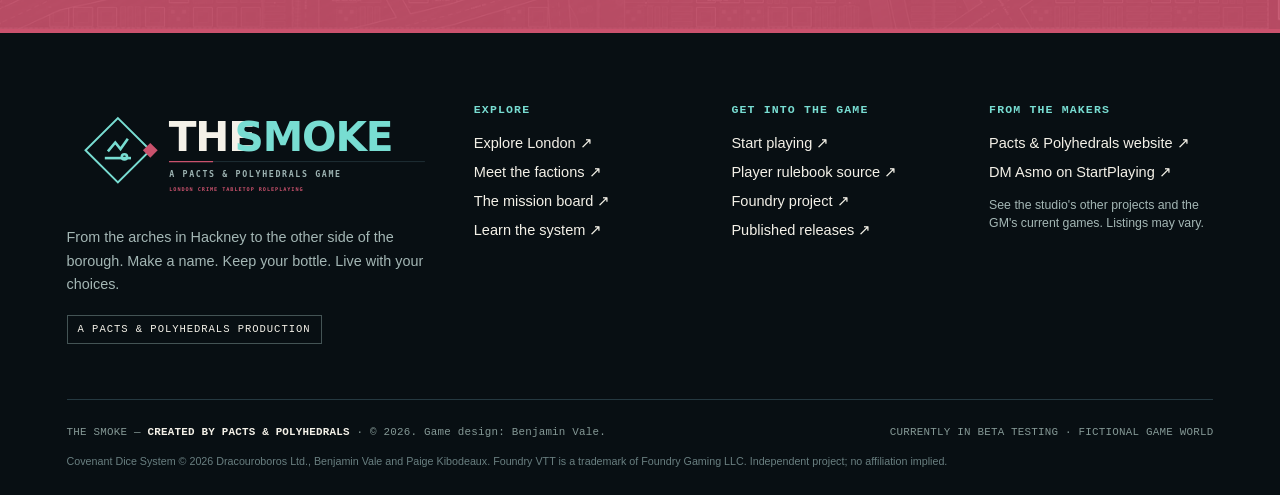
==== commit aeaaad1c: "Add files via upload" ====
--- a/index.html
+++ b/index.html
@@ -1,14 +1,14 @@
-<!doctype html><html lang="en"><head><meta charset="utf-8"><meta name="viewport" content="width=device-width, initial-scale=1"><meta name="color-scheme" content="dark light"><meta name="theme-color" content="#121f25"><title>The Smoke</title><meta name="description" content="The Smoke is a London crime tabletop roleplaying game: 125 missions, twelve rival factions and one living city. Created by Pacts &amp; Polyhedrals."><meta property="og:type" content="website"><meta property="og:title" content="The Smoke"><meta property="og:description" content="The Smoke is a London crime tabletop roleplaying game: 125 missions, twelve rival factions and one living city. Created by Pacts &amp; Polyhedrals."><meta name="robots" content="index,follow"><link rel="icon" type="image/svg+xml" href="assets/brand/logos/The-Smoke-Corrected-Favicon.svg"><link rel="apple-touch-icon" href="assets/brand/logos/The-Smoke-Corrected-Favicon.png"><link rel="stylesheet" href="css/site.css"><script src="js/content.js" defer></script><script src="js/site.js" defer></script></head><body><a class="skip" href="#main">Skip to content</a>
+<!doctype html><html lang="en"><head><meta charset="utf-8"><meta name="viewport" content="width=device-width, initial-scale=1"><meta name="color-scheme" content="dark light"><meta name="theme-color" content="#121f25"><title>The Smoke</title><meta name="description" content="The Smoke is a London crime tabletop roleplaying game: 125 missions, twelve rival factions and one living city. Created by Pacts &amp; Polyhedrals. Currently in beta testing."><meta property="og:type" content="website"><meta property="og:title" content="The Smoke"><meta property="og:description" content="The Smoke is a London crime tabletop roleplaying game: 125 missions, twelve rival factions and one living city. Created by Pacts &amp; Polyhedrals. Currently in beta testing."><meta name="robots" content="index,follow"><link rel="icon" type="image/svg+xml" href="assets/brand/logos/The-Smoke-Corrected-Favicon.svg"><link rel="apple-touch-icon" href="assets/brand/logos/The-Smoke-Corrected-Favicon.png"><link rel="stylesheet" href="css/site.css"><script src="js/content.js" defer></script><script src="js/site.js" defer></script></head><body><a class="skip" href="#main">Skip to content</a>
 <header class="site-header"><div class="header-inner">
  <a class="brand" href="index.html" aria-label="The Smoke — homepage"><span class="brand-symbol"><img src="assets/brand/logos/The-Smoke-Symbol-Transparent.svg" width="112" height="112" alt="" aria-hidden="true"></span><span class="brand-type"><img class="brand-wordmark" src="assets/brand/logos/The-Smoke-Wordmark-Only-Transparent.svg" width="1190" height="360" alt="THE SMOKE — A Pacts &amp; Polyhedrals Game" decoding="async"></span></a>
  <button type="button" id="menu-toggle" class="menu-button" aria-controls="site-nav" aria-expanded="false" aria-label="Open menu">☰</button>
- <nav class="nav" id="site-nav" aria-label="Main navigation"><a href="index.html" class="" aria-current="page">The Game</a><a href="city.html" class="">The City</a><a href="factions.html" class="">Factions</a><a href="rules.html" class="">The Rules</a><a href="missions.html" class="">Missions</a><a href="play.html" class="nav-cta">Get Playing</a></nav></div></header><main id="main">
+ <nav class="nav" id="site-nav" aria-label="Main navigation"><a href="index.html" class="" aria-current="page">The Game</a><a href="city.html" class="">The City</a><a href="factions.html" class="">Factions</a><a href="rules.html" class="">The Rules</a><a href="missions.html" class="">Missions</a><a href="play.html" class="nav-cta">Get Playing</a></nav></div></header><div class="beta-strip" role="status" aria-label="The Smoke beta testing status"><div class="container beta-strip-inner"><div class="beta-strip-copy"><span class="beta-strip-label">BETA TESTING</span><p><strong>The Smoke is currently in beta testing.</strong> Rules, missions and Foundry tools are still being refined.</p></div><a href="play.html#beta-status" class="beta-strip-link">BETA DETAILS <span aria-hidden="true">&#8599;</span></a></div></div><main id="main">
 <section class="hero"><div class="vertical-rail">51°33' N / 0°04' W · PLAY YOUR CITY</div><div class="hero-inner">
- <div class="hero-copy"><div class="eyebrow cyan">LONDON CRIME ROLEPLAYING GAME / VOL. 01</div><h1 class="hero-title"><span>THE</span><span class="smoke-word">SMOKE.</span></h1><h2 class="hero-kicker">THE CITY DOESN'T OWE YOU A THING.</h2><p class="desc">A whole city. A cracked phone. Rent due Friday. From nicking bikes under Hackney's arches to choosing who runs the manor — every favour has a price.</p><div class="button-row"><a class="btn arrow" href="city.html">STEP INTO THE CITY</a><a class="btn outline arrow" href="rules.html">LEARN THE RULES</a></div><div class="overline" style="color:var(--muted);margin-top:32px">CREATED BY PACTS &amp; POLYHEDRALS · TABLETOP / FOUNDRY VTT</div></div>
+ <div class="hero-copy"><div class="eyebrow cyan">LONDON CRIME ROLEPLAYING GAME / VOL. 01</div><h1 class="hero-title"><span>THE</span><span class="smoke-word">SMOKE.</span></h1><h2 class="hero-kicker">THE CITY DOESN'T OWE YOU A THING.</h2><p class="desc">A whole city. A cracked phone. Rent due Friday. From nicking bikes under Hackney's arches to choosing who runs the manor — every favour has a price. <strong class="beta-hero-text">The Smoke is currently in beta testing.</strong></p><div class="button-row"><a class="btn arrow" href="city.html">STEP INTO THE CITY</a><a class="btn outline arrow" href="rules.html">LEARN THE RULES</a></div><div class="overline" style="color:var(--muted);margin-top:32px">CREATED BY PACTS &amp; POLYHEDRALS · TABLETOP / FOUNDRY VTT</div></div>
  <div class="hero-map" aria-label="Artwork from The Smoke Hackney Central map"><div class="hero-map-image"><img src="assets/maps/hackney.webp" alt="Original top-down vector street map of Hackney Central from The Smoke"></div><div class="map-overlay-top"><span>◉ STREET CONTROL / LDN-HACKNEY</span><b>LIVE CITY</b></div><div class="hero-map-marker"></div><div class="hero-route"><span class="overline">NEW MESSAGE / 01</span><strong>AUNTIE PAT WANTS A WORD</strong><p>YOU KNOW THE ARCHES. DON'T BE LATE.</p></div><div class="map-overlay-bottom"><span>HACKNEY CENTRAL · MORNING LANE</span><span>HEAT <span style="color:var(--pink)">★★☆☆☆</span></span></div></div>
  </div></section>
 <div class="marquee"><div class="marquee-track"><span>NICK A BIKE</span><i>✦</i><span>WORK A SHIFT</span><i>✦</i><span>MAKE A NAME</span><i>✦</i><span>KEEP YOUR BOTTLE</span><i>✦</i><span>WATCH YOUR BACK</span><i>✦</i><span>NICK A BIKE</span></div></div>
-<section class="section section-dark section-grid"><div class="container"><div class="eyebrow cyan">WELCOME TO THE MANOR</div><div class="metric-row"><div class="metric"><strong>125</strong><span>Stories &amp; missions</span></div><div class="metric"><strong>12</strong><span>Factions to know</span></div><div class="metric"><strong>20</strong><span>Linked street maps</span></div><div class="metric"><strong>160</strong><span>Mapped interiors</span></div></div></div></section>
+<section class="section section-dark section-grid"><div class="container"><div class="eyebrow cyan">WELCOME TO THE MANOR</div><div class="metric-row"><div class="metric"><strong>125</strong><span>Designed stories &amp; missions</span></div><div class="metric"><strong>12</strong><span>Factions to know</span></div><div class="metric"><strong>20</strong><span>Linked street maps</span></div><div class="metric"><strong>160</strong><span>Mapped interiors</span></div></div></div></section>
 <section class="section section-paper"><div class="container intro-grid"><div class="reveal"><div class="eyebrow pink">001 / YOUR FIRST DAY</div><h2>RENT'S<br>DUE<br>FRIDAY.</h2><p>You live in the gap between your next payday and the bills. The arches on Morning Lane smell of chain oil and somebody else's trouble. Auntie Pat needs two bikes. You need the money. Easy enough, right?</p><blockquote class="intro-quote">“You can choose who you work for. You can't choose who notices.”</blockquote><a href="missions.html" class="line-link">SEE WHERE IT STARTS ↗</a></div><div class="reveal"><div class="story-step"><span class="step-num">01</span><div><h3>GET YOUR FIRST JOB</h3><p>Start in Hackney at The Chainring. Work a shift, lift a bike, fetch a motor, deliver a favour. Agree the fee before you commit.</p></div></div><div class="story-step"><span class="step-num">02</span><div><h3>MAKE YOUR OWN TROUBLE</h3><p>Pick an approach: Wheels, Graft, Front or brute Muscle. A job can go smoothly, go sideways or bring the old bill to your door.</p></div></div><div class="story-step"><span class="step-num">03</span><div><h3>BUILD YOUR NAME</h3><p>Get Rep on the street, Renown with the factions and enough Influence to call in real favours. Your crew decides which side deserves your loyalty.</p></div></div><div style="margin-top:30px"><span class="tag" style="color:#243c41;border-color:#abbcb5">SOLO-STYLE SELF-PLAY WITH AN ONLINE GM CLIENT</span></div></div></div></section>
 <section class="section section-dark"><div class="container"><div class="section-heading reveal"><div><div class="eyebrow cyan">002 / ALL ROADS LEAD SOMEWHERE</div><h2>THE CITY<br>IS THE BOARD.</h2></div><p class="section-side">Twenty linked street maps, real London road layouts, mapped back doors and local places that matter.</p></div><div class="city-teaser reveal"><a href="city.html" class="city-teaser-map"><img loading="lazy" src="assets/maps/london-overview.webp" alt="The Smoke North and East London map overview"><span class="map-corner">THE LONDON ATLAS / LS00</span></a><div class="city-teaser-copy"><div class="eyebrow cyan">FROM HIGHBURY TO BOW</div><h3>DRIVE IT.<br>RIDE IT.<br>OR HAIL<br>A CAB.</h3><div class="district-inline"><span>HACKNEY</span><span>DALSTON</span><span>STRATFORD</span><span>BETHNAL GREEN</span></div><p>Navigate the streets yourself or catch a taxi. The GM can fast-travel any vehicle when the journey doesn't need playing out. Then step inside a venue and finish the job.</p><a href="city.html" class="btn arrow">EXPLORE THE ATLAS</a></div></div></div></section>
 <section class="section section-dark" style="padding-top:0"><div class="container"><div class="section-heading reveal"><div><div class="eyebrow amber">003 / THE SYSTEM</div><h2>GET STUCK IN.</h2></div><a href="rules.html" class="line-link">SEE HOW IT PLAYS ↗</a></div><div class="feature-grid reveal">
@@ -17,6 +17,8 @@
  <article class="feature-card"><div class="feature-icon">↗</div><h3>GO ANYWHERE</h3><p>Follow the sat nav, catch a taxi, or let the GM fast-travel any vehicle. When you drive, seats, handling and damage all count.</p></article>
  <article class="feature-card"><div class="feature-icon">▣</div><h3>THE BLOWER</h3><p>Jobs arrive as messages. Directions, local services and live radio keep London right in your pocket.</p></article>
  </div></div></section>
+
+<section class="section section-dark device-preview-section" aria-labelledby="device-preview-title"><div class="container"><div class="section-heading reveal"><div><div class="eyebrow cyan">IN PLAY / SCREEN LIFE</div><h2 id="device-preview-title">THE CITY<br>IN YOUR HAND.<br>TIME ON YOUR WRIST.</h2></div><p class="section-side">New interface art drawn from The Smoke's in-game presentation: a live Blower dashboard and a matching London watch face, both rebuilt from the screenshots as reusable website assets.</p></div><div class="device-preview-grid reveal"><article class="device-preview-card device-preview-card--wide"><div class="device-preview-media device-preview-media--dashboard"><img loading="lazy" src="assets/brand/graphics/04-The-Blower-Live-Dashboard.png" alt="The Smoke Blower dashboard interface showing a contact card for Big Sal Moretti, a live radio panel, travel advice and Auntie Pat's job prompt"></div><div class="device-preview-copy"><div class="eyebrow cyan">THE BLOWER / LIVE DASHBOARD</div><h3>JOBS, CONTACTS,<br>RADIO AND TRAVEL<br>IN ONE PLACE.</h3><p>Meet fixers, check a route, tune in and start a shift without leaving the handset. The Blower keeps the city's errands, opportunities and noise right in front of the crew.</p><a class="line-link" href="play.html">SEE THE PLAY TOOLS ↗</a></div></article><article class="device-preview-card device-preview-card--watch"><div class="device-preview-media device-preview-media--watch"><img loading="lazy" src="assets/brand/graphics/05-The-Smoke-Watch-Display.png" alt="The Smoke smartwatch interface showing London, the current time, Tuesday 13 Oct 2026, and a small status counter"></div><div class="device-preview-copy"><div class="eyebrow amber">LONDON WATCH / ATMOSPHERE</div><h3>KEEP AN EYE<br>ON THE HOUR.</h3><p>A companion watch face adds style, urgency and just enough pressure. It is a compact piece of world flavour that helps sell the day, date and pace of the city.</p></div></article></div></div></section>
 <section class="section section-dark section-grid" style="border-top:1px solid var(--stroke)"><div class="container"><div class="section-heading reveal"><div><div class="eyebrow pink">004 / WHO DO YOU ANSWER TO?</div><h2>TWELVE<br>FACTIONS.<br>NO SAINTS.</h2></div><p class="section-side">Record collectors. Bike thieves. Property developers. Neighbours. Investigators. Everyone has a job for you.</p></div><div class="faction-showcase reveal"><a class="faction-preview" href="factions.html" style="--faction-color:#ff7fb0"><img loading="lazy" src="assets/emblems/ch.svg" alt="The Chainring emblem"><small>FACTION / CH</small><h3>The Chainring</h3><p>Bicycle theft and recovery, repairs, fencing and neighbourhood leverage.</p></a><a class="faction-preview" href="factions.html" style="--faction-color:#78ecf3"><img loading="lazy" src="assets/emblems/ad.svg" alt="Dead Air Collective emblem"><small>FACTION / AD</small><h3>Dead Air Collective</h3><p>Fictional pirate radio, music, recordings, events and public trust.</p></a><a class="faction-preview" href="factions.html" style="--faction-color:#ff5a6e"><img loading="lazy" src="assets/emblems/lb.svg" alt="The Lea Boys emblem"><small>FACTION / LB</small><h3>The Lea Boys</h3><p>Street debts, intimidation, stolen goods and the fictional Halo trade.</p></a><a class="faction-preview" href="factions.html" style="--faction-color:#e2364f"><img loading="lazy" src="assets/emblems/rt.svg" alt="The Red Thread emblem"><small>FACTION / RT</small><h3>The Red Thread</h3><p>Missing people, archives, investigative work and the ownership of a public story.</p></a></div><div style="margin-top:28px"><a href="factions.html" class="btn arrow">MEET ALL 12 FACTIONS</a></div></div></section>
 <section class="section section-dark" style="padding-top:0"><div class="container"><div class="heat-block reveal"><div class="heat-intro"><div class="eyebrow pink">WITNESSES HAVE EYES</div><h2>HOW HOT<br>IS TOO HOT?</h2><p>Nick a bike. Someone spots you. A car pulls out. Then the helicopter turns up. Heat makes every decision heavier — and the city remembers what it saw.</p><p class="mono" style="margin-top:26px;color:var(--amber);font-size:.73rem">SELECT A STAR TO TEST THE HEAT</p></div><div class="heat-control" data-heat data-initial-heat="2"><div class="overline">METROPOLITAN ATTENTION / SIMULATOR</div><div class="heat-stars" role="group" aria-label="Choose Heat level"><button type="button" data-star="1" aria-pressed="false">★</button><button type="button" data-star="2" aria-pressed="false">★</button><button type="button" data-star="3" aria-pressed="false">★</button><button type="button" data-star="4" aria-pressed="false">★</button><button type="button" data-star="5" aria-pressed="false">★</button></div><div class="heat-state" aria-live="polite"><div class="state-code" data-heat-label>WANTED</div><h3 data-heat-title>Area cars are hunting.</h3><p data-heat-detail>Patrol cars will give chase on sight.</p></div><p class="fineprint" style="margin-top:17px">Illustration of the rules, not a live in-game police dispatch.</p></div></div></div></section>
 
@@ -31,8 +33,8 @@
 <section class="big-cta"><div class="container reveal"><div class="eyebrow">A London crime roleplaying game</div><h2>THE STREET<br>IS YOURS.<br>THE TROUBLE TOO.</h2><p>Get the rules. Find your crew. Start with one little job and see how far the city lets you go.</p><div class="button-row"><a class="btn paper arrow" href="play.html">GET INTO THE GAME</a><a class="btn outline arrow" href="missions.html">SEE THE MISSIONS</a></div></div></section></main><footer class="site-footer"><div class="container">
  <div class="footer-inner"><div><a class="footer-logo footer-brand-lockup" href="index.html" aria-label="The Smoke homepage"><img src="assets/brand/logos/The-Smoke-Full-Logo-Horizontal-Transparent.svg" width="1580" height="442" loading="lazy" decoding="async" alt="The Smoke — a Pacts &amp; Polyhedrals game"></a><p class="footer-pitch">From the arches in Hackney to the other side of the borough. Make a name. Keep your bottle. Live with your choices.</p><span class="tag">A PACTS &amp; POLYHEDRALS PRODUCTION</span></div>
  <div><div class="footer-heading">Explore</div><div class="footer-links"><a href="city.html">Explore London ↗</a><a href="factions.html">Meet the factions ↗</a><a href="missions.html">The mission board ↗</a><a href="rules.html">Learn the system ↗</a></div></div>
- <div><div class="footer-heading">Get into the game</div><div class="footer-links"><a href="play.html">Start playing ↗</a><a href="downloads/The-Smoke-Player-Rulebook-Homebrewery.txt" download>Player rulebook source ↗</a><a href="https://github.com/pacts-and-polyhedrals/the-smoke" target="_blank" rel="noopener noreferrer">Foundry project ↗</a><a href="https://github.com/pacts-and-polyhedrals/the-smoke/releases" target="_blank" rel="noopener noreferrer">Published releases ↗</a></div></div></div>
- <div class="footer-bottom"><div class="footer-credit">THE SMOKE — <strong>CREATED BY PACTS &amp; POLYHEDRALS</strong> · © 2026. Game design: Benjamin Vale.</div><div>FICTIONAL GAME WORLD · REAL LONDON GEOGRAPHY</div></div>
+ <div><div class="footer-heading">Get into the game</div><div class="footer-links"><a href="play.html">Start playing ↗</a><a href="downloads/The-Smoke-Player-Rulebook-Homebrewery.txt" download>Player rulebook source ↗</a><a href="https://github.com/pacts-and-polyhedrals/the-smoke" target="_blank" rel="noopener noreferrer">Foundry project ↗</a><a href="https://github.com/pacts-and-polyhedrals/the-smoke/releases" target="_blank" rel="noopener noreferrer">Published releases ↗</a></div></div><div class="footer-studio-links"><div class="footer-heading">From the makers</div><div class="footer-links"><a href="https://pacts-and-polyhedrals.github.io/pacts" target="_blank" rel="noopener noreferrer">Pacts &amp; Polyhedrals website &#8599;</a><a href="https://startplaying.games/gm/dmasmo" target="_blank" rel="noopener noreferrer">DM Asmo on StartPlaying &#8599;</a></div><p class="footer-studio-note">See the studio's other projects and the GM's current games. Listings may vary.</p></div></div>
+ <div class="footer-bottom"><div class="footer-credit">THE SMOKE — <strong>CREATED BY PACTS &amp; POLYHEDRALS</strong> · © 2026. Game design: Benjamin Vale.</div><div>CURRENTLY IN BETA TESTING · FICTIONAL GAME WORLD</div></div>
  <p style="font-size:.67rem;color:#697f80;margin-top:12px">Covenant Dice System © 2026 Dracouroboros Ltd., Benjamin Vale and Paige Kibodeaux. Foundry VTT is a trademark of Foundry Gaming LLC. Independent project; no affiliation implied.</p>
  </div></footer><button type="button" id="blower-toggle" class="blower-toggle" aria-controls="blower-dock" aria-expanded="false" aria-label="Open the Blower" title="Open the Blower">▣</button>
  <aside class="blower-dock" id="blower-dock" aria-label="Blower phone preview" aria-hidden="true"><div class="blower-top"><span>▣ THE BLOWER / 01</span><button type="button" id="blower-close" aria-label="Close the Blower">×</button></div>
--- a/css/site.css
+++ b/css/site.css
@@ -100,3 +100,46 @@
   .outcome-grid article{min-width:0}
 }
 @media(prefers-reduced-motion:reduce){.brand-campaign-card{transition:none!important}}
+
+
+
+/* v1.4 — device preview section for the recreated Blower and watch assets */
+.device-preview-section{border-top:1px solid var(--stroke);background:linear-gradient(180deg,#0f1c22 0%,#0b1419 100%)}
+.device-preview-grid{display:grid;grid-template-columns:minmax(0,1.4fr) minmax(280px,.82fr);gap:22px;align-items:stretch}
+.device-preview-grid--play{align-items:start}
+.device-preview-card{display:flex;flex-direction:column;min-width:0;background:#0a151a;border:1px solid #36515a;overflow:hidden;box-shadow:0 20px 40px rgba(0,0,0,.22)}
+.device-preview-media{display:flex;align-items:center;justify-content:center;padding:18px;background:radial-gradient(circle at top,#18313b 0,#0b1419 72%)}
+.device-preview-media img{width:100%;height:auto;object-fit:contain}
+.device-preview-media--dashboard{min-height:360px}
+.device-preview-media--watch{min-height:360px;padding:24px}
+.device-preview-media--watch img{max-width:260px}
+.device-preview-copy{display:flex;flex-direction:column;gap:12px;padding:22px 22px 24px;border-top:1px solid #2d4149;flex:1}
+.device-preview-copy h3{font:900 clamp(2rem,3.6vw,3.35rem)/.9 var(--head);letter-spacing:.01em;text-transform:uppercase}
+.device-preview-copy p{color:#bfd0ce;max-width:52ch}
+.device-preview-card--watch .device-preview-copy h3{font-size:clamp(2rem,3vw,2.75rem)}
+@media(max-width:980px){.device-preview-grid{grid-template-columns:1fr}.device-preview-media--dashboard,.device-preview-media--watch{min-height:0}.device-preview-media--watch img{max-width:240px}}
+@media(max-width:520px){.device-preview-copy{padding:18px}.device-preview-copy h3{font-size:clamp(2.2rem,10vw,3.1rem)}.device-preview-card--watch .device-preview-copy h3{font-size:clamp(2rem,9vw,2.55rem)}.device-preview-media{padding:14px}}
+
+
+/* v1.5 / transparent active-beta status and maker links on every page. */
+.beta-strip{background:#152930;border-bottom:1px solid #405d63;color:var(--paper)}
+.beta-strip-inner{display:flex;align-items:center;justify-content:space-between;gap:16px;padding:10px 0;min-height:56px}
+.beta-strip-copy{display:flex;align-items:center;flex-wrap:wrap;gap:10px 16px}
+.beta-strip-label{flex:none;display:inline-flex;align-items:center;gap:9px;color:var(--amber);font:800 .65rem var(--mono);letter-spacing:.14em;white-space:nowrap}
+.beta-strip-label:before{content:"";width:8px;height:8px;background:var(--amber);border-radius:50%;box-shadow:0 0 0 3px rgba(239,186,104,.13)}
+.beta-strip-copy p{color:#d3dedc;font-size:.79rem;line-height:1.45;margin:0}
+.beta-strip-copy p strong{color:var(--paper)}
+.beta-strip-link{font:700 .65rem var(--mono);letter-spacing:.08em;color:var(--mint);border-bottom:1px solid rgba(120,221,210,.55);padding-bottom:3px;white-space:nowrap}
+.beta-strip-link:hover{color:var(--white);border-color:var(--white)}
+.hero-copy .desc .beta-hero-text{display:block;margin-top:8px;color:var(--amber);font-size:.9em}
+.beta-play-panel{display:flex;align-items:flex-start;gap:14px 22px;flex-wrap:wrap;background:#172c32;border:1px solid #547274;border-left:4px solid var(--amber);padding:18px 21px;margin:-8px 0 28px;scroll-margin-top:110px}
+.beta-play-kicker{color:var(--amber);font:800 .69rem var(--mono);letter-spacing:.09em;white-space:nowrap}
+.beta-play-panel p{max-width:770px;flex:1;min-width:min(100%,230px);font-size:.89rem;line-height:1.55;color:#c9d6d2}
+.beta-play-panel p strong{color:var(--paper)}
+.beta-play-panel a{font:700 .7rem var(--mono);color:var(--mint);border-bottom:1px solid var(--mint);padding-bottom:3px}
+.footer-studio-links{min-width:0}
+.footer-studio-note{color:var(--muted);font-size:.77rem;line-height:1.5;margin-top:16px}
+@media(min-width:1081px){.site-footer .footer-inner{grid-template-columns:minmax(260px,1.25fr) repeat(3,minmax(0,.75fr));gap:clamp(20px,2.6vw,36px)}}
+@media(max-width:1080px) and (min-width:781px){.site-footer .footer-inner{grid-template-columns:1.2fr 1fr;gap:34px}.footer-studio-links{grid-column:2}}
+@media(max-width:780px){.site-footer .footer-inner{grid-template-columns:repeat(2,minmax(0,1fr));gap:30px}.footer-studio-links{grid-column:auto}.beta-strip-inner{align-items:flex-start;gap:9px}.beta-strip-copy{gap:7px 10px}}
+@media(max-width:520px){.site-footer .footer-inner{grid-template-columns:minmax(0,1fr)}.beta-strip-inner{flex-wrap:wrap;padding:12px 0;gap:7px}.beta-strip-copy{gap:7px}.beta-strip-copy p{font-size:.76rem}.beta-strip-link{margin-left:18px}.beta-play-panel{gap:9px 12px;padding:16px}.beta-play-panel p{min-width:100%}}
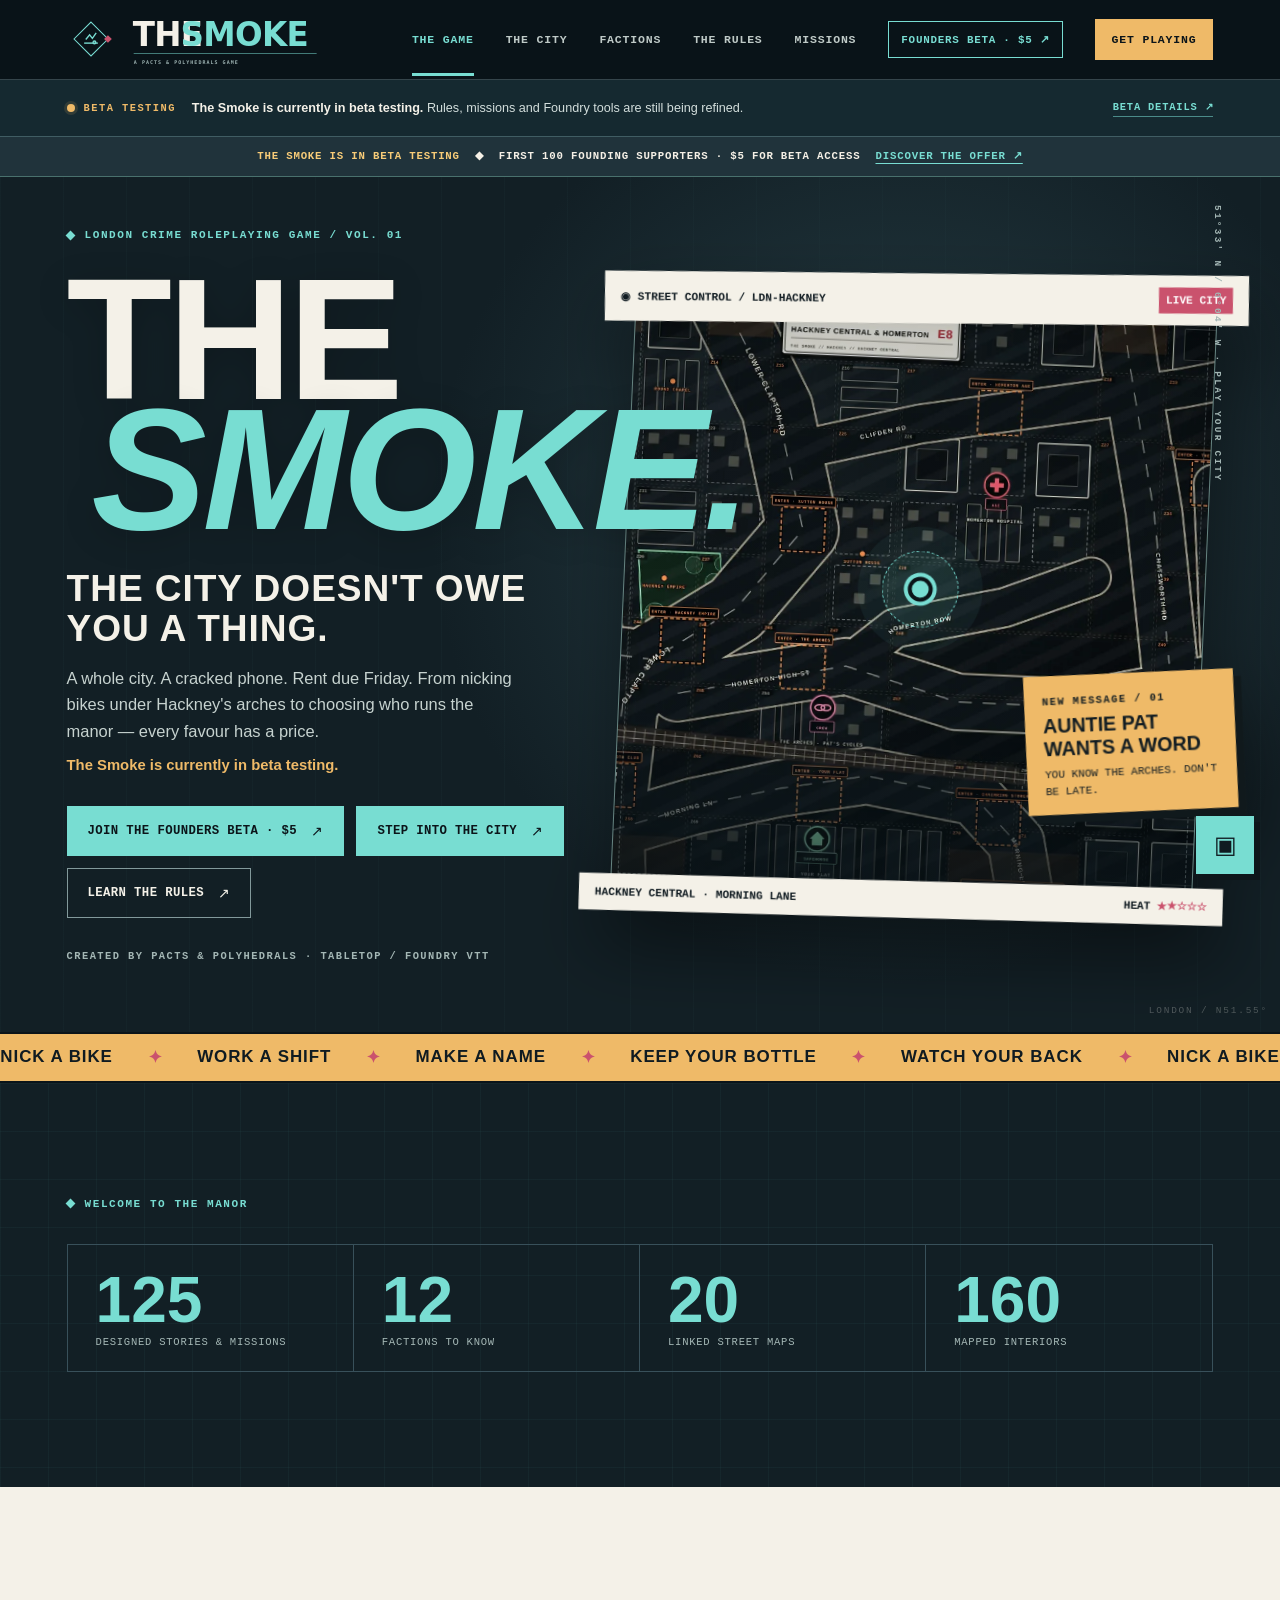
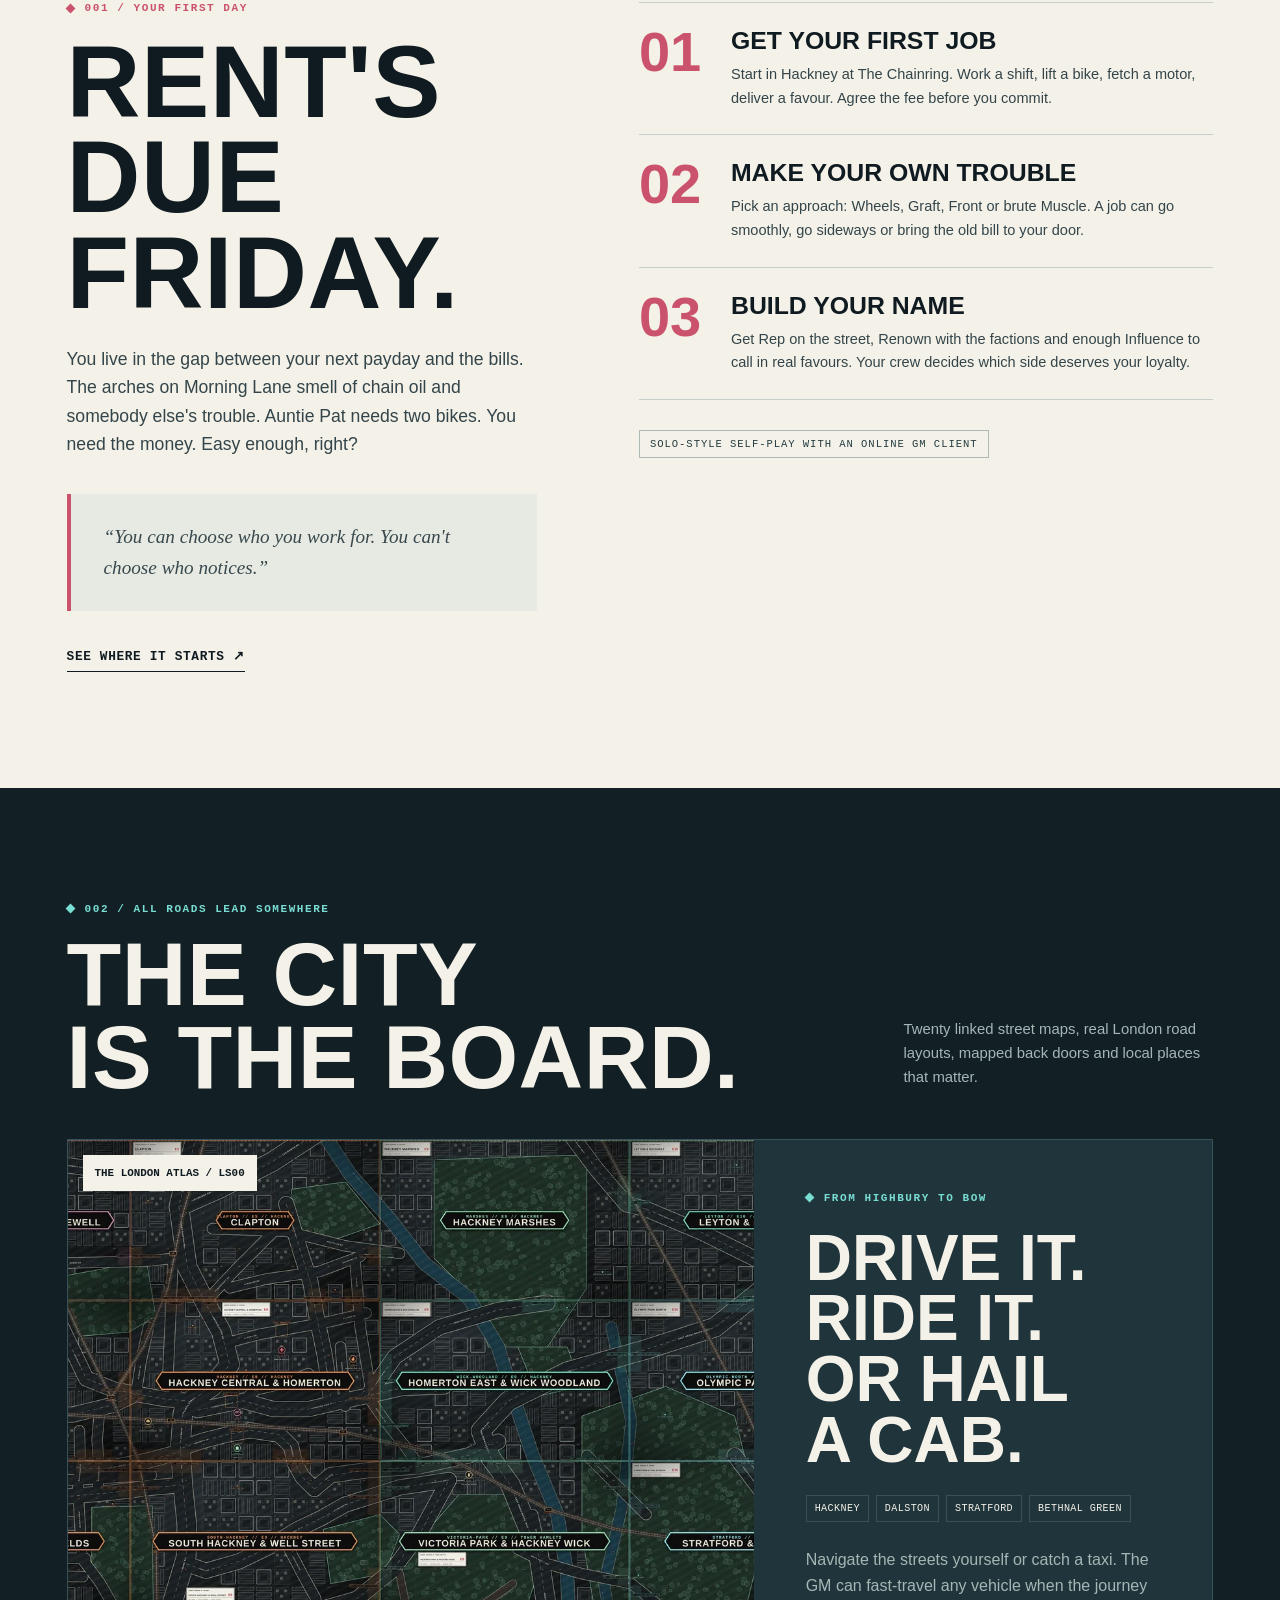
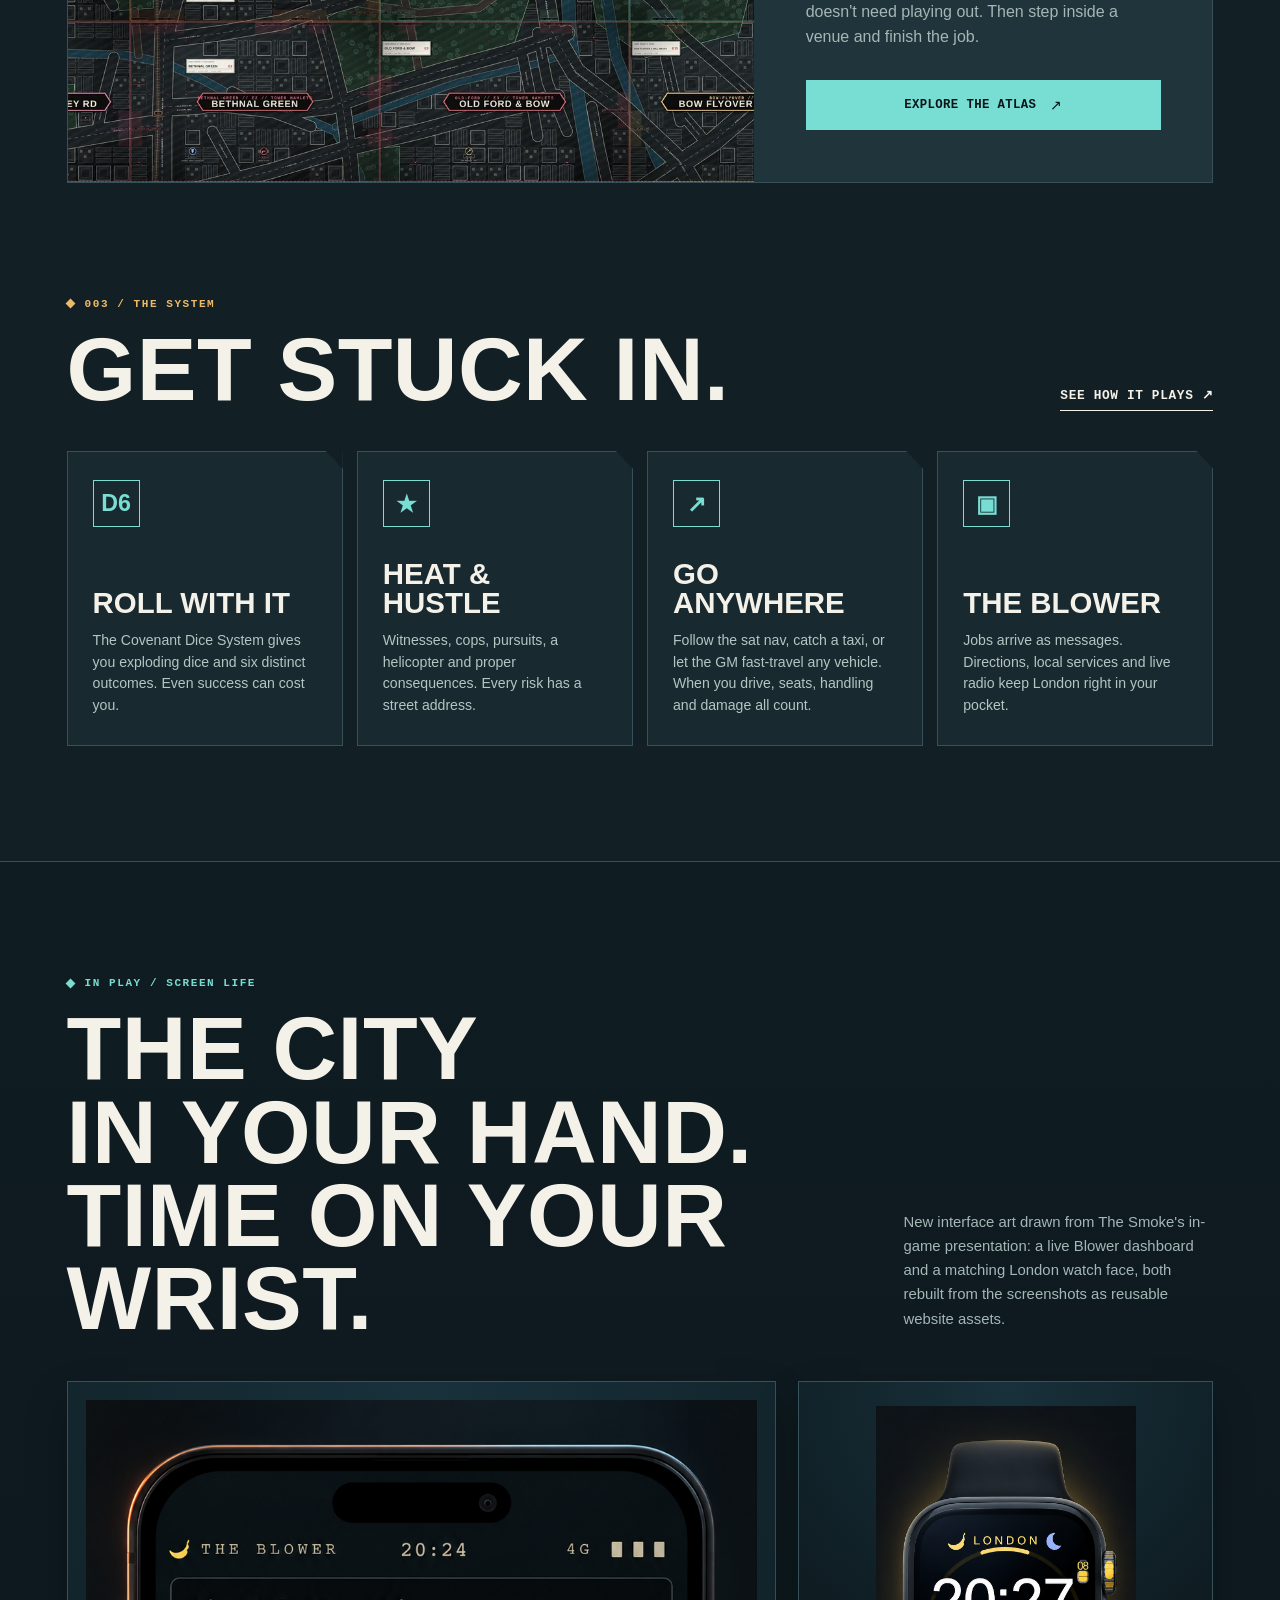
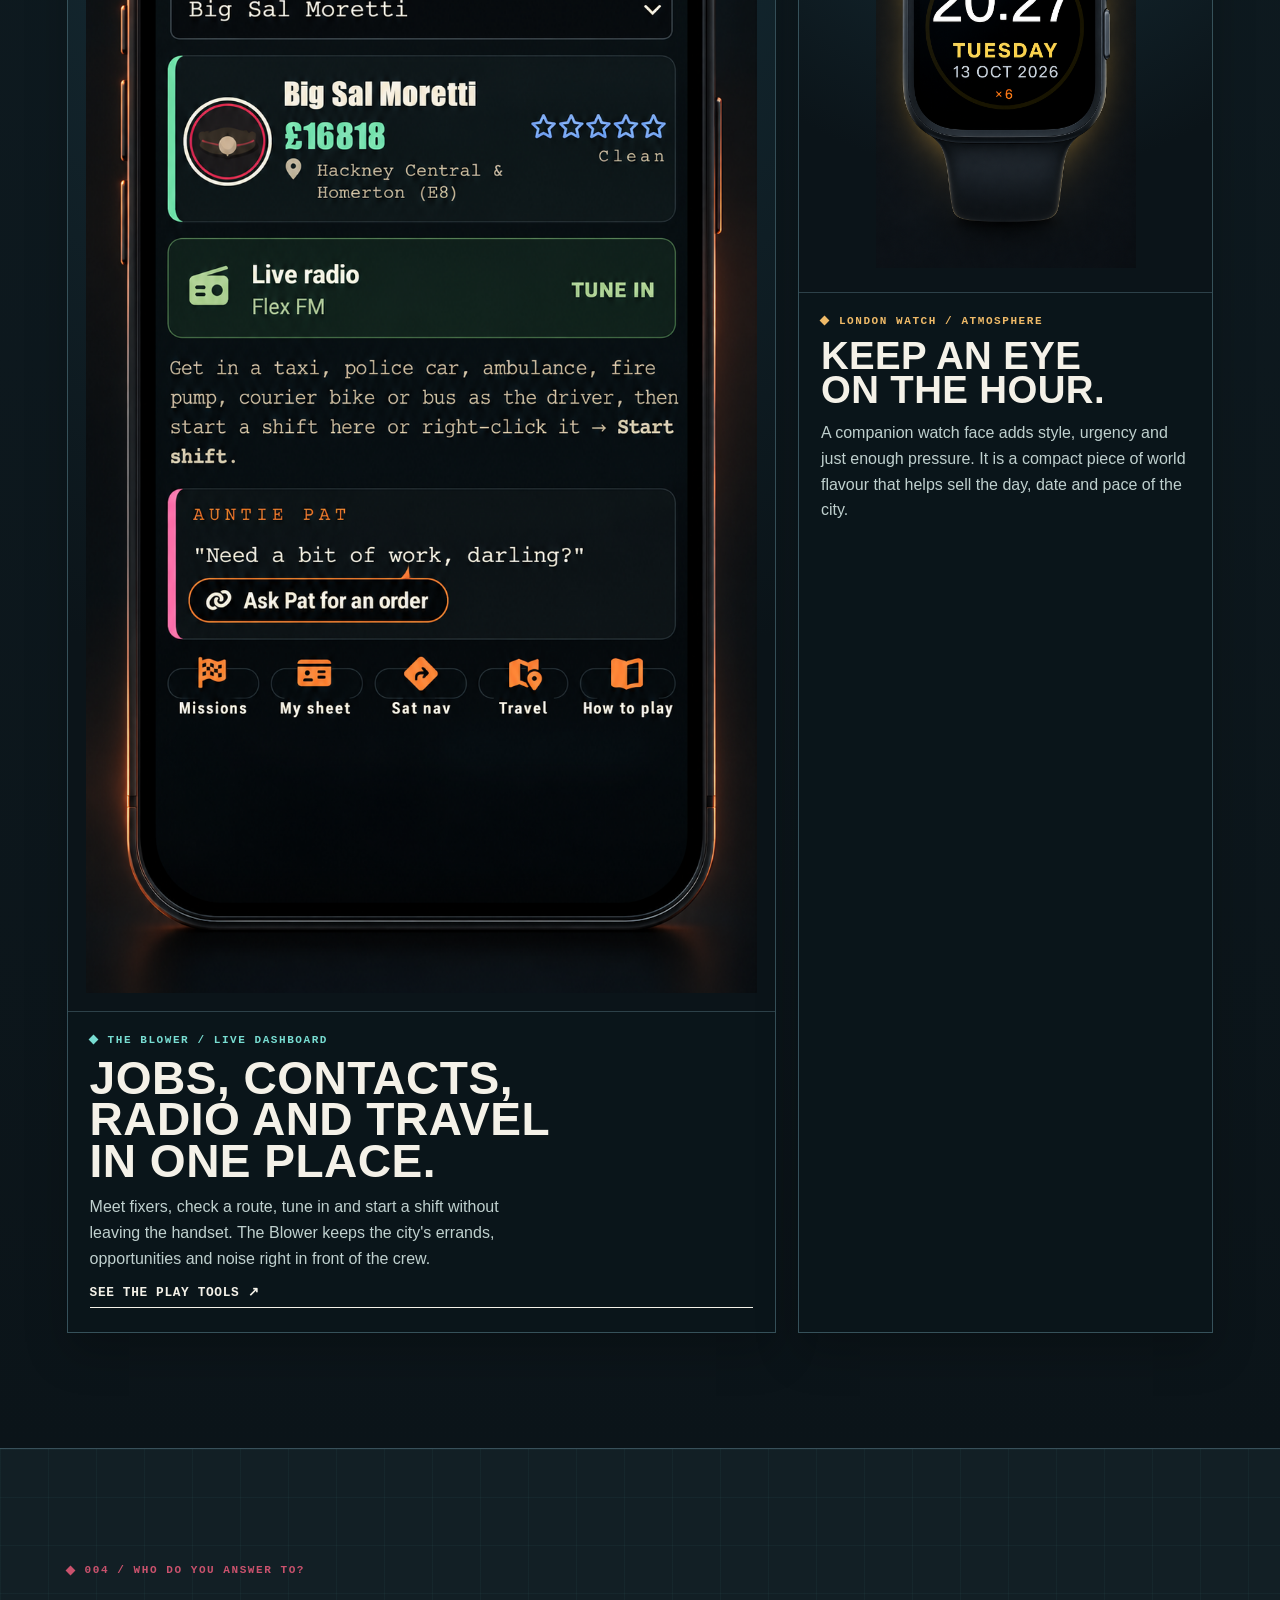
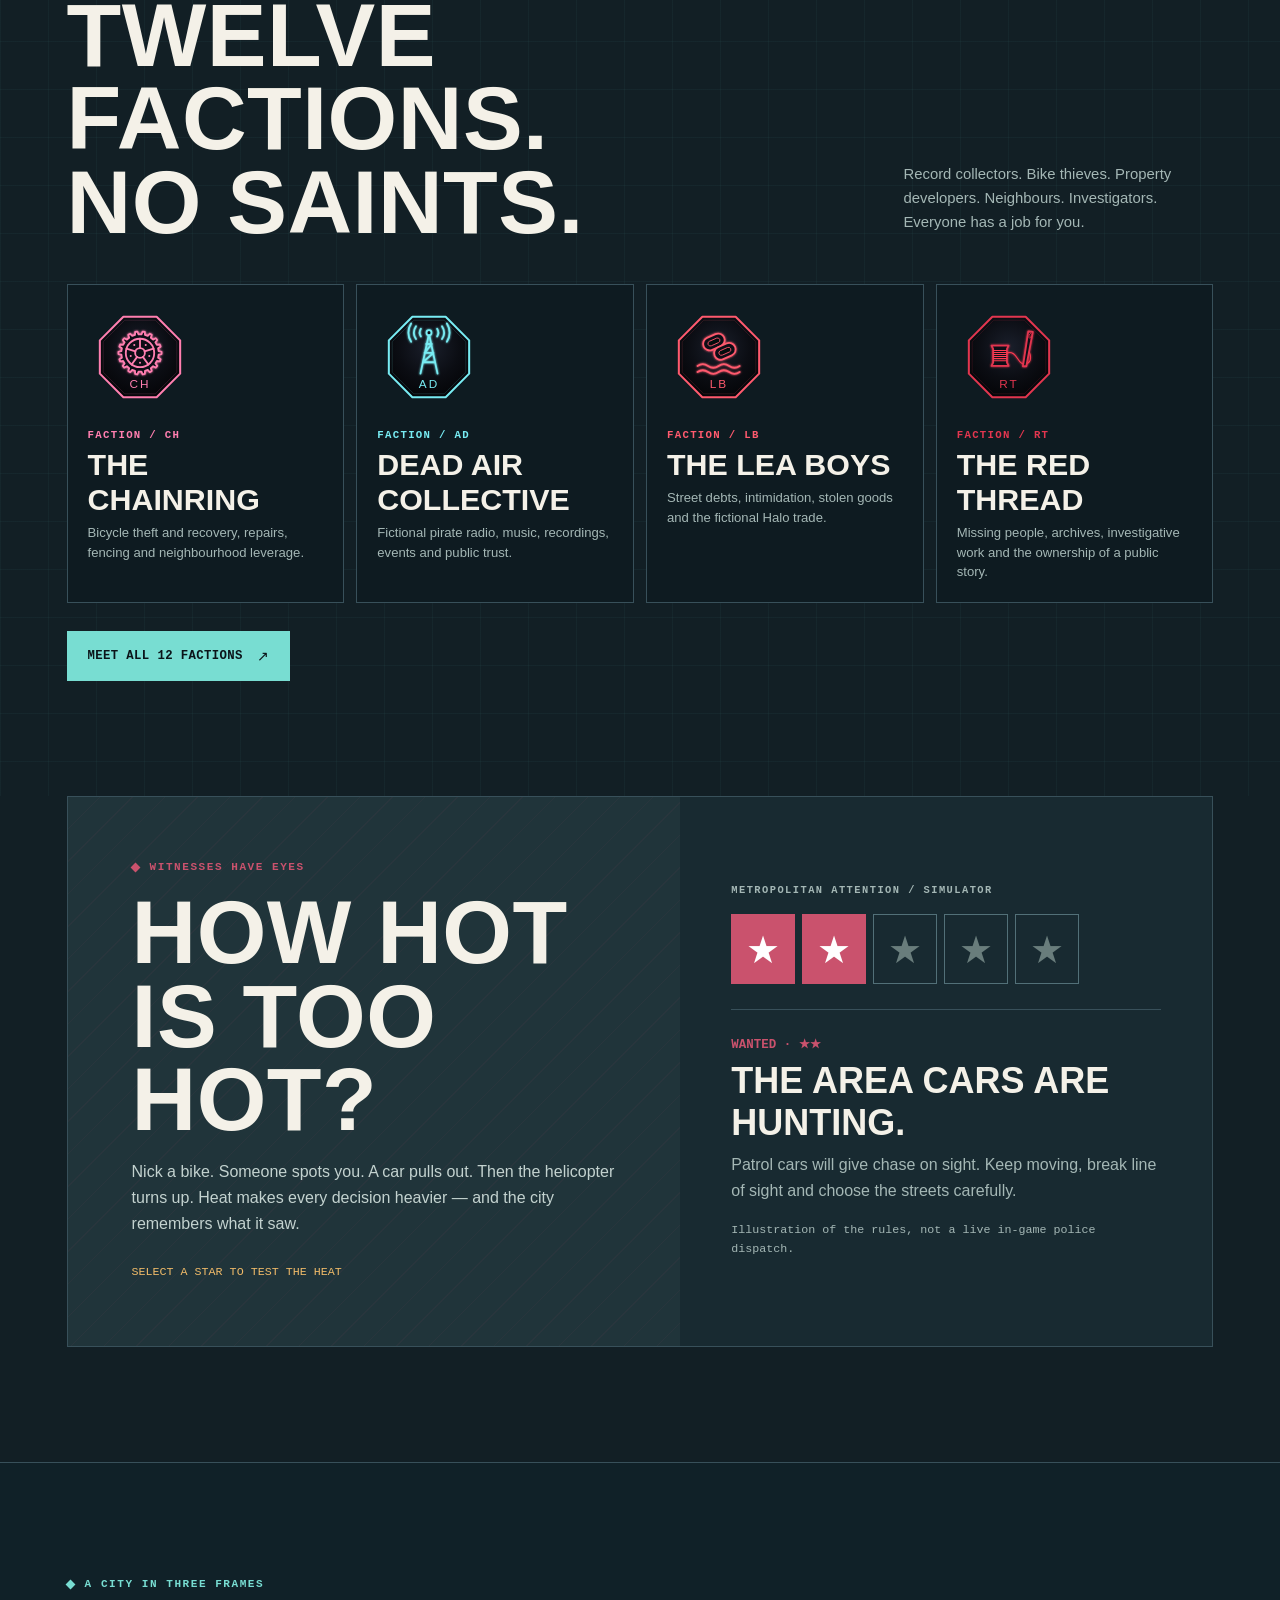
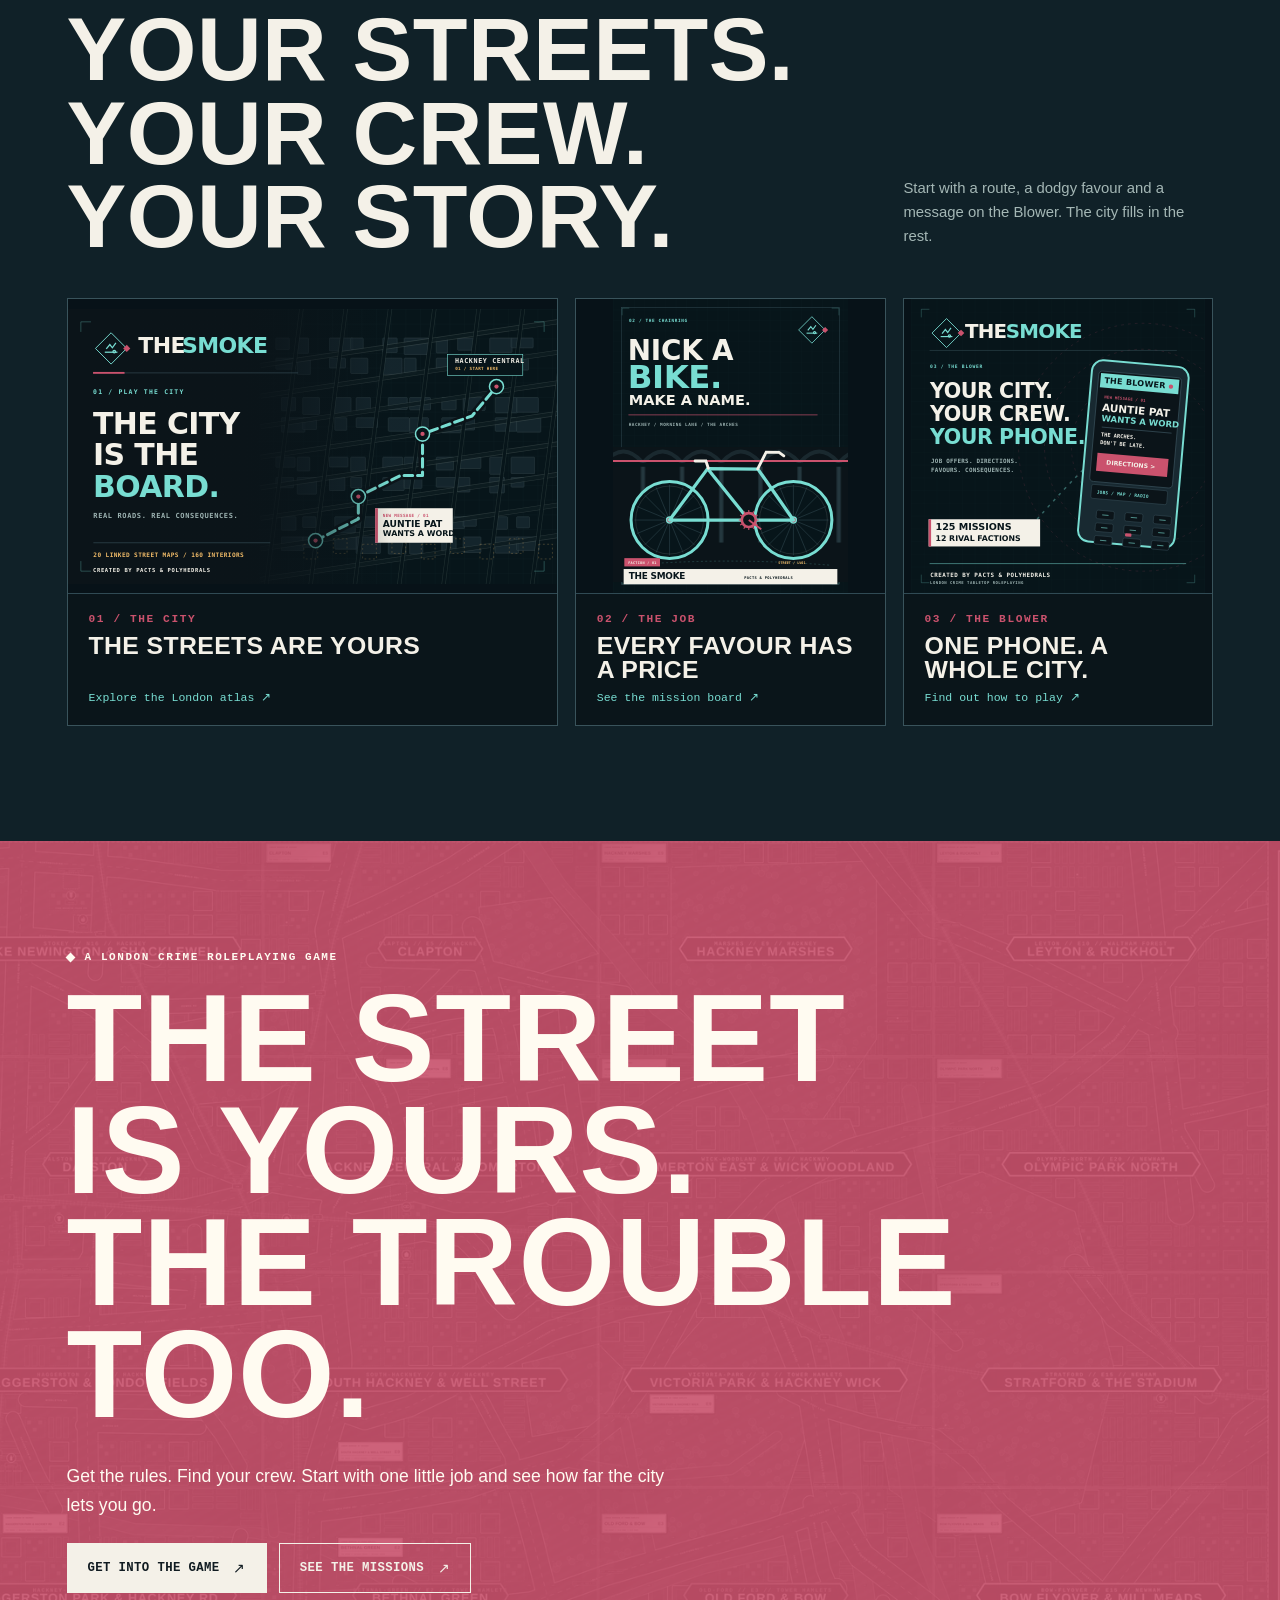
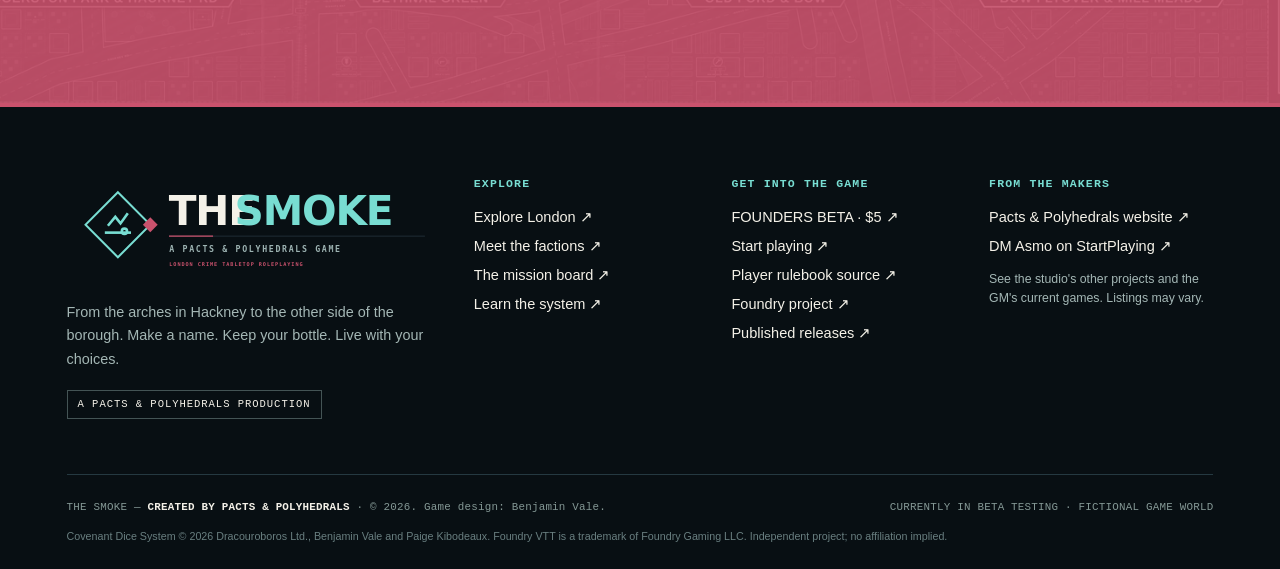
==== commit 0ff4599b: "Add files via upload" ====
--- a/index.html
+++ b/index.html
@@ -2,9 +2,9 @@
 <header class="site-header"><div class="header-inner">
  <a class="brand" href="index.html" aria-label="The Smoke — homepage"><span class="brand-symbol"><img src="assets/brand/logos/The-Smoke-Symbol-Transparent.svg" width="112" height="112" alt="" aria-hidden="true"></span><span class="brand-type"><img class="brand-wordmark" src="assets/brand/logos/The-Smoke-Wordmark-Only-Transparent.svg" width="1190" height="360" alt="THE SMOKE — A Pacts &amp; Polyhedrals Game" decoding="async"></span></a>
  <button type="button" id="menu-toggle" class="menu-button" aria-controls="site-nav" aria-expanded="false" aria-label="Open menu">☰</button>
- <nav class="nav" id="site-nav" aria-label="Main navigation"><a href="index.html" class="" aria-current="page">The Game</a><a href="city.html" class="">The City</a><a href="factions.html" class="">Factions</a><a href="rules.html" class="">The Rules</a><a href="missions.html" class="">Missions</a><a href="play.html" class="nav-cta">Get Playing</a></nav></div></header><div class="beta-strip" role="status" aria-label="The Smoke beta testing status"><div class="container beta-strip-inner"><div class="beta-strip-copy"><span class="beta-strip-label">BETA TESTING</span><p><strong>The Smoke is currently in beta testing.</strong> Rules, missions and Foundry tools are still being refined.</p></div><a href="play.html#beta-status" class="beta-strip-link">BETA DETAILS <span aria-hidden="true">&#8599;</span></a></div></div><main id="main">
+ <nav class="nav" id="site-nav" aria-label="Main navigation"><a href="index.html" class="" aria-current="page">The Game</a><a href="city.html" class="">The City</a><a href="factions.html" class="">Factions</a><a href="rules.html" class="">The Rules</a><a href="missions.html" class="">Missions</a><a class="founder-link" href="https://pacts-and-polyhedrals.github.io/pacts/the-smoke.html" aria-label="The Smoke Founders Beta product page at Pacts and Polyhedrals">FOUNDERS BETA · $5 <span aria-hidden="true">↗</span></a><a href="play.html" class="nav-cta">Get Playing</a></nav></div></header><div class="beta-strip" role="status" aria-label="The Smoke beta testing status"><div class="container beta-strip-inner"><div class="beta-strip-copy"><span class="beta-strip-label">BETA TESTING</span><p><strong>The Smoke is currently in beta testing.</strong> Rules, missions and Foundry tools are still being refined.</p></div><a href="play.html#beta-status" class="beta-strip-link">BETA DETAILS <span aria-hidden="true">&#8599;</span></a></div></div><main id="main"><div class="founder-shop-strip"><span>THE SMOKE IS IN BETA TESTING</span><span class="founder-shop-divider" aria-hidden="true">◆</span><span>FIRST 100 FOUNDING SUPPORTERS · $5 FOR BETA ACCESS</span><a href="https://pacts-and-polyhedrals.github.io/pacts/the-smoke.html" aria-label="View the Founders Beta offer">DISCOVER THE OFFER ↗</a></div>
 <section class="hero"><div class="vertical-rail">51°33' N / 0°04' W · PLAY YOUR CITY</div><div class="hero-inner">
- <div class="hero-copy"><div class="eyebrow cyan">LONDON CRIME ROLEPLAYING GAME / VOL. 01</div><h1 class="hero-title"><span>THE</span><span class="smoke-word">SMOKE.</span></h1><h2 class="hero-kicker">THE CITY DOESN'T OWE YOU A THING.</h2><p class="desc">A whole city. A cracked phone. Rent due Friday. From nicking bikes under Hackney's arches to choosing who runs the manor — every favour has a price. <strong class="beta-hero-text">The Smoke is currently in beta testing.</strong></p><div class="button-row"><a class="btn arrow" href="city.html">STEP INTO THE CITY</a><a class="btn outline arrow" href="rules.html">LEARN THE RULES</a></div><div class="overline" style="color:var(--muted);margin-top:32px">CREATED BY PACTS &amp; POLYHEDRALS · TABLETOP / FOUNDRY VTT</div></div>
+ <div class="hero-copy"><div class="eyebrow cyan">LONDON CRIME ROLEPLAYING GAME / VOL. 01</div><h1 class="hero-title"><span>THE</span><span class="smoke-word">SMOKE.</span></h1><h2 class="hero-kicker">THE CITY DOESN'T OWE YOU A THING.</h2><p class="desc">A whole city. A cracked phone. Rent due Friday. From nicking bikes under Hackney's arches to choosing who runs the manor — every favour has a price. <strong class="beta-hero-text">The Smoke is currently in beta testing.</strong></p><div class="button-row"><a class="btn arrow" href="https://pacts-and-polyhedrals.github.io/pacts/the-smoke.html">JOIN THE FOUNDERS BETA · $5</a><a class="btn arrow" href="city.html">STEP INTO THE CITY</a><a class="btn outline arrow" href="rules.html">LEARN THE RULES</a></div><div class="overline" style="color:var(--muted);margin-top:32px">CREATED BY PACTS &amp; POLYHEDRALS · TABLETOP / FOUNDRY VTT</div></div>
  <div class="hero-map" aria-label="Artwork from The Smoke Hackney Central map"><div class="hero-map-image"><img src="assets/maps/hackney.webp" alt="Original top-down vector street map of Hackney Central from The Smoke"></div><div class="map-overlay-top"><span>◉ STREET CONTROL / LDN-HACKNEY</span><b>LIVE CITY</b></div><div class="hero-map-marker"></div><div class="hero-route"><span class="overline">NEW MESSAGE / 01</span><strong>AUNTIE PAT WANTS A WORD</strong><p>YOU KNOW THE ARCHES. DON'T BE LATE.</p></div><div class="map-overlay-bottom"><span>HACKNEY CENTRAL · MORNING LANE</span><span>HEAT <span style="color:var(--pink)">★★☆☆☆</span></span></div></div>
  </div></section>
 <div class="marquee"><div class="marquee-track"><span>NICK A BIKE</span><i>✦</i><span>WORK A SHIFT</span><i>✦</i><span>MAKE A NAME</span><i>✦</i><span>KEEP YOUR BOTTLE</span><i>✦</i><span>WATCH YOUR BACK</span><i>✦</i><span>NICK A BIKE</span></div></div>
@@ -33,7 +33,7 @@
 <section class="big-cta"><div class="container reveal"><div class="eyebrow">A London crime roleplaying game</div><h2>THE STREET<br>IS YOURS.<br>THE TROUBLE TOO.</h2><p>Get the rules. Find your crew. Start with one little job and see how far the city lets you go.</p><div class="button-row"><a class="btn paper arrow" href="play.html">GET INTO THE GAME</a><a class="btn outline arrow" href="missions.html">SEE THE MISSIONS</a></div></div></section></main><footer class="site-footer"><div class="container">
  <div class="footer-inner"><div><a class="footer-logo footer-brand-lockup" href="index.html" aria-label="The Smoke homepage"><img src="assets/brand/logos/The-Smoke-Full-Logo-Horizontal-Transparent.svg" width="1580" height="442" loading="lazy" decoding="async" alt="The Smoke — a Pacts &amp; Polyhedrals game"></a><p class="footer-pitch">From the arches in Hackney to the other side of the borough. Make a name. Keep your bottle. Live with your choices.</p><span class="tag">A PACTS &amp; POLYHEDRALS PRODUCTION</span></div>
  <div><div class="footer-heading">Explore</div><div class="footer-links"><a href="city.html">Explore London ↗</a><a href="factions.html">Meet the factions ↗</a><a href="missions.html">The mission board ↗</a><a href="rules.html">Learn the system ↗</a></div></div>
- <div><div class="footer-heading">Get into the game</div><div class="footer-links"><a href="play.html">Start playing ↗</a><a href="downloads/The-Smoke-Player-Rulebook-Homebrewery.txt" download>Player rulebook source ↗</a><a href="https://github.com/pacts-and-polyhedrals/the-smoke" target="_blank" rel="noopener noreferrer">Foundry project ↗</a><a href="https://github.com/pacts-and-polyhedrals/the-smoke/releases" target="_blank" rel="noopener noreferrer">Published releases ↗</a></div></div><div class="footer-studio-links"><div class="footer-heading">From the makers</div><div class="footer-links"><a href="https://pacts-and-polyhedrals.github.io/pacts" target="_blank" rel="noopener noreferrer">Pacts &amp; Polyhedrals website &#8599;</a><a href="https://startplaying.games/gm/dmasmo" target="_blank" rel="noopener noreferrer">DM Asmo on StartPlaying &#8599;</a></div><p class="footer-studio-note">See the studio's other projects and the GM's current games. Listings may vary.</p></div></div>
+ <div><div class="footer-heading">Get into the game</div><div class="footer-links"><a href="https://pacts-and-polyhedrals.github.io/pacts/the-smoke.html" target="_blank" rel="noopener noreferrer">FOUNDERS BETA · $5 ↗</a><a href="play.html">Start playing ↗</a><a href="downloads/The-Smoke-Player-Rulebook-Homebrewery.txt" download>Player rulebook source ↗</a><a href="https://github.com/pacts-and-polyhedrals/the-smoke" target="_blank" rel="noopener noreferrer">Foundry project ↗</a><a href="https://github.com/pacts-and-polyhedrals/the-smoke/releases" target="_blank" rel="noopener noreferrer">Published releases ↗</a></div></div><div class="footer-studio-links"><div class="footer-heading">From the makers</div><div class="footer-links"><a href="https://pacts-and-polyhedrals.github.io/pacts" target="_blank" rel="noopener noreferrer">Pacts &amp; Polyhedrals website &#8599;</a><a href="https://startplaying.games/gm/dmasmo" target="_blank" rel="noopener noreferrer">DM Asmo on StartPlaying &#8599;</a></div><p class="footer-studio-note">See the studio's other projects and the GM's current games. Listings may vary.</p></div></div>
  <div class="footer-bottom"><div class="footer-credit">THE SMOKE — <strong>CREATED BY PACTS &amp; POLYHEDRALS</strong> · © 2026. Game design: Benjamin Vale.</div><div>CURRENTLY IN BETA TESTING · FICTIONAL GAME WORLD</div></div>
  <p style="font-size:.67rem;color:#697f80;margin-top:12px">Covenant Dice System © 2026 Dracouroboros Ltd., Benjamin Vale and Paige Kibodeaux. Foundry VTT is a trademark of Foundry Gaming LLC. Independent project; no affiliation implied.</p>
  </div></footer><button type="button" id="blower-toggle" class="blower-toggle" aria-controls="blower-dock" aria-expanded="false" aria-label="Open the Blower" title="Open the Blower">▣</button>
--- a/css/site.css
+++ b/css/site.css
@@ -143,3 +143,6 @@
 @media(max-width:1080px) and (min-width:781px){.site-footer .footer-inner{grid-template-columns:1.2fr 1fr;gap:34px}.footer-studio-links{grid-column:2}}
 @media(max-width:780px){.site-footer .footer-inner{grid-template-columns:repeat(2,minmax(0,1fr));gap:30px}.footer-studio-links{grid-column:auto}.beta-strip-inner{align-items:flex-start;gap:9px}.beta-strip-copy{gap:7px 10px}}
 @media(max-width:520px){.site-footer .footer-inner{grid-template-columns:minmax(0,1fr)}.beta-strip-inner{flex-wrap:wrap;padding:12px 0;gap:7px}.beta-strip-copy{gap:7px}.beta-strip-copy p{font-size:.76rem}.beta-strip-link{margin-left:18px}.beta-play-panel{gap:9px 12px;padding:16px}.beta-play-panel p{min-width:100%}}
+
+/* The Smoke v1.6 — verified studio shop connection, no checkout or pricing authority on promo site */
+.nav .founder-link{border:1px solid var(--mint);color:var(--mint);padding:11px 12px;white-space:nowrap;font-size:.68rem}.nav .founder-link:hover{background:var(--mint);color:#0b1419}.founder-shop-strip{padding:11px 20px;background:#20333b;border-bottom:1px solid #49716d;text-align:center;color:#f5f0e6;display:flex;justify-content:center;align-items:center;gap:15px;font:700 .67rem/1.6 var(--mono);letter-spacing:.075em;flex-wrap:wrap}.founder-shop-strip>span:first-child{color:#f8cc78}.founder-shop-strip a{color:var(--mint);text-decoration:underline;text-underline-offset:4px}.smoke-founders-feature{background:linear-gradient(125deg,#0a191e,#1c3439);padding:70px 0;border-block:1px solid var(--mint)}.smoke-founders-feature .container{display:grid;grid-template-columns:1.3fr .7fr;gap:38px;align-items:center}.smoke-founders-feature h2{font-size:clamp(3.5rem,7vw,6.5rem);margin:18px 0}.smoke-founders-feature p{color:var(--paper);max-width:620px;margin-bottom:16px}.smoke-founders-feature .founder-fine{color:var(--muted);font-size:.82rem}.smoke-founders-mark{max-width:450px}.smoke-founders-mark img{width:100%;height:auto}@media(max-width:1150px){.nav .founder-link{font-size:.62rem;padding:9px}.nav{gap:11px}}@media(max-width:780px){.smoke-founders-feature .container{grid-template-columns:1fr}.smoke-founders-mark{max-width:310px}.founder-shop-strip{gap:7px;font-size:.6rem}.founder-shop-divider{display:none}}
